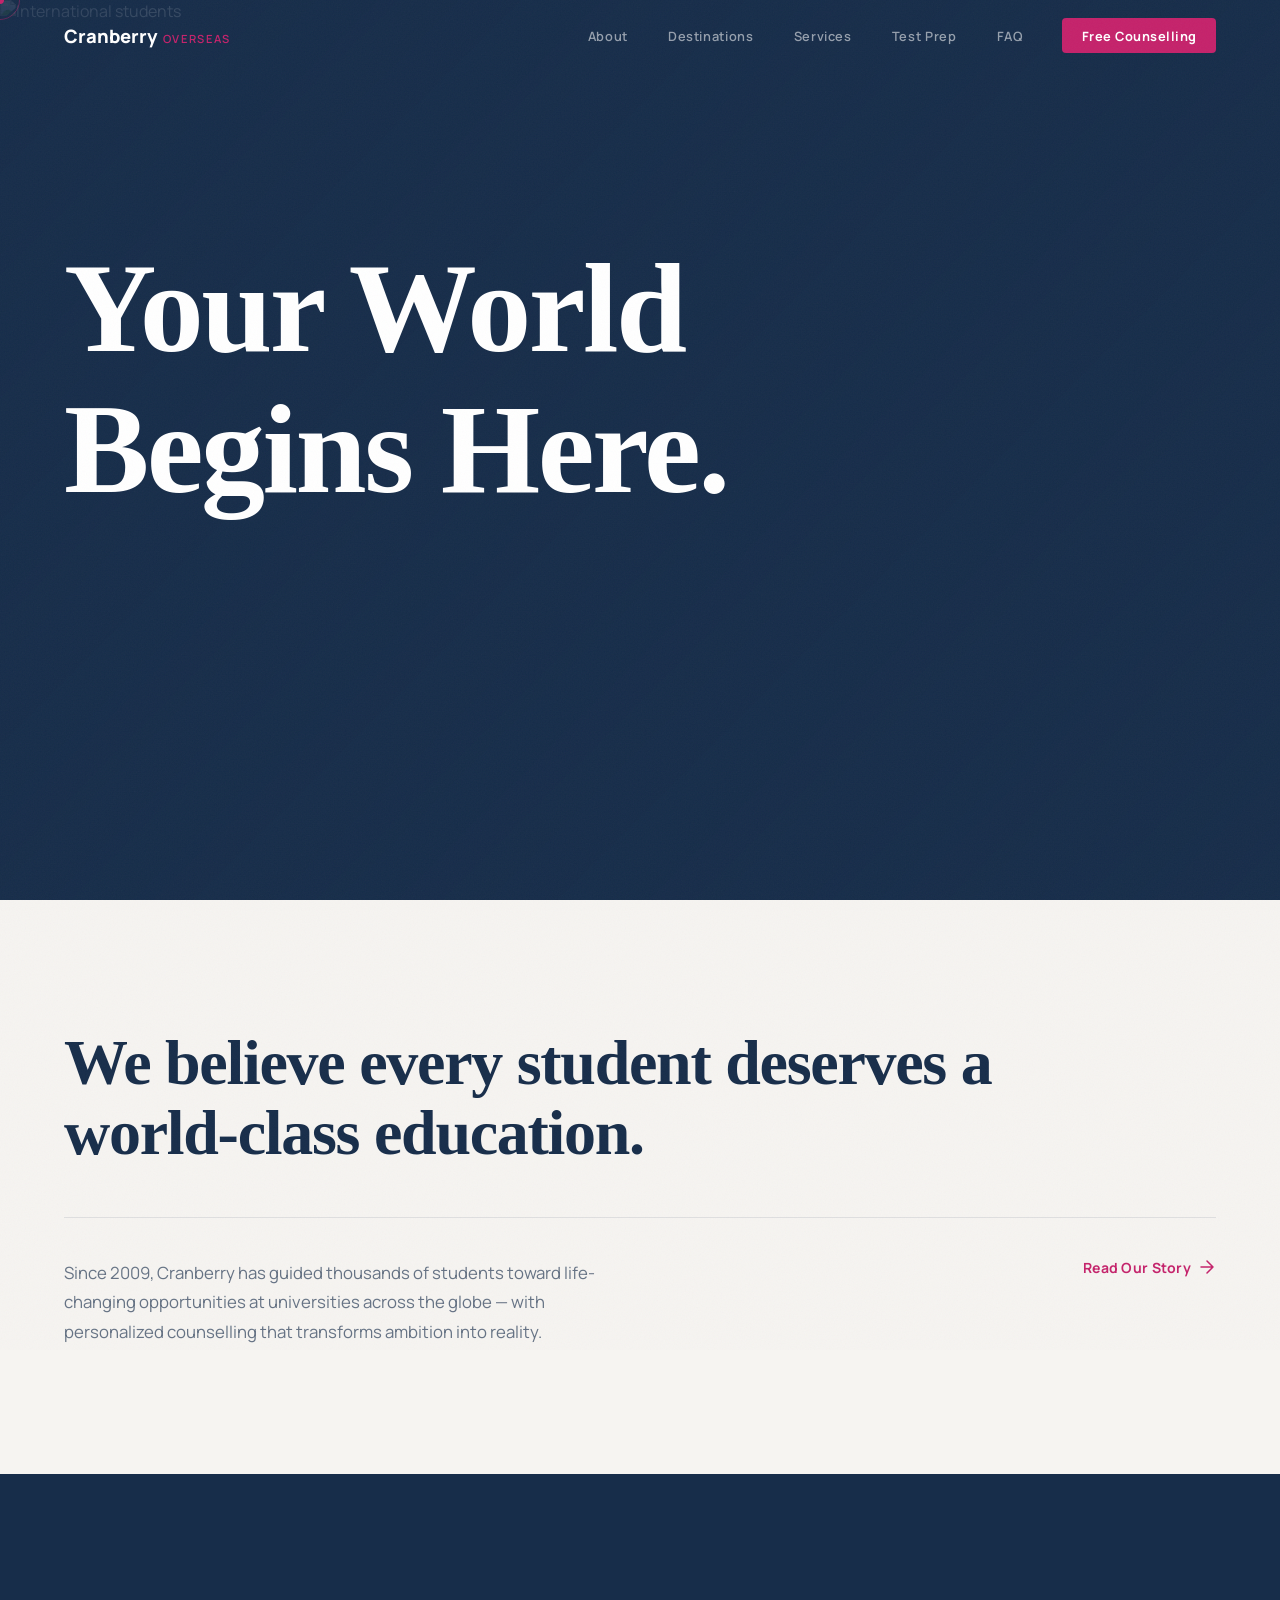
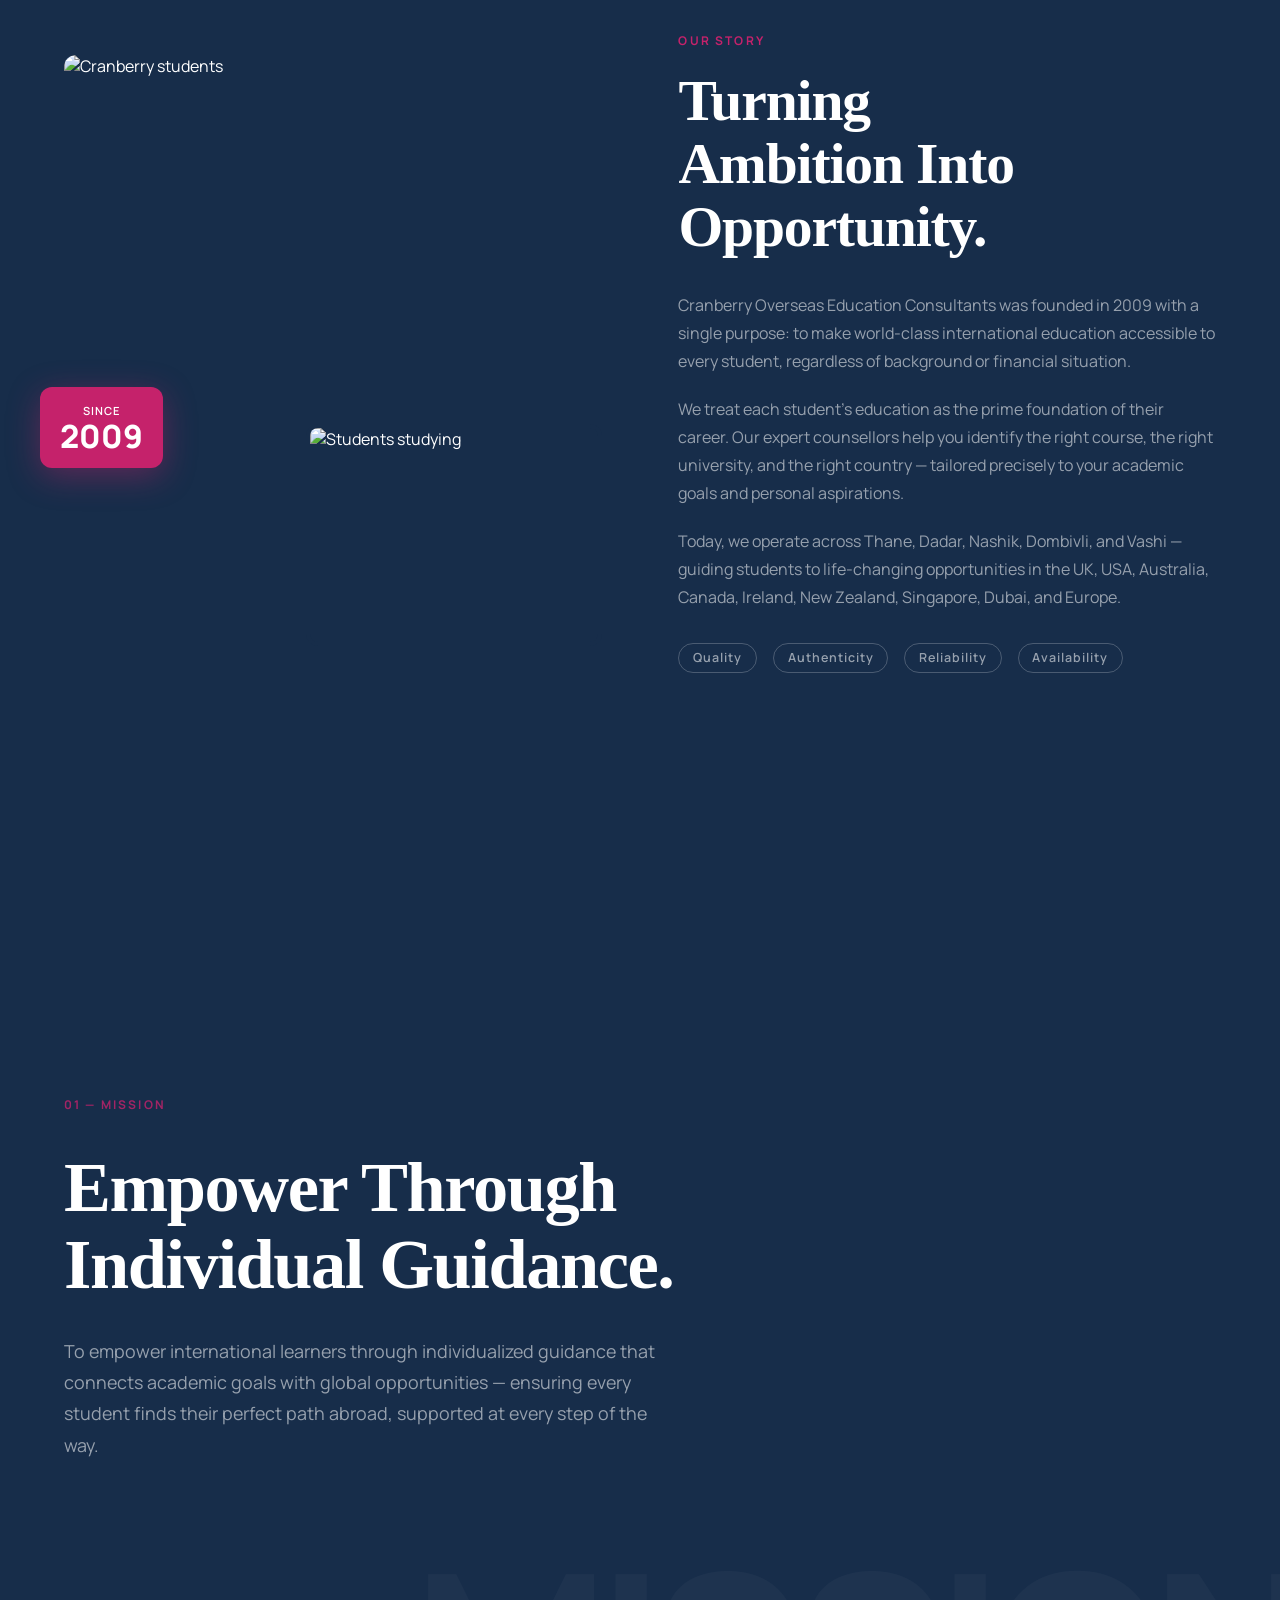
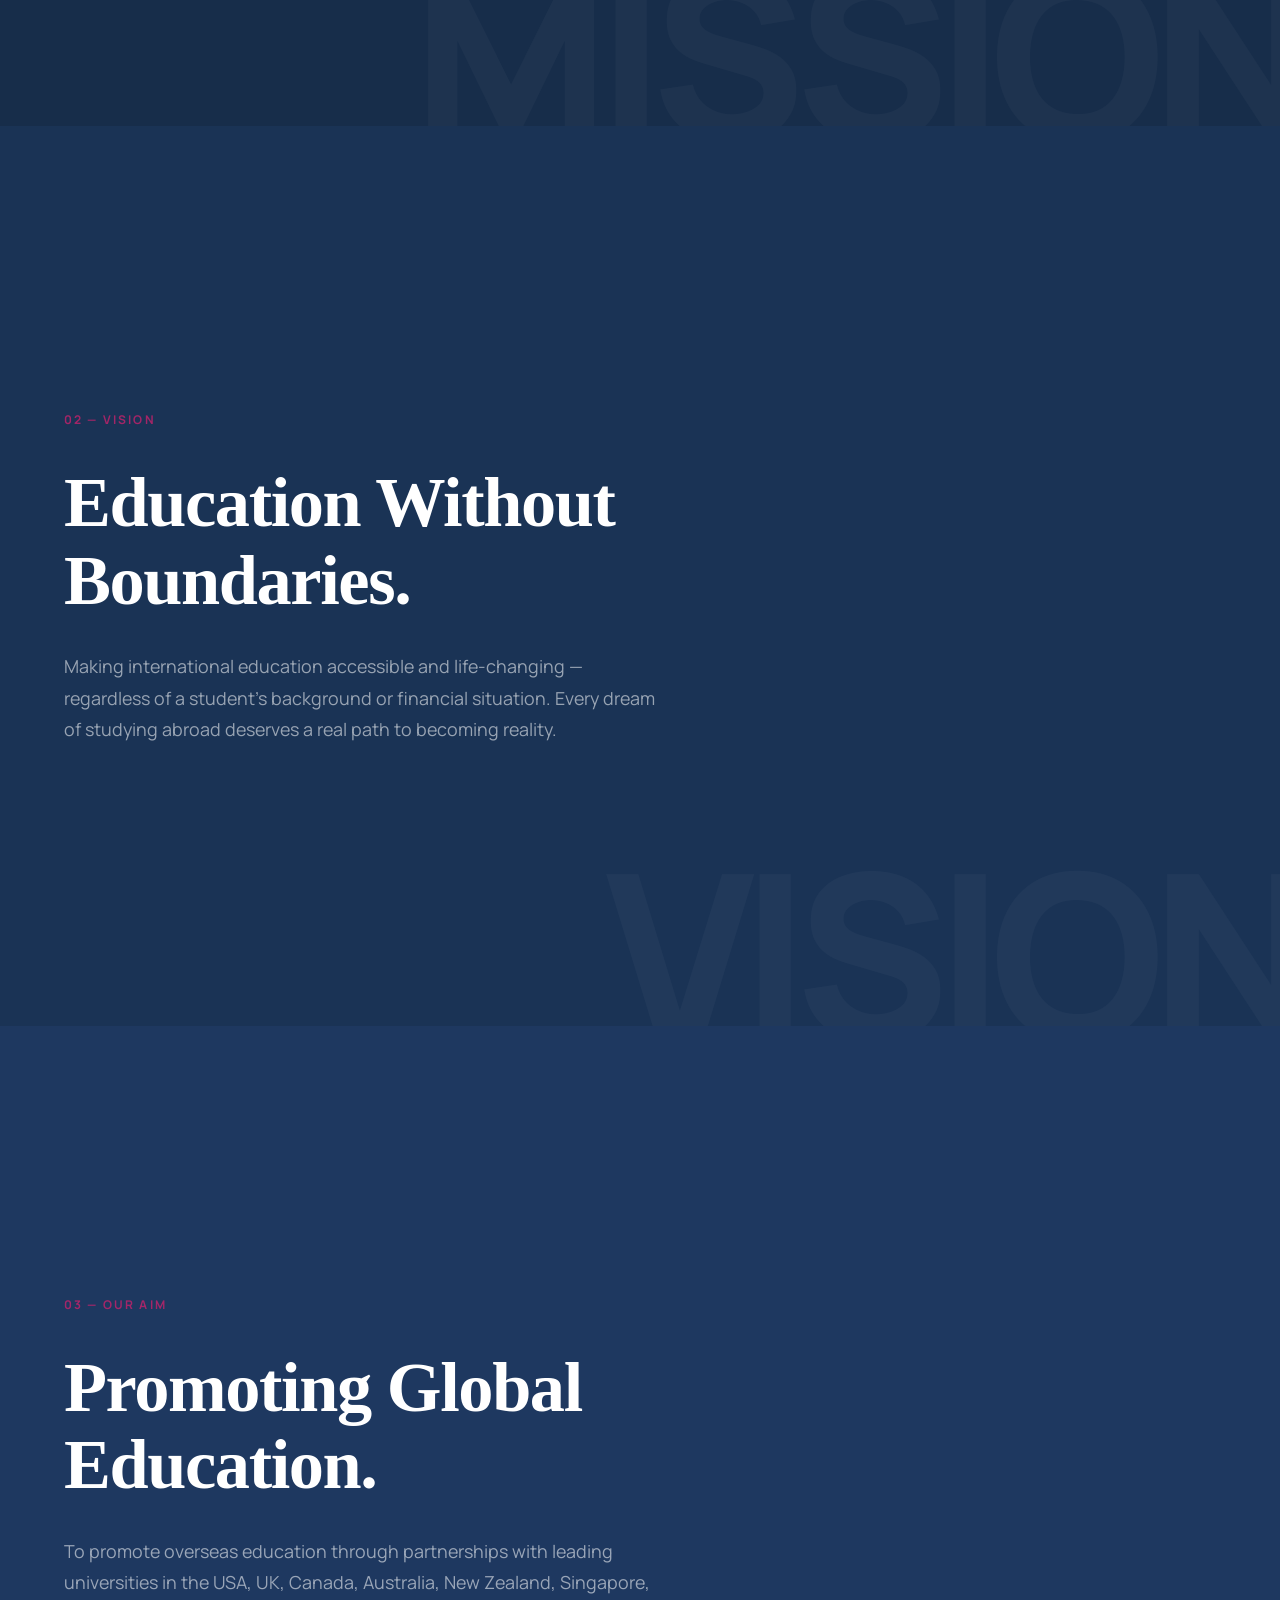
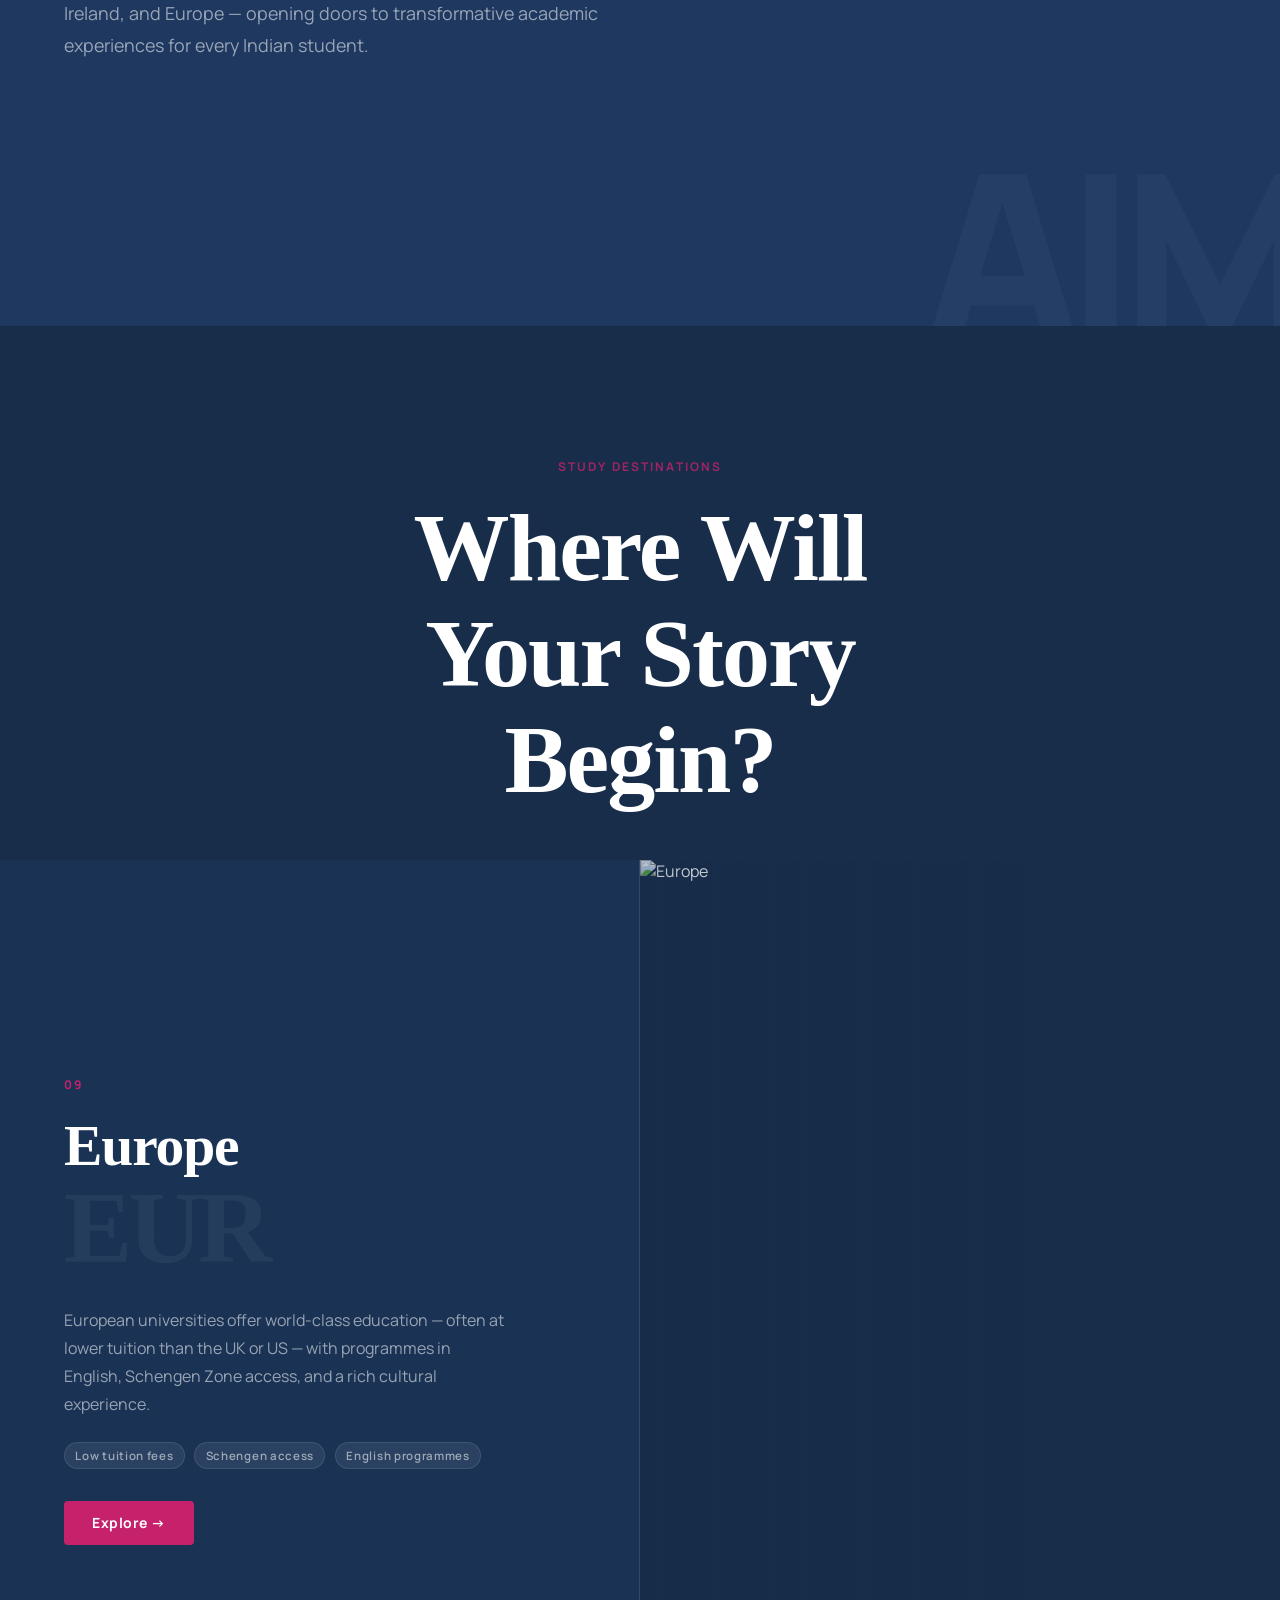
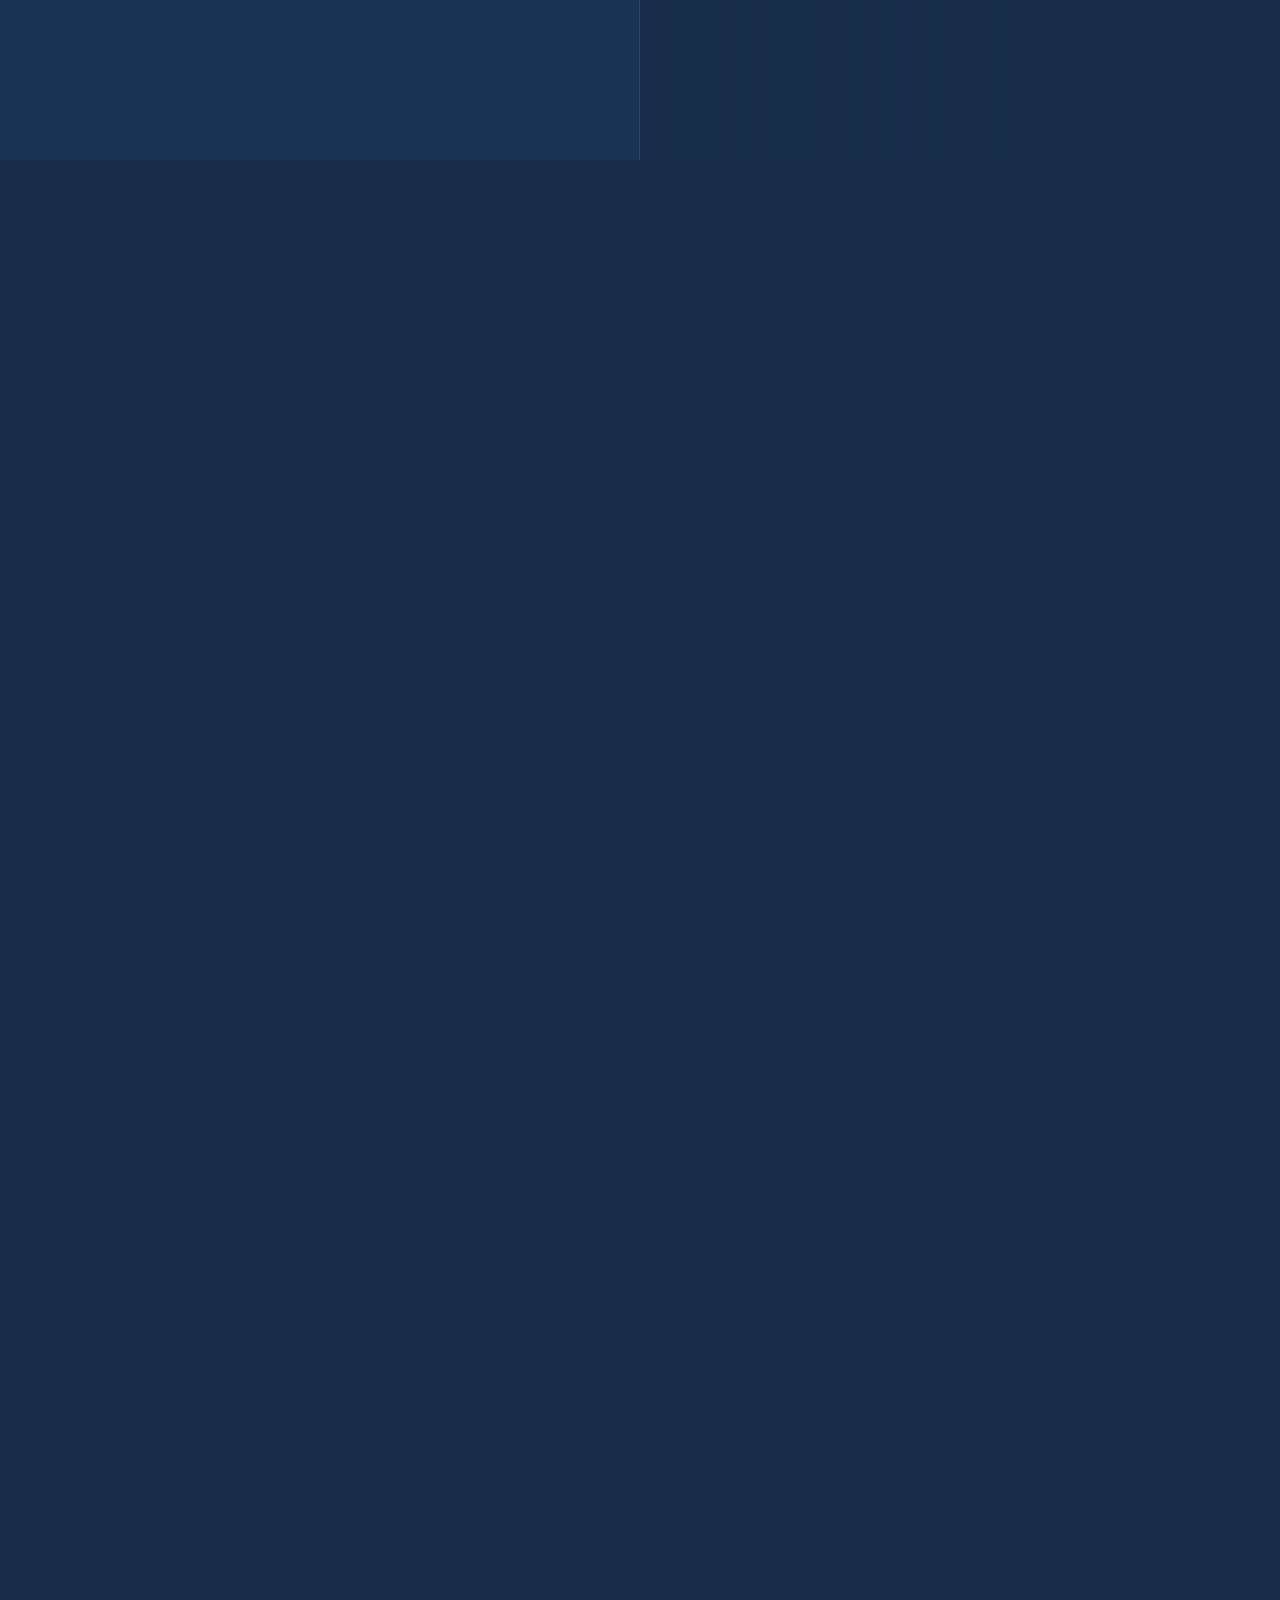
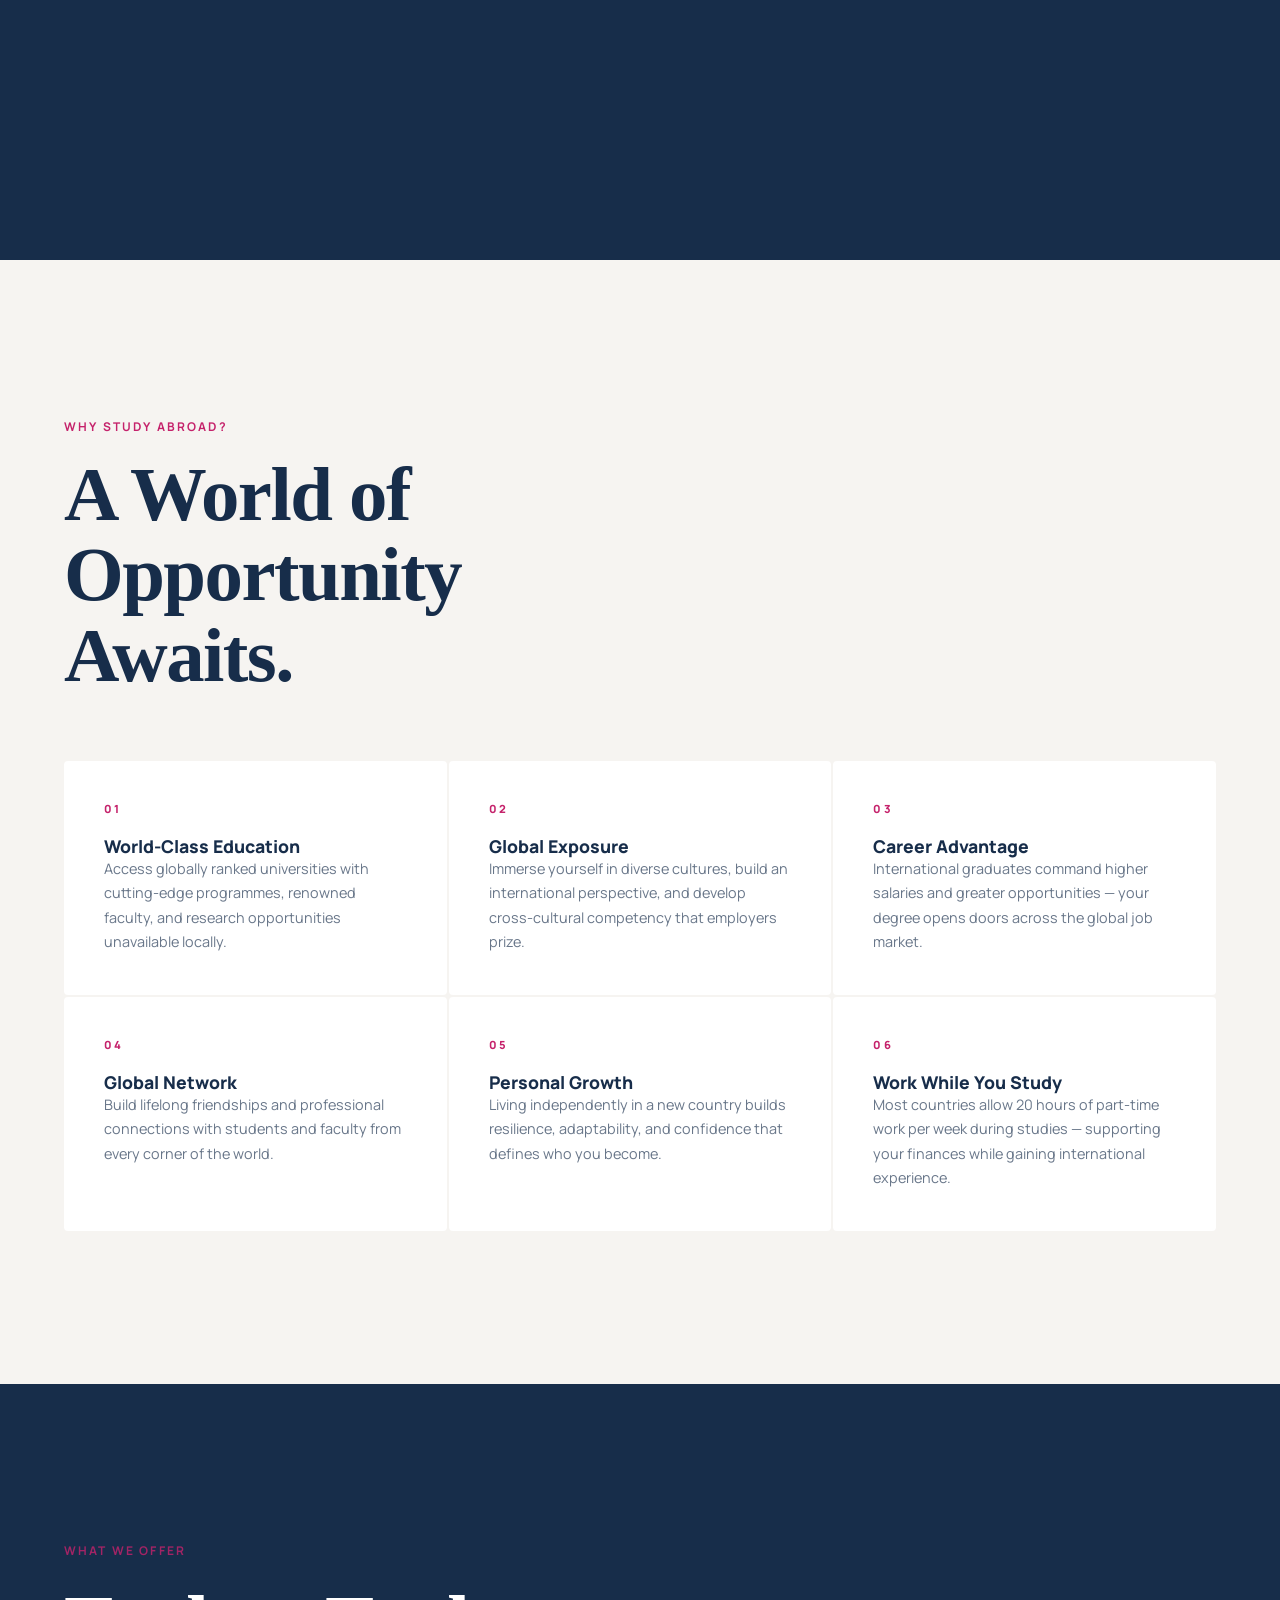
==== index.html @ f76483e5 "initial cranberry overseas" ====
<!DOCTYPE html>
<html lang="en">
<head>
  <meta charset="UTF-8">
  <meta name="viewport" content="width=device-width, initial-scale=1.0">
  <title>Cranberry Overseas — Your World Begins Here</title>
  <meta name="description" content="Expert guidance for international education since 2009. UK, USA, Australia, Canada, Ireland and more. 99.4% visa success rate.">
  <link rel="preconnect" href="https://fonts.googleapis.com">
  <link rel="preconnect" href="https://fonts.gstatic.com" crossorigin>
  <link href="https://fonts.googleapis.com/css2?family=Cormorant+Garant:wght@400;600;700&family=Manrope:wght@300;400;500;600;700;800;900&display=swap" rel="stylesheet">
  <link rel="stylesheet" href="styles.css">
</head>
<body class="is-loading">

  <!-- GRAIN OVERLAY -->
  <div class="grain" aria-hidden="true"></div>

  <!-- CURSOR -->
  <div class="cursor" id="cursor" aria-hidden="true">
    <div class="cursor__dot"></div>
    <div class="cursor__ring"></div>
  </div>

  <!-- LOADER -->
  <div class="loader" id="loader" aria-hidden="true">
    <div class="loader__content">
      <div class="loader__logo">
        <span>CRANBERRY</span>
        <em>OVERSEAS</em>
      </div>
      <div class="loader__track">
        <div class="loader__fill" id="loaderFill"></div>
      </div>
    </div>
  </div>

  <!-- NAV -->
  <nav class="nav" id="nav">
    <a href="#" class="nav__logo">
      <span class="nav__logo-name">Cranberry</span>
      <span class="nav__logo-tag">Overseas</span>
    </a>
    <div class="nav__links">
      <a href="#about"        class="nav__link">About</a>
      <a href="#destinations" class="nav__link">Destinations</a>
      <a href="#services"     class="nav__link">Services</a>
      <a href="#test-prep"    class="nav__link">Test Prep</a>
      <a href="#faq"          class="nav__link">FAQ</a>
    </div>
    <a href="#contact" class="nav__cta">Free Counselling</a>
    <button class="nav__burger" id="navBurger" aria-label="Toggle menu" aria-expanded="false">
      <span></span><span></span>
    </button>
  </nav>

  <!-- MOBILE MENU -->
  <div class="m-menu" id="mMenu" aria-hidden="true">
    <a href="#about"        class="m-menu__link">About</a>
    <a href="#destinations" class="m-menu__link">Destinations</a>
    <a href="#services"     class="m-menu__link">Services</a>
    <a href="#test-prep"    class="m-menu__link">Test Prep</a>
    <a href="#why-cranberry"class="m-menu__link">Why Cranberry</a>
    <a href="#faq"          class="m-menu__link">FAQ</a>
    <a href="#contact"      class="m-menu__link">Contact</a>
    <a href="#contact"      class="m-menu__cta">Get Free Counselling →</a>
  </div>

  <!-- ╔═══════════════════════════════════════╗
       ║  01  HERO                             ║
       ╚═══════════════════════════════════════╝ -->
  <section class="hero" id="hero">
    <div class="hero__bg" id="heroBg">
      <img src="https://images.unsplash.com/photo-1541339907198-e08756dedf3f?auto=format&fit=crop&w=1920&q=80"
           alt="International students" class="hero__bg-img" id="heroBgImg" fetchpriority="high">
      <div class="hero__bg-veil"></div>
    </div>

    <div class="hero__body">
      <p class="hero__eyebrow" id="heroEyebrow">Cranberry Overseas · Est. 2009</p>
      <h1 class="hero__h">
        <span class="ln" id="heroL1"><span>Your World</span></span>
        <span class="ln" id="heroL2"><span>Begins Here.</span></span>
      </h1>
      <p class="hero__sub" id="heroSub">
        Expert guidance for international education<br>across 15+ countries — since 2009.
      </p>
      <div class="hero__btns" id="heroBtns">
        <a href="#contact" class="btn btn--brand">Get Free Counselling</a>
        <a href="#about"   class="btn btn--outline">Our Story →</a>
      </div>
    </div>

    <div class="hero__foot" id="heroFoot">
      <div class="hero__kpis">
        <div class="hero__kpi">
          <strong>99.4%</strong>
          <span>Visa Success</span>
        </div>
        <div class="hero__kpi-sep"></div>
        <div class="hero__kpi">
          <strong>15+</strong>
          <span>Countries</span>
        </div>
        <div class="hero__kpi-sep"></div>
        <div class="hero__kpi">
          <strong>2009</strong>
          <span>Established</span>
        </div>
      </div>
      <div class="hero__scroll-hint" aria-hidden="true">
        <span>Scroll</span>
        <div class="hero__scroll-line"><div class="hero__scroll-dot"></div></div>
      </div>
    </div>
  </section>

  <!-- ╔═══════════════════════════════════════╗
       ║  02  STATEMENT                        ║
       ╚═══════════════════════════════════════╝ -->
  <section class="statement" id="statement">
    <div class="container">
      <p class="statement__big" id="statBig">
        We believe every student deserves a world-class education.
      </p>
      <div class="statement__rule"></div>
      <div class="statement__row">
        <p class="statement__para">
          Since 2009, Cranberry has guided thousands of students toward life-changing
          opportunities at universities across the globe — with personalized counselling
          that transforms ambition into reality.
        </p>
        <a href="#about" class="arr-link">
          <span>Read Our Story</span>
          <svg width="18" height="18" viewBox="0 0 18 18" fill="none">
            <path d="M3 9h12M9 3l6 6-6 6" stroke="currentColor" stroke-width="1.5" stroke-linecap="round" stroke-linejoin="round"/>
          </svg>
        </a>
      </div>
    </div>
  </section>

  <!-- ╔═══════════════════════════════════════╗
       ║  03  ABOUT / STORY                    ║
       ╚═══════════════════════════════════════╝ -->
  <section class="about" id="about">
    <div class="about__grid container">

      <div class="about__visuals">
        <div class="about__img-main clip-reveal">
          <img src="https://images.unsplash.com/photo-1529156069898-49953e39b3ac?auto=format&fit=crop&w=900&q=80"
               alt="Cranberry students" loading="lazy">
        </div>
        <div class="about__img-sm clip-reveal">
          <img src="https://images.unsplash.com/photo-1522202176988-66273c2fd55f?auto=format&fit=crop&w=500&q=80"
               alt="Students studying" loading="lazy">
        </div>
        <div class="about__year-badge">
          <span>Since</span>
          <strong>2009</strong>
        </div>
      </div>

      <div class="about__copy">
        <span class="eyebrow">Our Story</span>
        <h2 class="about__h">
          <span class="ln"><span>Turning</span></span>
          <span class="ln"><span>Ambition Into</span></span>
          <span class="ln"><span>Opportunity.</span></span>
        </h2>
        <p class="about__p">
          Cranberry Overseas Education Consultants was founded in 2009 with a single purpose:
          to make world-class international education accessible to every student, regardless
          of background or financial situation.
        </p>
        <p class="about__p">
          We treat each student's education as the prime foundation of their career.
          Our expert counsellors help you identify the right course, the right university,
          and the right country — tailored precisely to your academic goals and personal aspirations.
        </p>
        <p class="about__p">
          Today, we operate across Thane, Dadar, Nashik, Dombivli, and Vashi — guiding students
          to life-changing opportunities in the UK, USA, Australia, Canada, Ireland,
          New Zealand, Singapore, Dubai, and Europe.
        </p>
        <div class="about__values">
          <span>Quality</span>
          <span>Authenticity</span>
          <span>Reliability</span>
          <span>Availability</span>
        </div>
      </div>

    </div>
  </section>

  <!-- ╔═══════════════════════════════════════╗
       ║  04  MISSION / VISION / AIM           ║
       ╚═══════════════════════════════════════╝ -->
  <section class="mvv" id="mission">
    <div class="mvv__panel" data-mvv="mission">
      <div class="container">
        <span class="eyebrow light">01 — Mission</span>
        <h2 class="mvv__h">
          <span class="ln"><span>Empower Through</span></span>
          <span class="ln"><span>Individual Guidance.</span></span>
        </h2>
        <p class="mvv__p">
          To empower international learners through individualized guidance that connects
          academic goals with global opportunities — ensuring every student finds
          their perfect path abroad, supported at every step of the way.
        </p>
      </div>
    </div>

    <div class="mvv__panel" data-mvv="vision">
      <div class="container">
        <span class="eyebrow light">02 — Vision</span>
        <h2 class="mvv__h">
          <span class="ln"><span>Education Without</span></span>
          <span class="ln"><span>Boundaries.</span></span>
        </h2>
        <p class="mvv__p">
          Making international education accessible and life-changing — regardless of a
          student's background or financial situation. Every dream of studying abroad
          deserves a real path to becoming reality.
        </p>
      </div>
    </div>

    <div class="mvv__panel" data-mvv="aim">
      <div class="container">
        <span class="eyebrow light">03 — Our Aim</span>
        <h2 class="mvv__h">
          <span class="ln"><span>Promoting Global</span></span>
          <span class="ln"><span>Education.</span></span>
        </h2>
        <p class="mvv__p">
          To promote overseas education through partnerships with leading universities in
          the USA, UK, Canada, Australia, New Zealand, Singapore, Ireland, and Europe —
          opening doors to transformative academic experiences for every Indian student.
        </p>
      </div>
    </div>
  </section>

  <!-- ╔═══════════════════════════════════════╗
       ║  05  DESTINATIONS                     ║
       ╚═══════════════════════════════════════╝ -->
  <section class="dest" id="destinations">
    <div class="dest__header container">
      <span class="eyebrow light">Study Destinations</span>
      <h2 class="dest__hed">
        <span class="ln"><span>Where Will</span></span>
        <span class="ln"><span>Your Story</span></span>
        <span class="ln"><span>Begin?</span></span>
      </h2>
    </div>

    <!-- Desktop: sticky split panel -->
    <div class="dest__showcase" id="destShowcase">
      <div class="dest__sticky" id="destSticky">

        <!-- LEFT: text panel -->
        <div class="dest__panel-left" id="destLeft">
          <div class="dest__count" id="destCount">01</div>
          <div class="dest__name"  id="destName">United Kingdom</div>
          <div class="dest__abbr"  id="destAbbr">UK</div>
          <p class="dest__desc"    id="destDesc">
            Home to some of the world's most prestigious universities, the UK offers
            world-class education and a post-study work visa — in as little as one year.
          </p>
          <div class="dest__tags"  id="destTags">
            <span>1-yr Masters</span>
            <span>Post-Study Work Visa</span>
            <span>Top 4 globally</span>
          </div>
          <a href="#contact" class="dest__cta btn btn--brand">Explore →</a>
        </div>

        <!-- RIGHT: image panel -->
        <div class="dest__panel-right" id="destImages">
          <!-- images injected by JS -->
        </div>

      </div>
      <div class="dest__triggers" id="destTriggers">
        <!-- trigger spacers injected by JS -->
      </div>
    </div>

    <!-- Mobile: card list -->
    <div class="dest__mobile" id="destMobile"></div>
  </section>

  <!-- ╔═══════════════════════════════════════╗
       ║  06  WHY STUDY ABROAD                 ║
       ╚═══════════════════════════════════════╝ -->
  <section class="abroad" id="why-abroad">
    <div class="abroad__header container">
      <span class="eyebrow">Why Study Abroad?</span>
      <h2 class="abroad__hed">
        <span class="ln"><span>A World of</span></span>
        <span class="ln"><span>Opportunity</span></span>
        <span class="ln"><span>Awaits.</span></span>
      </h2>
    </div>
    <div class="abroad__items container">
      <div class="abroad__item fade-up">
        <div class="abroad__item-num">01</div>
        <div class="abroad__item-body">
          <h3>World-Class Education</h3>
          <p>Access globally ranked universities with cutting-edge programmes, renowned faculty, and research opportunities unavailable locally.</p>
        </div>
      </div>
      <div class="abroad__item fade-up">
        <div class="abroad__item-num">02</div>
        <div class="abroad__item-body">
          <h3>Global Exposure</h3>
          <p>Immerse yourself in diverse cultures, build an international perspective, and develop cross-cultural competency that employers prize.</p>
        </div>
      </div>
      <div class="abroad__item fade-up">
        <div class="abroad__item-num">03</div>
        <div class="abroad__item-body">
          <h3>Career Advantage</h3>
          <p>International graduates command higher salaries and greater opportunities — your degree opens doors across the global job market.</p>
        </div>
      </div>
      <div class="abroad__item fade-up">
        <div class="abroad__item-num">04</div>
        <div class="abroad__item-body">
          <h3>Global Network</h3>
          <p>Build lifelong friendships and professional connections with students and faculty from every corner of the world.</p>
        </div>
      </div>
      <div class="abroad__item fade-up">
        <div class="abroad__item-num">05</div>
        <div class="abroad__item-body">
          <h3>Personal Growth</h3>
          <p>Living independently in a new country builds resilience, adaptability, and confidence that defines who you become.</p>
        </div>
      </div>
      <div class="abroad__item fade-up">
        <div class="abroad__item-num">06</div>
        <div class="abroad__item-body">
          <h3>Work While You Study</h3>
          <p>Most countries allow 20 hours of part-time work per week during studies — supporting your finances while gaining international experience.</p>
        </div>
      </div>
    </div>
  </section>

  <!-- ╔═══════════════════════════════════════╗
       ║  07  SERVICES                         ║
       ╚═══════════════════════════════════════╝ -->
  <section class="services" id="services">
    <div class="services__header container">
      <span class="eyebrow light">What We Offer</span>
      <h2 class="services__hed">
        <span class="ln"><span>End-to-End</span></span>
        <span class="ln"><span>Support.</span></span>
      </h2>
    </div>
    <div class="services__list container" id="servicesList">

      <div class="svc fade-svc">
        <div class="svc__num">01</div>
        <div class="svc__body">
          <h3 class="svc__title">Expert Career Counselling</h3>
          <p class="svc__desc">Our experienced counsellors make your journey rewarding — covering undergraduate, postgraduate, and specialized programmes aligned with your career vision.</p>
        </div>
        <div class="svc__visual">
          <img src="https://images.unsplash.com/photo-1434030216411-0b793f4b4173?auto=format&fit=crop&w=600&q=80" alt="Career counselling" loading="lazy">
        </div>
      </div>

      <div class="svc fade-svc">
        <div class="svc__num">02</div>
        <div class="svc__body">
          <h3 class="svc__title">University & Course Selection</h3>
          <p class="svc__desc">Tailored university recommendations based on your field of interest, preferred country, academic profile, and budget — the perfect match, every time.</p>
        </div>
        <div class="svc__visual">
          <img src="https://images.unsplash.com/photo-1580582932707-520afc026f94?auto=format&fit=crop&w=600&q=80" alt="University selection" loading="lazy">
        </div>
      </div>

      <div class="svc fade-svc">
        <div class="svc__num">03</div>
        <div class="svc__body">
          <h3 class="svc__title">Entrance Exam Preparation</h3>
          <p class="svc__desc">Certified coaching for IELTS, TOEFL, PTE, GRE, GMAT, and SAT — rigorous preparation that delivers the scores needed to secure your target admission.</p>
        </div>
        <div class="svc__visual">
          <img src="https://images.unsplash.com/photo-1488190211105-8b0e65b80b4e?auto=format&fit=crop&w=600&q=80" alt="Exam preparation" loading="lazy">
        </div>
      </div>

      <div class="svc fade-svc">
        <div class="svc__num">04</div>
        <div class="svc__body">
          <h3 class="svc__title">Scholarship Guidance</h3>
          <p class="svc__desc">Profile-building and early application strategies that improve scholarship chances by up to 70% — maximizing financial support for your international education.</p>
        </div>
        <div class="svc__visual">
          <img src="https://images.unsplash.com/photo-1523240795612-9a054b0db644?auto=format&fit=crop&w=600&q=80" alt="Scholarship" loading="lazy">
        </div>
      </div>

      <div class="svc fade-svc">
        <div class="svc__num">05</div>
        <div class="svc__body">
          <h3 class="svc__title">Education Loan Assistance</h3>
          <p class="svc__desc">Partnerships with global banks offering education loans at competitive interest rates and flexibility — so finances never stand between you and your dream.</p>
        </div>
        <div class="svc__visual">
          <img src="https://images.unsplash.com/photo-1554224155-8d04cb21cd6c?auto=format&fit=crop&w=600&q=80" alt="Education loan" loading="lazy">
        </div>
      </div>

      <div class="svc fade-svc">
        <div class="svc__num">06</div>
        <div class="svc__body">
          <h3 class="svc__title">Visa Assistance</h3>
          <p class="svc__desc">Our expert visa team guides you through every step with a 99.4% success rate — making the visa process simple, clear, and stress-free from start to approval.</p>
        </div>
        <div class="svc__visual">
          <img src="https://images.unsplash.com/photo-1436491865332-7a61a109cc05?auto=format&fit=crop&w=600&q=80" alt="Visa" loading="lazy">
        </div>
      </div>

      <div class="svc fade-svc">
        <div class="svc__num">07</div>
        <div class="svc__body">
          <h3 class="svc__title">Accommodation Abroad</h3>
          <p class="svc__desc">Securing the right housing — university or private — factoring cost, proximity to campus, safety, and amenities, so you arrive with everything arranged.</p>
        </div>
        <div class="svc__visual">
          <img src="https://images.unsplash.com/photo-1555854877-bab0e564b8d5?auto=format&fit=crop&w=600&q=80" alt="Accommodation" loading="lazy">
        </div>
      </div>

      <div class="svc fade-svc">
        <div class="svc__num">08</div>
        <div class="svc__body">
          <h3 class="svc__title">Pre-Departure Briefing</h3>
          <p class="svc__desc">Comprehensive checklists and destination-specific guidance ensuring you depart confident, informed, and fully prepared for your new chapter.</p>
        </div>
        <div class="svc__visual">
          <img src="https://images.unsplash.com/photo-1501555088652-021faa106b9b?auto=format&fit=crop&w=600&q=80" alt="Pre-departure" loading="lazy">
        </div>
      </div>

      <div class="svc fade-svc">
        <div class="svc__num">09</div>
        <div class="svc__body">
          <h3 class="svc__title">Post-Landing Services</h3>
          <p class="svc__desc">Ongoing support beyond arrival — guiding you through academic life, part-time work, and career planning throughout your entire international journey.</p>
        </div>
        <div class="svc__visual">
          <img src="https://images.unsplash.com/photo-1507003211169-0a1dd7228f2d?auto=format&fit=crop&w=600&q=80" alt="Post-landing" loading="lazy">
        </div>
      </div>

    </div>
  </section>

  <!-- ╔═══════════════════════════════════════╗
       ║  08  TEST PREPARATION                 ║
       ╚═══════════════════════════════════════╝ -->
  <section class="testprep" id="test-prep">
    <div class="container">
      <div class="testprep__header">
        <span class="eyebrow">Exam Coaching</span>
        <h2 class="testprep__hed">
          <span class="ln"><span>Test</span></span>
          <span class="ln"><span>Preparation.</span></span>
        </h2>
        <p class="testprep__sub">Certified coaching for every major examination — the scores that open the doors you want.</p>
      </div>
      <div class="testprep__grid">
        <div class="testcard fade-up" data-exam="IELTS">
          <div class="testcard__abbr">IELTS</div>
          <div class="testcard__full">International English Language Testing System</div>
          <p class="testcard__desc">Required by most UK, Australia, Canada, and New Zealand universities. Structured coaching for consistent band improvement.</p>
          <div class="testcard__score"><span>Min. Score</span><strong>6.0 – 6.5 / 9</strong></div>
        </div>
        <div class="testcard fade-up" data-exam="TOEFL">
          <div class="testcard__abbr">TOEFL</div>
          <div class="testcard__full">Test of English as a Foreign Language</div>
          <p class="testcard__desc">Widely accepted across USA and European universities. Targeted preparation across all four skill areas.</p>
          <div class="testcard__score"><span>Min. Score</span><strong>80 / 120</strong></div>
        </div>
        <div class="testcard fade-up" data-exam="GRE">
          <div class="testcard__abbr">GRE</div>
          <div class="testcard__full">Graduate Record Examinations</div>
          <p class="testcard__desc">Essential for postgraduate admissions in the USA and globally. Verbal, Quantitative, and Analytical Writing sections covered.</p>
          <div class="testcard__score"><span>Required for</span><strong>Masters / PhD</strong></div>
        </div>
        <div class="testcard fade-up" data-exam="GMAT">
          <div class="testcard__abbr">GMAT</div>
          <div class="testcard__full">Graduate Management Admission Test</div>
          <p class="testcard__desc">The gateway to top business schools and MBA programmes worldwide. Strategic preparation for maximum score impact.</p>
          <div class="testcard__score"><span>Required for</span><strong>MBA Programs</strong></div>
        </div>
        <div class="testcard fade-up" data-exam="SAT">
          <div class="testcard__abbr">SAT</div>
          <div class="testcard__full">Scholastic Assessment Test</div>
          <p class="testcard__desc">Required for undergraduate admissions at US universities and other global institutions. Complete coaching across all sections.</p>
          <div class="testcard__score"><span>Required for</span><strong>Undergraduate</strong></div>
        </div>
      </div>
    </div>
  </section>

  <!-- ╔═══════════════════════════════════════╗
       ║  09  THE CRANBERRY JOURNEY            ║
       ╚═══════════════════════════════════════╝ -->
  <section class="journey" id="journey">
    <div class="journey__header container">
      <span class="eyebrow light">Our Process</span>
      <h2 class="journey__hed">
        <span class="ln"><span>The Cranberry</span></span>
        <span class="ln"><span>Journey.</span></span>
      </h2>
      <p class="journey__sub">From your first conversation to graduation day — we are with you at every step.</p>
    </div>
    <div class="journey__steps container">
      <div class="jstep fade-up"><span class="jstep__n">01</span><div><h4>Discover</h4><p>Understand goals, aspirations, and preferences</p></div></div>
      <div class="jstep fade-up"><span class="jstep__n">02</span><div><h4>Counselling</h4><p>Personalized one-on-one guidance sessions</p></div></div>
      <div class="jstep fade-up"><span class="jstep__n">03</span><div><h4>Course Selection</h4><p>Find the perfect programme for your goals</p></div></div>
      <div class="jstep fade-up"><span class="jstep__n">04</span><div><h4>University Selection</h4><p>Match with the right institution globally</p></div></div>
      <div class="jstep fade-up"><span class="jstep__n">05</span><div><h4>Test Preparation</h4><p>Achieve the scores you need</p></div></div>
      <div class="jstep fade-up"><span class="jstep__n">06</span><div><h4>Application</h4><p>Submit strong, complete applications</p></div></div>
      <div class="jstep fade-up"><span class="jstep__n">07</span><div><h4>Scholarship &amp; Loan</h4><p>Secure financial support for your future</p></div></div>
      <div class="jstep fade-up"><span class="jstep__n">08</span><div><h4>Visa</h4><p>Navigate visa with 99.4% success rate</p></div></div>
      <div class="jstep fade-up"><span class="jstep__n">09</span><div><h4>Pre-Departure</h4><p>Prepare fully for your new life abroad</p></div></div>
      <div class="jstep fade-up"><span class="jstep__n">10</span><div><h4>Arrival</h4><p>Settle into your new environment</p></div></div>
      <div class="jstep fade-up"><span class="jstep__n">11</span><div><h4>Post-Landing Support</h4><p>Ongoing guidance throughout your journey</p></div></div>
    </div>
  </section>

  <!-- ╔═══════════════════════════════════════╗
       ║  10  IMPACT NUMBERS                   ║
       ╚═══════════════════════════════════════╝ -->
  <section class="impact" id="impact">
    <div class="impact__inner container">
      <div class="impact__left">
        <span class="eyebrow light">Our Impact</span>
        <p class="impact__intro">Numbers that reflect 15+ years of dedication to student success.</p>
      </div>
      <div class="impact__right">
        <div class="impact__stat">
          <div class="impact__val"><span class="counter" data-target="994" data-dec="1" data-sfx="%">0%</span></div>
          <div class="impact__lbl">Visa Success Rate</div>
        </div>
        <div class="impact__stat">
          <div class="impact__val"><span class="counter" data-target="15" data-sfx="+">0</span></div>
          <div class="impact__lbl">Countries</div>
        </div>
        <div class="impact__stat">
          <div class="impact__val"><span class="counter" data-target="5" data-sfx="">0</span></div>
          <div class="impact__lbl">Branch Offices</div>
        </div>
        <div class="impact__stat">
          <div class="impact__val"><span class="counter" data-target="15" data-sfx="+">0</span></div>
          <div class="impact__lbl">Years Experience</div>
        </div>
      </div>
    </div>
  </section>

  <!-- ╔═══════════════════════════════════════╗
       ║  11  UNIVERSITY ADMITS                ║
       ╚═══════════════════════════════════════╝ -->
  <section class="univs" id="universities">
    <div class="univs__header container">
      <span class="eyebrow">Where Our Students Go</span>
      <h2 class="univs__hed">
        <span class="ln"><span>Admitted to</span></span>
        <span class="ln"><span>the World's Best.</span></span>
      </h2>
    </div>
    <div class="univs__track-wrap" aria-label="University admits scroll">
      <div class="univs__track" id="univ1"></div>
    </div>
    <div class="univs__track-wrap univs__track-wrap--rev" aria-label="University admits scroll">
      <div class="univs__track univs__track--rev" id="univ2"></div>
    </div>
    <p class="univs__note container">And 50+ more universities across 9 countries.</p>
  </section>

  <!-- ╔═══════════════════════════════════════╗
       ║  12  WHY CRANBERRY                    ║
       ╚═══════════════════════════════════════╝ -->
  <section class="why" id="why-cranberry">
    <div class="why__inner container">

      <div class="why__left">
        <span class="eyebrow light">Why Choose Us</span>
        <h2 class="why__hed">
          <span class="ln"><span>More Than</span></span>
          <span class="ln"><span>a Consultancy.</span></span>
        </h2>
        <p class="why__desc">
          We are your partners in one of the most important decisions of your life —
          chosen by thousands of students for our honesty, expertise, and unwavering
          commitment to your success.
        </p>
        <div class="why__photo clip-reveal">
          <img src="https://images.unsplash.com/photo-1517486808906-6ca8b3f04846?auto=format&fit=crop&w=700&q=80"
               alt="Cranberry team" loading="lazy">
        </div>
      </div>

      <div class="why__reasons">
        <div class="reason fade-right">
          <span class="reason__n">01</span>
          <div><h4>Honest, Transparent Service</h4><p>No hidden costs. Genuine educational counselling with complete transparency at every step.</p></div>
        </div>
        <div class="reason fade-right">
          <span class="reason__n">02</span>
          <div><h4>Staff Who've Lived It</h4><p>Our team members have personally studied and lived abroad — giving them authentic empathy and real-world insight.</p></div>
        </div>
        <div class="reason fade-right">
          <span class="reason__n">03</span>
          <div><h4>Truly Personalized Attention</h4><p>Your goals, your timeline, your budget — our counselling is tailored to you individually, never a template.</p></div>
        </div>
        <div class="reason fade-right">
          <span class="reason__n">04</span>
          <div><h4>Top Global University Network</h4><p>Partnerships with globally ranked institutions across 9 countries, ensuring access to the best academic environments.</p></div>
        </div>
        <div class="reason fade-right">
          <span class="reason__n">05</span>
          <div><h4>70% Improved Scholarship Chances</h4><p>Profile-building and early application strategies that dramatically increase your chances of funding.</p></div>
        </div>
        <div class="reason fade-right">
          <span class="reason__n">06</span>
          <div><h4>Part-Time Work Guidance</h4><p>Practical support securing employment abroad — financial independence while gaining international experience.</p></div>
        </div>
      </div>

    </div>
  </section>

  <!-- ╔═══════════════════════════════════════╗
       ║  13  TESTIMONIALS                     ║
       ╚═══════════════════════════════════════╝ -->
  <section class="testi" id="testimonials">
    <div class="testi__header container">
      <span class="eyebrow">Student Stories</span>
      <h2 class="testi__hed">
        <span class="ln"><span>Lives Changed,</span></span>
        <span class="ln"><span>Worlds Opened.</span></span>
      </h2>
    </div>
    <div class="testi__stage" id="testiStage">
      <div class="testi__track" id="testiTrack"></div>
    </div>
    <div class="testi__nav container">
      <button class="testi__arr" id="testiPrev" aria-label="Previous">
        <svg viewBox="0 0 24 24" fill="none" stroke="currentColor" stroke-width="2" stroke-linecap="round"><polyline points="15 18 9 12 15 6"/></svg>
      </button>
      <div class="testi__dots" id="testiDots"></div>
      <button class="testi__arr" id="testiNext" aria-label="Next">
        <svg viewBox="0 0 24 24" fill="none" stroke="currentColor" stroke-width="2" stroke-linecap="round"><polyline points="9 18 15 12 9 6"/></svg>
      </button>
    </div>
  </section>

  <!-- ╔═══════════════════════════════════════╗
       ║  14  CORE TEAM                        ║
       ╚═══════════════════════════════════════╝ -->
  <!-- NOTE: Replace team member data below with actual details from
       https://www.cranberryoverseas.com (About → Core Team section). -->
  <section class="team" id="team">
    <div class="team__header container">
      <span class="eyebrow light">The People Behind Cranberry</span>
      <h2 class="team__hed">
        <span class="ln"><span>Our Core</span></span>
        <span class="ln"><span>Team.</span></span>
      </h2>
    </div>
    <div class="team__grid container" id="teamGrid">
      <!-- Team member cards — replace with real data from Cranberry Core Team page -->
      <div class="tmember fade-up">
        <div class="tmember__photo">
          <img src="https://images.unsplash.com/photo-1472099645785-5658abf4ff4e?auto=format&fit=crop&w=400&q=80" alt="Team member" loading="lazy">
        </div>
        <div class="tmember__info">
          <h4 class="tmember__name"><!-- Team Member Name --></h4>
          <p class="tmember__role">Director &amp; Founder</p>
          <p class="tmember__bio"><!-- Short bio from Cranberry website --></p>
        </div>
      </div>
      <div class="tmember fade-up">
        <div class="tmember__photo">
          <img src="https://images.unsplash.com/photo-1580489944761-15a19d654956?auto=format&fit=crop&w=400&q=80" alt="Team member" loading="lazy">
        </div>
        <div class="tmember__info">
          <h4 class="tmember__name"><!-- Team Member Name --></h4>
          <p class="tmember__role">Senior Counsellor</p>
          <p class="tmember__bio"><!-- Short bio from Cranberry website --></p>
        </div>
      </div>
      <div class="tmember fade-up">
        <div class="tmember__photo">
          <img src="https://images.unsplash.com/photo-1507003211169-0a1dd7228f2d?auto=format&fit=crop&w=400&q=80" alt="Team member" loading="lazy">
        </div>
        <div class="tmember__info">
          <h4 class="tmember__name"><!-- Team Member Name --></h4>
          <p class="tmember__role">Visa Specialist</p>
          <p class="tmember__bio"><!-- Short bio from Cranberry website --></p>
        </div>
      </div>
      <div class="tmember fade-up">
        <div class="tmember__photo">
          <img src="https://images.unsplash.com/photo-1524504388940-b1c1722653e1?auto=format&fit=crop&w=400&q=80" alt="Team member" loading="lazy">
        </div>
        <div class="tmember__info">
          <h4 class="tmember__name"><!-- Team Member Name --></h4>
          <p class="tmember__role">Test Prep Lead</p>
          <p class="tmember__bio"><!-- Short bio from Cranberry website --></p>
        </div>
      </div>
    </div>
  </section>

  <!-- ╔═══════════════════════════════════════╗
       ║  15  FAQ                              ║
       ╚═══════════════════════════════════════╝ -->
  <section class="faq" id="faq">
    <div class="faq__inner container">
      <div class="faq__left">
        <span class="eyebrow">Questions &amp; Answers</span>
        <h2 class="faq__hed">
          <span class="ln"><span>Frequently</span></span>
          <span class="ln"><span>Asked.</span></span>
        </h2>
      </div>
      <div class="faq__list" id="faqList"></div>
    </div>
  </section>

  <!-- ╔═══════════════════════════════════════╗
       ║  16  FINAL CTA                        ║
       ╚═══════════════════════════════════════╝ -->
  <section class="cta-full" id="cta">
    <div class="cta-full__bg">
      <img src="https://images.unsplash.com/photo-1523050854058-8df90110c9f1?auto=format&fit=crop&w=1920&q=80"
           alt="Graduation" class="cta-full__img" loading="lazy">
      <div class="cta-full__veil"></div>
    </div>
    <div class="cta-full__body container">
      <span class="eyebrow">Begin Your Journey</span>
      <h2 class="cta-full__h">
        <span class="ln"><span>Your Global</span></span>
        <span class="ln"><span>Journey Starts</span></span>
        <span class="ln"><span>Here.</span></span>
      </h2>
      <p class="cta-full__p">
        Talk to a Cranberry expert today — completely free. We'll help you discover
        the right university, country, and path for your future.
      </p>
      <a href="#contact" class="btn btn--white btn--lg">Get Free Counselling →</a>
    </div>
  </section>

  <!-- ╔═══════════════════════════════════════╗
       ║  17  CONTACT                          ║
       ╚═══════════════════════════════════════╝ -->
  <section class="contact" id="contact">
    <div class="contact__inner container">

      <div class="contact__locs">
        <div class="contact__locs-hdr">
          <span class="eyebrow">Find Us</span>
          <h2 class="contact__locs-h">
            <span class="ln"><span>Visit a Branch</span></span>
            <span class="ln"><span>Near You.</span></span>
          </h2>
        </div>
        <div class="branch-tabs" role="tablist">
          <button class="branch-tab active" data-b="thane"    role="tab" aria-selected="true">Thane</button>
          <button class="branch-tab"         data-b="dadar"    role="tab">Dadar</button>
          <button class="branch-tab"         data-b="nashik"   role="tab">Nashik</button>
          <button class="branch-tab"         data-b="dombivli" role="tab">Dombivli</button>
          <button class="branch-tab"         data-b="vashi"    role="tab">Vashi</button>
        </div>
        <div class="branch-info" id="branchInfo"></div>
      </div>

      <!-- Callback card -->
      <div class="callback">
        <div class="callback__media">
          <img src="https://images.unsplash.com/photo-1529156069898-49953e39b3ac?auto=format&fit=crop&w=900&q=80"
               alt="Cranberry students" loading="lazy">
        </div>
        <div class="callback__card">
          <span class="eyebrow">Get In Touch</span>
          <h3 class="callback__h">Request a<br>Call Back</h3>
          <form class="callback__form" id="cForm" novalidate>
            <div class="cform-row">
              <div class="cform-f">
                <select name="country" required>
                  <option value="" disabled selected>Select Country</option>
                  <option>United Kingdom</option>
                  <option>Australia</option>
                  <option>USA</option>
                  <option>Canada</option>
                  <option>Ireland</option>
                  <option>New Zealand</option>
                  <option>Singapore</option>
                  <option>Dubai &amp; UAE</option>
                  <option>Europe</option>
                </select>
              </div>
              <div class="cform-f">
                <select name="service" required>
                  <option value="" disabled selected>Select Service</option>
                  <option>Career Counselling</option>
                  <option>University Selection</option>
                  <option>Exam Preparation</option>
                  <option>Scholarship Guidance</option>
                  <option>Education Loan</option>
                  <option>Visa Assistance</option>
                  <option>Accommodation</option>
                  <option>Pre-Departure</option>
                </select>
              </div>
            </div>
            <div class="cform-row">
              <div class="cform-f">
                <input type="text" name="name" placeholder="Full Name" required>
              </div>
              <div class="cform-f">
                <input type="tel" name="phone" placeholder="Phone Number" required>
              </div>
            </div>
            <div class="cform-f">
              <input type="email" name="email" placeholder="Email Address" required>
            </div>
            <button type="submit" class="btn btn--white btn--lg form-btn">
              <span>Request Call Back</span>
              <svg width="18" height="18" viewBox="0 0 18 18" fill="none">
                <path d="M3 9h12M9 3l6 6-6 6" stroke="currentColor" stroke-width="1.5" stroke-linecap="round" stroke-linejoin="round"/>
              </svg>
            </button>
            <p class="cform-note">Free consultation · No commitment · Reply within 24 hours</p>
          </form>
          <div class="form-success" id="formOk" hidden>
            <div class="form-success__icon">✓</div>
            <h4>Message Sent!</h4>
            <p>Our counsellor will reach out within 24 hours.</p>
          </div>
        </div>
      </div>

    </div>

    <div class="contact__glbl container">
      <a href="tel:02241234444" class="cg-item">
        <span class="cg-lbl">Main Office</span>
        <span class="cg-val">022 4123 4444</span>
      </a>
      <a href="https://wa.me/919867236666" target="_blank" rel="noopener" class="cg-item">
        <span class="cg-lbl">WhatsApp</span>
        <span class="cg-val">+91 98672 36666</span>
      </a>
      <a href="mailto:enquiry@cranberryoverseas.com" class="cg-item">
        <span class="cg-lbl">Email</span>
        <span class="cg-val">enquiry@cranberryoverseas.com</span>
      </a>
    </div>
  </section>

  <!-- ╔═══════════════════════════════════════╗
       ║  18  FOOTER                           ║
       ╚═══════════════════════════════════════╝ -->
  <footer class="footer">
    <div class="footer__top container">
      <div class="footer__brand">
        <div class="footer__logo">
          <span>Cranberry</span>
          <em>Overseas</em>
        </div>
        <p>Your trusted partner in international education since 2009.</p>
        <div class="footer__social">
          <a href="https://www.facebook.com/Cranberryoverseaseducation"                   target="_blank" rel="noopener" aria-label="Facebook">
            <svg viewBox="0 0 24 24" fill="currentColor"><path d="M18 2h-3a5 5 0 00-5 5v3H7v4h3v8h4v-8h3l1-4h-4V7a1 1 0 011-1h3z"/></svg>
          </a>
          <a href="https://www.instagram.com/cranberryoverseas_official"                  target="_blank" rel="noopener" aria-label="Instagram">
            <svg viewBox="0 0 24 24" fill="none" stroke="currentColor" stroke-width="2"><rect x="2" y="2" width="20" height="20" rx="5" ry="5"/><path d="M16 11.37A4 4 0 1112.63 8 4 4 0 0116 11.37z"/><line x1="17.5" y1="6.5" x2="17.51" y2="6.5"/></svg>
          </a>
          <a href="https://www.linkedin.com/company/cranberry-overseas-education-consultant" target="_blank" rel="noopener" aria-label="LinkedIn">
            <svg viewBox="0 0 24 24" fill="currentColor"><path d="M16 8a6 6 0 016 6v7h-4v-7a2 2 0 00-2-2 2 2 0 00-2 2v7h-4v-7a6 6 0 016-6zM2 9h4v12H2z"/><circle cx="4" cy="4" r="2"/></svg>
          </a>
          <a href="https://www.youtube.com/@vishaloswal1"                                  target="_blank" rel="noopener" aria-label="YouTube">
            <svg viewBox="0 0 24 24" fill="currentColor"><path d="M22.54 6.42a2.78 2.78 0 00-1.95-1.96C18.88 4 12 4 12 4s-6.88 0-8.59.46a2.78 2.78 0 00-1.95 1.96A29 29 0 001 12a29 29 0 00.46 5.58A2.78 2.78 0 003.41 19.6C5.12 20 12 20 12 20s6.88 0 8.59-.4a2.78 2.78 0 001.95-1.96A29 29 0 0023 12a29 29 0 00-.46-5.58z"/><polygon points="9.75 15.02 15.5 12 9.75 8.98 9.75 15.02" fill="white"/></svg>
          </a>
        </div>
      </div>
      <div class="footer__cols">
        <div class="footer__col">
          <h5>Company</h5>
          <a href="#about">About Us</a>
          <a href="#why-cranberry">Why Cranberry</a>
          <a href="#journey">Our Process</a>
          <a href="#team">Our Team</a>
        </div>
        <div class="footer__col">
          <h5>Services</h5>
          <a href="#services">Career Counselling</a>
          <a href="#services">University Selection</a>
          <a href="#services">Visa Assistance</a>
          <a href="#services">Scholarships</a>
          <a href="#test-prep">Test Preparation</a>
        </div>
        <div class="footer__col">
          <h5>Destinations</h5>
          <a href="#destinations">United Kingdom</a>
          <a href="#destinations">Australia</a>
          <a href="#destinations">USA</a>
          <a href="#destinations">Canada</a>
          <a href="#destinations">Ireland</a>
          <a href="#destinations">More →</a>
        </div>
        <div class="footer__col">
          <h5>Contact</h5>
          <a href="mailto:enquiry@cranberryoverseas.com">enquiry@cranberryoverseas.com</a>
          <a href="tel:02241234444">022 4123 4444</a>
          <a href="https://wa.me/919867236666" target="_blank" rel="noopener">WhatsApp</a>
          <a href="#faq">FAQ</a>
        </div>
      </div>
    </div>
    <div class="footer__btm container">
      <p>&copy; 2024 Cranberry Overseas Education Consultants. All rights reserved.</p>
      <p class="footer__branches">Thane &nbsp;·&nbsp; Dadar &nbsp;·&nbsp; Nashik &nbsp;·&nbsp; Dombivli &nbsp;·&nbsp; Vashi</p>
    </div>
  </footer>

  <script src="https://cdnjs.cloudflare.com/ajax/libs/gsap/3.12.2/gsap.min.js" defer></script>
  <script src="https://cdnjs.cloudflare.com/ajax/libs/gsap/3.12.2/ScrollTrigger.min.js" defer></script>
  <script src="https://cdn.jsdelivr.net/npm/lenis@1.1.14/dist/lenis.min.js" defer></script>
  <script src="script.js" defer></script>
</body>
</html>
---- styles.css ----
/* =============================================
   CRANBERRY OVERSEAS — styles.css
   Navy · Pink · White brand system
   ============================================= */

/* ── TOKENS ──────────────────────────────── */
:root {
  /* Core palette */
  --navy:      #172D4A;
  --navy-2:    #1a3355;
  --navy-3:    #1e3860;
  --navy-4:    #243f6b;
  --navy-deep: #0e1e30;

  --pink:      #C5226B;
  --pink-h:    #a91d5c;

  --white:     #ffffff;
  --off-white: #f6f4f1;
  --pale:      #eef2f7;

  /* Backward-compat aliases (sections use these names) */
  --dark:   #172D4A;
  --dark-2: #1a3355;
  --dark-3: #1e3860;
  --dark-4: #243f6b;
  --light:  #f6f4f1;
  --cream:  #eef2f7;
  --brand:  #C5226B;
  --brand-h:#a91d5c;
  --gold:   #C5226B;
  --gold-l: rgba(197,34,107,0.75);

  /* Text — dark/navy/pink backgrounds */
  --t-light: #ffffff;
  --t-muted: rgba(255,255,255,0.55);
  --t-dim:   rgba(255,255,255,0.30);

  /* Text — light/white backgrounds */
  --t-dark: #172D4A;
  --t-mid:  rgba(23,45,74,0.65);

  /* Borders */
  --border:       rgba(255,255,255,0.10);
  --border-lt:    rgba(255,255,255,0.22);
  --border-dk:    rgba(23,45,74,0.10);
  --border-dk-lt: rgba(23,45,74,0.20);

  /* Typography */
  --sans:  'Manrope', sans-serif;
  --serif: 'Cormorant Garant', serif;

  /* Layout */
  --r:  4px;
  --rl: 12px;
  --ease: cubic-bezier(0.16, 1, 0.3, 1);
  --w: 1320px;
  --gutter: clamp(1.5rem, 5vw, 4rem);
  --nav-h: 72px;
}

/* ── RESET ───────────────────────────────── */
*, *::before, *::after { box-sizing: border-box; margin: 0; padding: 0; }
html { scroll-behavior: smooth; font-size: 16px; }
body {
  font-family: var(--sans);
  background: var(--navy);
  color: var(--t-light);
  overflow-x: hidden;
  -webkit-font-smoothing: antialiased;
}
body.is-loading { overflow: hidden; }
img, video { display: block; max-width: 100%; }
a { color: inherit; text-decoration: none; }
button { background: none; border: none; cursor: pointer; font: inherit; }
input, textarea, select { font: inherit; }

/* ── GRAIN ───────────────────────────────── */
.grain {
  position: fixed;
  inset: -50%;
  width: 200%;
  height: 200%;
  pointer-events: none;
  z-index: 9999;
  opacity: 0.04;
  background-image: url("data:image/svg+xml,%3Csvg xmlns='http://www.w3.org/2000/svg' width='300' height='300'%3E%3Cfilter id='n'%3E%3CfeTurbulence type='fractalNoise' baseFrequency='0.75' numOctaves='4' stitchTiles='stitch'/%3E%3C/filter%3E%3Crect width='300' height='300' filter='url(%23n)' opacity='1'/%3E%3C/svg%3E");
  animation: grain-drift 8s steps(10) infinite;
}
@keyframes grain-drift {
  0%, 100% { transform: translate(0, 0); }
  10%  { transform: translate(-2%, -3%); }
  20%  { transform: translate(1%, 2%); }
  30%  { transform: translate(-1%, 1%); }
  40%  { transform: translate(2%, -1%); }
  50%  { transform: translate(-2%, 2%); }
  60%  { transform: translate(1%, -2%); }
  70%  { transform: translate(-1%, 3%); }
  80%  { transform: translate(2%, 1%); }
  90%  { transform: translate(-2%, -1%); }
}

/* ── CURSOR ──────────────────────────────── */
.cursor {
  position: fixed;
  top: 0; left: 0;
  pointer-events: none;
  z-index: 9998;
}
.cursor__dot {
  position: absolute;
  width: 8px; height: 8px;
  background: var(--pink);
  border-radius: 50%;
  transform: translate(-50%, -50%);
  transition: width 0.2s var(--ease), height 0.2s var(--ease), background 0.2s;
}
.cursor__ring {
  position: absolute;
  width: 40px; height: 40px;
  border: 1.5px solid rgba(197,34,107,0.4);
  border-radius: 50%;
  transform: translate(-50%, -50%);
  transition: width 0.4s var(--ease), height 0.4s var(--ease),
              border-color 0.3s, opacity 0.3s;
}
body.cursor-hover .cursor__dot  { width: 16px; height: 16px; }
body.cursor-hover .cursor__ring { width: 60px; height: 60px; border-color: rgba(197,34,107,0.6); }
@media (pointer: coarse) { .cursor { display: none; } }

/* ── LOADER ──────────────────────────────── */
.loader {
  position: fixed;
  inset: 0;
  background: var(--navy);
  z-index: 10000;
  display: flex;
  align-items: center;
  justify-content: center;
}
.loader__content { text-align: center; }
.loader__logo {
  display: flex;
  flex-direction: column;
  align-items: center;
  gap: 4px;
  margin-bottom: 2.5rem;
}
.loader__logo span {
  font-size: clamp(2rem, 5vw, 4rem);
  font-weight: 800;
  letter-spacing: 0.3em;
  color: var(--t-light);
}
.loader__logo em {
  font-style: normal;
  font-size: clamp(0.8rem, 1.5vw, 1rem);
  font-weight: 500;
  letter-spacing: 0.6em;
  color: var(--pink);
}
.loader__track {
  width: 200px;
  height: 2px;
  background: var(--border);
  border-radius: 2px;
  overflow: hidden;
  margin: 0 auto;
}
.loader__fill {
  height: 100%;
  width: 0%;
  background: var(--pink);
  transition: width 0.1s linear;
}

/* ── CONTAINER ───────────────────────────── */
.container {
  width: 100%;
  max-width: var(--w);
  margin: 0 auto;
  padding: 0 var(--gutter);
}

/* ── TYPOGRAPHY ──────────────────────────── */
.eyebrow {
  display: inline-block;
  font-size: 0.75rem;
  font-weight: 700;
  letter-spacing: 0.18em;
  text-transform: uppercase;
  color: var(--pink);
  margin-bottom: 1.25rem;
}
.eyebrow.light { color: rgba(197,34,107,0.8); }

/* Sections with white/light backgrounds get navy eyebrow */
.statement .eyebrow,
.abroad .eyebrow,
.testi .eyebrow,
.faq .eyebrow { color: var(--pink); }

/* LINE REVEAL system */
.ln { display: block; overflow: hidden; line-height: 1.1; }
.ln span { display: block; }

/* ── BUTTONS ─────────────────────────────── */
.btn {
  display: inline-flex;
  align-items: center;
  gap: 0.6em;
  padding: 0.9em 2em;
  font-size: 0.875rem;
  font-weight: 700;
  font-family: var(--sans);
  letter-spacing: 0.04em;
  border-radius: var(--r);
  transition: background 0.25s, color 0.25s, transform 0.2s var(--ease), box-shadow 0.25s;
}
.btn--brand {
  background: var(--pink);
  color: var(--white);
}
.btn--brand:hover {
  background: var(--pink-h);
  transform: translateY(-2px);
  box-shadow: 0 8px 32px rgba(197,34,107,0.35);
}
.btn--outline {
  border: 1.5px solid var(--border-lt);
  color: var(--t-light);
}
.btn--outline:hover {
  background: rgba(255,255,255,0.08);
  transform: translateY(-2px);
}
.btn--white {
  background: var(--white);
  color: var(--navy);
}
.btn--white:hover {
  background: var(--off-white);
  transform: translateY(-2px);
}
.btn--navy {
  background: var(--navy);
  color: var(--white);
}
.btn--navy:hover {
  background: var(--navy-2);
  transform: translateY(-2px);
}
.btn--lg { padding: 1.1em 2.6em; font-size: 1rem; }

.arr-link {
  display: inline-flex;
  align-items: center;
  gap: 0.5em;
  font-size: 0.875rem;
  font-weight: 700;
  color: var(--pink);
  letter-spacing: 0.02em;
  transition: gap 0.2s;
}
.arr-link:hover { gap: 0.8em; }

/* ── NAV ─────────────────────────────────── */
.nav {
  position: fixed;
  top: 0; left: 0; right: 0;
  z-index: 1000;
  height: var(--nav-h);
  display: flex;
  align-items: center;
  padding: 0 var(--gutter);
  transition: background 0.4s, backdrop-filter 0.4s, border-color 0.4s;
  border-bottom: 1px solid transparent;
}
.nav.scrolled {
  background: rgba(23,45,74,0.9);
  backdrop-filter: blur(16px);
  border-color: var(--border);
}
.nav__logo {
  display: flex;
  align-items: baseline;
  gap: 0.35em;
  margin-right: auto;
}
.nav__logo-name {
  font-size: 1.15rem;
  font-weight: 800;
  color: var(--t-light);
}
.nav__logo-tag {
  font-size: 0.7rem;
  font-weight: 600;
  letter-spacing: 0.15em;
  text-transform: uppercase;
  color: var(--pink);
}
.nav__links { display: flex; gap: 2.5rem; margin-right: 2.5rem; }
.nav__link {
  font-size: 0.8rem;
  font-weight: 600;
  letter-spacing: 0.05em;
  color: var(--t-muted);
  transition: color 0.2s;
}
.nav__link:hover { color: var(--t-light); }
.nav__cta {
  font-size: 0.8rem;
  font-weight: 700;
  letter-spacing: 0.04em;
  padding: 0.65em 1.5em;
  background: var(--pink);
  color: var(--white);
  border-radius: var(--r);
  transition: background 0.2s, transform 0.2s;
}
.nav__cta:hover { background: var(--pink-h); transform: translateY(-1px); }
.nav__burger {
  display: none;
  flex-direction: column;
  gap: 5px;
  padding: 4px;
}
.nav__burger span {
  display: block;
  width: 24px; height: 2px;
  background: var(--t-light);
  border-radius: 2px;
  transition: transform 0.3s, opacity 0.3s;
}
.nav__burger.open span:first-child { transform: translateY(7px) rotate(45deg); }
.nav__burger.open span:last-child  { transform: translateY(-7px) rotate(-45deg); }

/* ── MOBILE MENU ─────────────────────────── */
.m-menu {
  position: fixed;
  inset: 0;
  background: var(--navy-2);
  z-index: 999;
  display: flex;
  flex-direction: column;
  justify-content: center;
  align-items: center;
  gap: 1.5rem;
  opacity: 0;
  pointer-events: none;
  transform: translateY(-20px);
  transition: opacity 0.3s var(--ease), transform 0.3s var(--ease);
}
.m-menu.open { opacity: 1; pointer-events: auto; transform: none; }
.m-menu__link {
  font-size: 1.5rem;
  font-weight: 700;
  color: var(--t-muted);
  transition: color 0.2s;
}
.m-menu__link:hover { color: var(--t-light); }
.m-menu__cta {
  margin-top: 1rem;
  padding: 0.9em 2.5em;
  background: var(--pink);
  color: var(--white);
  font-size: 1rem;
  font-weight: 700;
  border-radius: var(--r);
}

/* ══════════════════════════════════════════
   01  HERO — navy, cinematic
   ══════════════════════════════════════════ */
.hero {
  position: relative;
  height: 100vh;
  min-height: 700px;
  display: flex;
  flex-direction: column;
  justify-content: center;
  overflow: hidden;
  background: var(--navy);
}
.hero__bg {
  position: absolute;
  inset: 0;
  will-change: transform;
}
.hero__bg-img {
  width: 100%;
  height: 120%;
  object-fit: cover;
  object-position: center;
}
.hero__bg-veil {
  position: absolute;
  inset: 0;
  background: linear-gradient(
    135deg,
    rgba(23,45,74,0.90) 0%,
    rgba(23,45,74,0.65) 60%,
    rgba(23,45,74,0.50) 100%
  );
}
.hero__body {
  position: relative;
  z-index: 2;
  padding: 0 var(--gutter);
  max-width: var(--w);
  margin: 0 auto;
  width: 100%;
}
.hero__eyebrow {
  display: block;
  font-size: 0.72rem;
  font-weight: 700;
  letter-spacing: 0.22em;
  text-transform: uppercase;
  color: var(--pink);
  margin-bottom: 1.5rem;
  opacity: 0;
  transform: translateY(12px);
}
.hero__h {
  font-family: var(--serif);
  font-size: clamp(4rem, 10vw, 11rem);
  font-weight: 700;
  line-height: 0.92;
  letter-spacing: -0.02em;
  color: var(--t-light);
  margin-bottom: 2rem;
}
.hero__h .ln span { display: block; }
.hero__sub {
  font-size: clamp(1rem, 1.5vw, 1.2rem);
  font-weight: 400;
  color: var(--t-muted);
  line-height: 1.65;
  margin-bottom: 2.5rem;
  max-width: 480px;
  opacity: 0;
  transform: translateY(12px);
}
.hero__btns {
  display: flex;
  gap: 1rem;
  flex-wrap: wrap;
  opacity: 0;
  transform: translateY(12px);
}
.hero__foot {
  position: absolute;
  bottom: 2.5rem;
  left: 0; right: 0;
  padding: 0 var(--gutter);
  max-width: var(--w);
  margin: 0 auto;
  z-index: 2;
  display: flex;
  align-items: flex-end;
  justify-content: space-between;
  opacity: 0;
  transform: translateY(12px);
}
.hero__kpis {
  display: flex;
  align-items: center;
  gap: 2rem;
  background: rgba(23,45,74,0.5);
  backdrop-filter: blur(16px);
  border: 1px solid var(--border);
  padding: 1.25rem 2rem;
  border-radius: var(--rl);
}
.hero__kpi strong {
  display: block;
  font-size: 1.6rem;
  font-weight: 800;
  color: var(--t-light);
}
.hero__kpi span {
  font-size: 0.72rem;
  font-weight: 600;
  letter-spacing: 0.08em;
  color: var(--t-muted);
}
.hero__kpi-sep {
  width: 1px;
  height: 2.5rem;
  background: var(--border);
}
.hero__scroll-hint {
  display: flex;
  align-items: center;
  gap: 0.75rem;
}
.hero__scroll-hint span {
  font-size: 0.7rem;
  font-weight: 600;
  letter-spacing: 0.15em;
  text-transform: uppercase;
  color: var(--t-dim);
}
.hero__scroll-line {
  width: 40px; height: 1px;
  background: var(--border-lt);
  position: relative;
  overflow: hidden;
}
.hero__scroll-dot {
  position: absolute;
  left: -8px; top: -3px;
  width: 8px; height: 8px;
  background: var(--pink);
  border-radius: 50%;
  animation: scroll-dot 2s ease-in-out infinite;
}
@keyframes scroll-dot {
  0%   { left: -8px; opacity: 1; }
  80%  { left: 100%; opacity: 1; }
  100% { left: 100%; opacity: 0; }
}

/* ══════════════════════════════════════════
   02  STATEMENT — white, editorial
   ══════════════════════════════════════════ */
.statement {
  background: var(--off-white);
  padding: clamp(5rem, 10vw, 9rem) 0;
}
.statement__big {
  font-family: var(--serif);
  font-size: clamp(2.25rem, 5vw, 5.5rem);
  font-weight: 600;
  line-height: 1.1;
  letter-spacing: -0.02em;
  color: var(--navy);
  max-width: 960px;
  margin-bottom: 3rem;
}
.statement__rule {
  width: 100%;
  height: 1px;
  background: var(--border-dk);
  margin-bottom: 2.5rem;
}
.statement__row {
  display: flex;
  align-items: flex-start;
  justify-content: space-between;
  gap: 3rem;
  flex-wrap: wrap;
}
.statement__para {
  font-size: 1.05rem;
  font-weight: 400;
  color: var(--t-mid);
  line-height: 1.75;
  max-width: 560px;
}
.statement .arr-link { color: var(--pink); }

/* ══════════════════════════════════════════
   03  ABOUT — navy, editorial
   ══════════════════════════════════════════ */
.about { padding: clamp(6rem, 12vw, 11rem) 0; background: var(--navy); }
.about__grid {
  display: grid;
  grid-template-columns: 1fr 1fr;
  gap: clamp(3rem, 6vw, 7rem);
  align-items: center;
}
.about__visuals {
  position: relative;
  aspect-ratio: 1 / 1.1;
}
.about__img-main {
  position: absolute;
  top: 0; left: 0;
  width: 80%;
  aspect-ratio: 3/4;
  border-radius: var(--rl);
  overflow: hidden;
}
.about__img-main img { width: 100%; height: 100%; object-fit: cover; }
.about__img-sm {
  position: absolute;
  bottom: 0; right: 0;
  width: 55%;
  aspect-ratio: 4/3;
  border-radius: var(--rl);
  overflow: hidden;
  border: 4px solid var(--navy);
}
.about__img-sm img { width: 100%; height: 100%; object-fit: cover; }
.about__year-badge {
  position: absolute;
  bottom: 30%;
  left: -1.5rem;
  background: var(--pink);
  color: var(--white);
  padding: 1rem 1.25rem;
  border-radius: var(--rl);
  display: flex;
  flex-direction: column;
  align-items: center;
  gap: 2px;
  box-shadow: 0 8px 32px rgba(197,34,107,0.4);
}
.about__year-badge span { font-size: 0.7rem; font-weight: 600; letter-spacing: 0.1em; text-transform: uppercase; }
.about__year-badge strong { font-size: 2rem; font-weight: 900; line-height: 1; }
.about__h {
  font-family: var(--serif);
  font-size: clamp(2.5rem, 4.5vw, 5rem);
  font-weight: 700;
  line-height: 1;
  letter-spacing: -0.02em;
  margin-bottom: 2rem;
  color: var(--t-light);
}
.about__p {
  font-size: 1rem;
  color: var(--t-muted);
  line-height: 1.75;
  margin-bottom: 1.25rem;
}
.about__values {
  display: flex;
  gap: 1rem;
  flex-wrap: wrap;
  margin-top: 2rem;
}
.about__values span {
  padding: 0.45em 1.1em;
  border: 1px solid var(--border-lt);
  border-radius: 100px;
  font-size: 0.78rem;
  font-weight: 600;
  letter-spacing: 0.08em;
  color: var(--t-muted);
}

/* CLIP REVEAL utility */
.clip-reveal { overflow: hidden; }
.clip-reveal img { will-change: clip-path; }

/* ══════════════════════════════════════════
   04  MVV — navy stacking sticky panels
   ══════════════════════════════════════════ */
.mvv { background: var(--navy-2); }
.mvv__panel {
  position: sticky;
  top: 0;
  height: 100vh;
  display: flex;
  align-items: center;
  overflow: hidden;
}
.mvv__panel[data-mvv="mission"] { z-index: 1; background: #172D4A; }
.mvv__panel[data-mvv="vision"]  { z-index: 2; background: #1a3355; }
.mvv__panel[data-mvv="aim"]     { z-index: 3; background: #1e3860; }
.mvv__panel > .container { position: relative; z-index: 1; }
.mvv__panel::before {
  content: attr(data-mvv);
  position: absolute;
  right: -2vw;
  bottom: -0.1em;
  font-size: clamp(8rem, 18vw, 22rem);
  font-weight: 900;
  letter-spacing: -0.06em;
  text-transform: uppercase;
  color: rgba(255,255,255,0.03);
  pointer-events: none;
  user-select: none;
  line-height: 0.85;
  font-family: var(--sans);
}
.mvv__h {
  font-family: var(--serif);
  font-size: clamp(2.75rem, 5.5vw, 6rem);
  font-weight: 700;
  line-height: 0.95;
  letter-spacing: -0.02em;
  margin: 1rem 0 2rem;
  max-width: 720px;
  color: var(--t-light);
}
.mvv__p {
  font-size: clamp(1rem, 1.4vw, 1.2rem);
  color: var(--t-muted);
  line-height: 1.75;
  max-width: 600px;
}

/* ══════════════════════════════════════════
   05  DESTINATIONS — navy, sticky split
   ══════════════════════════════════════════ */
.dest { background: var(--navy); }
.dest__header {
  padding: clamp(5rem, 10vw, 9rem) 0 3rem;
  text-align: center;
}
.dest__hed {
  font-family: var(--serif);
  font-size: clamp(3rem, 7.5vw, 8rem);
  font-weight: 700;
  line-height: 0.92;
  letter-spacing: -0.02em;
  color: var(--t-light);
}

/* Desktop sticky split panel */
.dest__showcase { position: relative; }
.dest__sticky {
  position: sticky;
  top: 0;
  height: 100vh;
  display: grid;
  grid-template-columns: 1fr 1fr;
  overflow: hidden;
  z-index: 2;
}

/* Left panel */
.dest__panel-left {
  background: var(--navy-2);
  display: flex;
  flex-direction: column;
  justify-content: center;
  padding: 4rem var(--gutter);
  position: relative;
  overflow: hidden;
}
.dest__panel-left::after {
  content: '';
  position: absolute;
  right: 0; top: 0; bottom: 0;
  width: 1px;
  background: var(--border);
}
.dest__count {
  font-size: 0.75rem;
  font-weight: 700;
  letter-spacing: 0.2em;
  color: var(--pink);
  margin-bottom: 1.5rem;
  transition: opacity 0.4s;
}
.dest__name {
  font-family: var(--serif);
  font-size: clamp(2.5rem, 4.5vw, 5.5rem);
  font-weight: 700;
  line-height: 1;
  letter-spacing: -0.02em;
  color: var(--t-light);
  margin-bottom: 0.5rem;
  transition: opacity 0.4s, transform 0.5s var(--ease);
}
.dest__abbr {
  font-family: var(--serif);
  font-size: clamp(4rem, 8vw, 10rem);
  font-weight: 600;
  letter-spacing: -0.04em;
  color: rgba(255,255,255,0.05);
  line-height: 0.9;
  margin-bottom: 2rem;
  transition: opacity 0.4s;
}
.dest__desc {
  font-size: 1rem;
  color: var(--t-muted);
  line-height: 1.75;
  max-width: 440px;
  margin-bottom: 1.5rem;
  transition: opacity 0.4s;
}
.dest__tags {
  display: flex;
  gap: 0.6rem;
  flex-wrap: wrap;
  margin-bottom: 2rem;
}
.dest__tags span {
  padding: 0.4em 0.9em;
  background: rgba(255,255,255,0.07);
  border: 1px solid var(--border);
  border-radius: 100px;
  font-size: 0.72rem;
  font-weight: 600;
  letter-spacing: 0.06em;
  color: var(--t-muted);
}
.dest__cta { align-self: flex-start; }

/* Right panel: image */
.dest__panel-right { position: relative; overflow: hidden; }
.dest-img {
  position: absolute;
  inset: 0;
  opacity: 0;
  transition: opacity 0.7s var(--ease);
}
.dest-img.active { opacity: 1; }
.dest-img img { width: 100%; height: 100%; object-fit: cover; }
.dest-img::after {
  content: '';
  position: absolute;
  inset: 0;
  background: linear-gradient(to right, rgba(23,45,74,0.3) 0%, transparent 60%);
}

/* Triggers: invisible scroll spacers */
.dest__triggers { position: relative; z-index: 1; }
.dest-trigger { height: 100vh; }

/* Mobile list */
.dest__mobile { display: none; padding: 0 var(--gutter) 4rem; }
.dest-card-m {
  border: 1px solid var(--border);
  border-radius: var(--rl);
  overflow: hidden;
  margin-bottom: 1.5rem;
  background: var(--navy-2);
}
.dest-card-m__img { height: 220px; overflow: hidden; }
.dest-card-m__img img { width: 100%; height: 100%; object-fit: cover; }
.dest-card-m__body { padding: 1.5rem; }
.dest-card-m__body h3 {
  font-family: var(--serif);
  font-size: 1.6rem;
  font-weight: 600;
  margin-bottom: 0.75rem;
  color: var(--t-light);
}
.dest-card-m__body p  { font-size: 0.9rem; color: var(--t-muted); line-height: 1.65; margin-bottom: 1rem; }
.dest-card-m__tags { display: flex; gap: 0.5rem; flex-wrap: wrap; }
.dest-card-m__tags span {
  padding: 0.3em 0.8em;
  background: rgba(255,255,255,0.07);
  border: 1px solid var(--border);
  border-radius: 100px;
  font-size: 0.7rem;
  font-weight: 600;
  color: var(--t-muted);
}

/* ══════════════════════════════════════════
   06  WHY ABROAD — white/light, editorial
   ══════════════════════════════════════════ */
.abroad {
  background: var(--off-white);
  padding: clamp(6rem, 12vw, 11rem) 0;
}
.abroad__header { margin-bottom: 4rem; }
.abroad__hed {
  font-family: var(--serif);
  font-size: clamp(2.75rem, 6vw, 6rem);
  font-weight: 700;
  line-height: 0.95;
  letter-spacing: -0.02em;
  color: var(--navy);
}
.abroad__hed .ln { line-height: 1.05; }
.abroad .eyebrow { color: var(--pink); }
.abroad__items {
  display: grid;
  grid-template-columns: repeat(3, 1fr);
  gap: 2px;
}
.abroad__item {
  background: var(--white);
  padding: 2.5rem;
  display: flex;
  flex-direction: column;
  gap: 1.25rem;
  border-radius: var(--r);
  transition: background 0.25s;
}
.abroad__item:hover { background: var(--pale); }
.abroad__item-num {
  font-size: 0.7rem;
  font-weight: 800;
  letter-spacing: 0.2em;
  color: var(--pink);
}
.abroad__item h3 {
  font-size: 1.1rem;
  font-weight: 800;
  color: var(--navy);
  line-height: 1.2;
}
.abroad__item p {
  font-size: 0.9rem;
  color: var(--t-mid);
  line-height: 1.7;
}

/* ══════════════════════════════════════════
   07  SERVICES — navy, clip-path wipe
   ══════════════════════════════════════════ */
.services {
  background: var(--navy);
  padding: clamp(6rem, 12vw, 11rem) 0;
}
.services__header { margin-bottom: 4rem; }
.services__hed {
  font-family: var(--serif);
  font-size: clamp(3rem, 6.5vw, 7.5rem);
  font-weight: 700;
  line-height: 0.92;
  letter-spacing: -0.02em;
  color: var(--t-light);
}
.services__list { display: flex; flex-direction: column; gap: 1px; }
.svc {
  display: grid;
  grid-template-columns: 60px 1fr 200px;
  gap: 2.5rem;
  align-items: center;
  padding: 2.5rem 0;
  border-bottom: 1px solid var(--border);
  transition: padding 0.3s var(--ease);
}
.svc:first-child { border-top: 1px solid var(--border); }
.svc:hover { padding-left: 1rem; }
.svc__num {
  font-size: 0.7rem;
  font-weight: 800;
  letter-spacing: 0.2em;
  color: var(--pink);
}
.svc__title {
  font-size: clamp(1.15rem, 2vw, 1.6rem);
  font-weight: 800;
  letter-spacing: -0.02em;
  margin-bottom: 0.5rem;
  color: var(--t-light);
}
.svc__desc {
  font-size: 0.9rem;
  color: var(--t-muted);
  line-height: 1.7;
  max-width: 560px;
}
.svc__visual {
  width: 160px;
  height: 100px;
  border-radius: var(--rl);
  overflow: hidden;
  opacity: 0;
  transform: scale(0.9);
  transition: opacity 0.4s, transform 0.4s var(--ease);
}
.svc:hover .svc__visual { opacity: 1; transform: scale(1); }
.svc__visual img { width: 100%; height: 100%; object-fit: cover; }

/* ══════════════════════════════════════════
   08  TEST PREP — navy-2
   ══════════════════════════════════════════ */
.testprep {
  background: var(--navy-2);
  padding: clamp(6rem, 12vw, 11rem) 0;
}
.testprep__header {
  margin-bottom: 4rem;
  display: grid;
  grid-template-columns: 1fr 1fr;
  gap: 2rem;
  align-items: end;
}
.testprep__hed {
  font-family: var(--serif);
  font-size: clamp(3rem, 6vw, 7rem);
  font-weight: 700;
  line-height: 0.92;
  letter-spacing: -0.02em;
  color: var(--t-light);
}
.testprep__sub {
  font-size: 1.05rem;
  color: var(--t-muted);
  line-height: 1.7;
  max-width: 380px;
  align-self: end;
}
.testprep__grid {
  display: grid;
  grid-template-columns: repeat(5, 1fr);
  gap: 1.5rem;
}
.testcard {
  background: var(--navy-3);
  border: 1px solid var(--border);
  border-radius: var(--rl);
  padding: 2rem 1.5rem;
  transition: background 0.25s, border-color 0.25s, transform 0.3s var(--ease);
}
.testcard:hover {
  background: var(--navy-4);
  border-color: var(--border-lt);
  transform: translateY(-6px);
}
.testcard__abbr {
  font-size: 1.8rem;
  font-weight: 900;
  letter-spacing: -0.03em;
  color: var(--pink);
  margin-bottom: 0.5rem;
}
.testcard__full {
  font-size: 0.72rem;
  font-weight: 600;
  color: var(--t-muted);
  line-height: 1.4;
  margin-bottom: 1rem;
}
.testcard__desc {
  font-size: 0.85rem;
  color: var(--t-muted);
  line-height: 1.65;
  margin-bottom: 1.5rem;
}
.testcard__score {
  display: flex;
  flex-direction: column;
  gap: 2px;
  padding-top: 1rem;
  border-top: 1px solid var(--border);
}
.testcard__score span { font-size: 0.68rem; font-weight: 600; letter-spacing: 0.1em; text-transform: uppercase; color: var(--t-dim); }
.testcard__score strong { font-size: 0.9rem; font-weight: 800; color: var(--pink); }

/* ══════════════════════════════════════════
   09  JOURNEY — navy-3
   ══════════════════════════════════════════ */
.journey {
  background: var(--navy-3);
  padding: clamp(6rem, 12vw, 11rem) 0;
}
.journey__header { margin-bottom: 4rem; text-align: center; }
.journey__hed {
  font-family: var(--serif);
  font-size: clamp(2.75rem, 5.5vw, 6rem);
  font-weight: 700;
  line-height: 0.95;
  letter-spacing: -0.02em;
  margin-bottom: 1.5rem;
  color: var(--t-light);
}
.journey__sub {
  font-size: 1.05rem;
  color: var(--t-muted);
  max-width: 480px;
  margin: 0 auto;
  line-height: 1.7;
}
.journey__steps {
  display: grid;
  grid-template-columns: repeat(4, 1fr);
  gap: 2px;
}
.jstep {
  background: var(--navy-2);
  border-radius: var(--r);
  padding: 2rem 1.5rem;
  display: flex;
  align-items: flex-start;
  gap: 1rem;
  transition: background 0.25s;
}
.jstep:hover { background: var(--navy-4); }
.jstep__n {
  font-size: 0.7rem;
  font-weight: 800;
  letter-spacing: 0.15em;
  color: var(--pink);
  min-width: 24px;
  padding-top: 2px;
}
.jstep h4 {
  font-size: 0.9rem;
  font-weight: 800;
  margin-bottom: 0.4rem;
  line-height: 1.2;
  color: var(--t-light);
}
.jstep p {
  font-size: 0.8rem;
  color: var(--t-muted);
  line-height: 1.55;
}

/* ══════════════════════════════════════════
   10  IMPACT — PINK, signature moment
   ══════════════════════════════════════════ */
.impact {
  background: var(--pink);
  padding: clamp(6rem, 10vw, 9rem) 0;
}
.impact__inner {
  display: grid;
  grid-template-columns: 1fr 2fr;
  gap: 4rem;
  align-items: center;
}
.impact__intro {
  font-size: clamp(1.2rem, 2vw, 1.5rem);
  font-weight: 600;
  color: rgba(255,255,255,0.85);
  line-height: 1.6;
}
.impact .eyebrow { color: rgba(255,255,255,0.65); }
.impact__right {
  display: grid;
  grid-template-columns: repeat(4, 1fr);
  gap: 2rem;
}
.impact__val {
  font-size: clamp(3rem, 5vw, 5.5rem);
  font-weight: 900;
  line-height: 1;
  letter-spacing: -0.04em;
  color: var(--white);
  margin-bottom: 0.5rem;
}
.impact__lbl {
  font-size: 0.75rem;
  font-weight: 700;
  letter-spacing: 0.12em;
  text-transform: uppercase;
  color: rgba(255,255,255,0.6);
}

/* ══════════════════════════════════════════
   11  UNIVERSITIES — navy
   ══════════════════════════════════════════ */
.univs {
  background: var(--navy);
  padding: clamp(6rem, 12vw, 11rem) 0;
}
.univs__header { text-align: center; margin-bottom: 4rem; }
.univs__hed {
  font-family: var(--serif);
  font-size: clamp(2.75rem, 5.5vw, 6rem);
  font-weight: 700;
  line-height: 0.95;
  letter-spacing: -0.02em;
  color: var(--t-light);
}
.univs__track-wrap {
  overflow: hidden;
  width: 100%;
  padding: 0.75rem 0;
  margin-bottom: 1rem;
}
.univs__track {
  display: flex;
  gap: 1.5rem;
  white-space: nowrap;
  width: max-content;
  animation: marquee-l 35s linear infinite;
}
.univs__track--rev { animation: marquee-r 35s linear infinite; }
.univs__track-wrap:hover .univs__track,
.univs__track-wrap:hover .univs__track--rev { animation-play-state: paused; }
@keyframes marquee-l { from { transform: translateX(0); } to { transform: translateX(-50%); } }
@keyframes marquee-r { from { transform: translateX(-50%); } to { transform: translateX(0); } }
.uni-chip {
  display: inline-flex;
  align-items: center;
  gap: 0.6rem;
  padding: 0.7rem 1.4rem;
  background: var(--navy-2);
  border: 1px solid var(--border);
  border-radius: 100px;
  font-size: 0.8rem;
  font-weight: 600;
  color: var(--t-muted);
  white-space: nowrap;
  transition: border-color 0.2s, color 0.2s;
}
.uni-chip:hover { border-color: var(--border-lt); color: var(--t-light); }
.uni-chip-flag { font-size: 1rem; line-height: 1; }
.univs__note {
  text-align: center;
  margin-top: 3rem;
  font-size: 0.85rem;
  color: var(--t-dim);
}

/* ══════════════════════════════════════════
   12  WHY CRANBERRY — navy-2
   ══════════════════════════════════════════ */
.why {
  background: var(--navy-2);
  padding: clamp(6rem, 12vw, 11rem) 0;
}
.why__inner {
  display: grid;
  grid-template-columns: 1fr 1.2fr;
  gap: clamp(3rem, 6vw, 7rem);
  align-items: start;
}
.why__hed {
  font-family: var(--serif);
  font-size: clamp(2.75rem, 5.5vw, 5.5rem);
  font-weight: 700;
  line-height: 0.95;
  letter-spacing: -0.02em;
  margin-bottom: 1.5rem;
  color: var(--t-light);
}
.why__desc {
  font-size: 1.05rem;
  color: var(--t-muted);
  line-height: 1.75;
  margin-bottom: 2.5rem;
}
.why__photo {
  border-radius: var(--rl);
  overflow: hidden;
  aspect-ratio: 4/3;
}
.why__photo img { width: 100%; height: 100%; object-fit: cover; }
.why__reasons { display: flex; flex-direction: column; }
.reason {
  display: grid;
  grid-template-columns: 28px 1fr;
  gap: 1.25rem;
  padding: 2rem 0;
  border-bottom: 1px solid var(--border);
  align-items: start;
}
.reason:first-child { border-top: 1px solid var(--border); padding-top: 2rem; }
.reason__n {
  font-size: 0.68rem;
  font-weight: 800;
  letter-spacing: 0.15em;
  color: var(--pink);
  padding-top: 4px;
}
.reason h4 {
  font-size: 1rem;
  font-weight: 800;
  margin-bottom: 0.4rem;
  color: var(--t-light);
}
.reason p {
  font-size: 0.875rem;
  color: var(--t-muted);
  line-height: 1.65;
}

/* ══════════════════════════════════════════
   13  TESTIMONIALS — white, editorial
   ══════════════════════════════════════════ */
.testi {
  background: var(--white);
  padding: clamp(6rem, 12vw, 11rem) 0 4rem;
}
.testi__header { margin-bottom: 4rem; }
.testi__hed {
  font-family: var(--serif);
  font-size: clamp(2.75rem, 5.5vw, 6rem);
  font-weight: 700;
  line-height: 0.95;
  letter-spacing: -0.02em;
  color: var(--navy);
}
.testi__stage { overflow: hidden; margin-bottom: 2rem; }
.testi__track {
  display: flex;
  transition: transform 0.6s var(--ease);
}
.testi-card {
  min-width: 100%;
  padding: 0 var(--gutter);
  box-sizing: border-box;
}
.testi-card__inner {
  background: var(--off-white);
  border: 1px solid var(--border-dk);
  border-radius: var(--rl);
  padding: 3rem;
  max-width: 860px;
  margin: 0 auto;
}
.testi-card__quote {
  font-size: clamp(1.15rem, 2vw, 1.4rem);
  font-weight: 400;
  line-height: 1.7;
  color: var(--navy);
  font-style: italic;
  margin-bottom: 2rem;
  position: relative;
}
.testi-card__quote::before {
  content: '\201C';
  font-size: 5rem;
  font-style: normal;
  font-weight: 900;
  font-family: var(--serif);
  color: var(--pink);
  line-height: 0.5;
  display: block;
  margin-bottom: 1rem;
}
.testi-card__meta {
  display: flex;
  align-items: center;
  gap: 1rem;
}
.testi-card__avatar {
  width: 52px; height: 52px;
  border-radius: 50%;
  background: var(--pale);
  overflow: hidden;
  flex-shrink: 0;
  display: flex;
  align-items: center;
  justify-content: center;
  font-size: 1.2rem;
  font-weight: 800;
  color: var(--pink);
  border: 2px solid var(--border-dk);
}
.testi-card__name {
  font-size: 1rem;
  font-weight: 800;
  line-height: 1;
  margin-bottom: 4px;
  color: var(--navy);
}
.testi-card__detail {
  font-size: 0.78rem;
  color: var(--t-mid);
}
.testi__nav {
  display: flex;
  align-items: center;
  justify-content: center;
  gap: 1.5rem;
  margin-top: 2.5rem;
}
.testi__arr {
  width: 44px; height: 44px;
  border: 1.5px solid var(--border-dk-lt);
  border-radius: 50%;
  display: flex;
  align-items: center;
  justify-content: center;
  color: var(--t-mid);
  transition: border-color 0.2s, color 0.2s, background 0.2s;
}
.testi__arr svg { width: 18px; height: 18px; }
.testi__arr:hover { border-color: var(--pink); color: var(--pink); }
.testi__dots { display: flex; gap: 0.5rem; }
.testi__dot {
  width: 8px; height: 8px;
  border-radius: 50%;
  background: var(--border-dk-lt);
  border: none;
  cursor: pointer;
  transition: background 0.2s, transform 0.2s;
}
.testi__dot.active { background: var(--pink); transform: scale(1.2); }

/* ══════════════════════════════════════════
   14  CORE TEAM — navy
   ══════════════════════════════════════════ */
.team {
  background: var(--navy);
  padding: clamp(6rem, 12vw, 11rem) 0;
}
.team__header { margin-bottom: 4rem; text-align: center; }
.team__hed {
  font-family: var(--serif);
  font-size: clamp(2.75rem, 5.5vw, 6rem);
  font-weight: 700;
  line-height: 0.95;
  letter-spacing: -0.02em;
  color: var(--t-light);
}
.team__grid {
  display: grid;
  grid-template-columns: repeat(4, 1fr);
  gap: 2rem;
}
.tmember {
  background: var(--navy-2);
  border: 1px solid var(--border);
  border-radius: var(--rl);
  overflow: hidden;
  transition: border-color 0.25s, transform 0.3s var(--ease);
}
.tmember:hover { border-color: var(--border-lt); transform: translateY(-6px); }
.tmember__photo {
  aspect-ratio: 1 / 1.15;
  overflow: hidden;
}
.tmember__photo img { width: 100%; height: 100%; object-fit: cover; transition: transform 0.5s var(--ease); }
.tmember:hover .tmember__photo img { transform: scale(1.04); }
.tmember__info { padding: 1.5rem; }
.tmember__name {
  font-size: 1.05rem;
  font-weight: 800;
  line-height: 1.2;
  margin-bottom: 4px;
  color: var(--t-light);
}
.tmember__role {
  font-size: 0.72rem;
  font-weight: 700;
  letter-spacing: 0.1em;
  text-transform: uppercase;
  color: var(--pink);
  margin-bottom: 0.75rem;
}
.tmember__bio {
  font-size: 0.85rem;
  color: var(--t-muted);
  line-height: 1.6;
}

/* ══════════════════════════════════════════
   15  FAQ — white, editorial
   ══════════════════════════════════════════ */
.faq {
  background: var(--white);
  padding: clamp(6rem, 12vw, 11rem) 0;
}
.faq__inner {
  display: grid;
  grid-template-columns: 1fr 1.6fr;
  gap: clamp(3rem, 6vw, 7rem);
  align-items: start;
}
.faq__hed {
  font-family: var(--serif);
  font-size: clamp(2.75rem, 5.5vw, 6rem);
  font-weight: 700;
  line-height: 0.95;
  letter-spacing: -0.02em;
  position: sticky;
  top: calc(var(--nav-h) + 2rem);
  color: var(--navy);
}
.faq-item { border-bottom: 1px solid var(--border-dk); }
.faq-item__q {
  width: 100%;
  text-align: left;
  display: flex;
  align-items: center;
  justify-content: space-between;
  gap: 1.5rem;
  padding: 1.75rem 0;
  font-size: 1rem;
  font-weight: 700;
  color: var(--navy);
  transition: color 0.2s;
}
.faq-item__q:hover { color: var(--pink); }
.faq-item__q svg {
  flex-shrink: 0;
  width: 20px; height: 20px;
  border: 1.5px solid var(--border-dk-lt);
  border-radius: 50%;
  padding: 3px;
  color: var(--navy);
  transition: transform 0.3s var(--ease), background 0.2s, border-color 0.2s;
}
.faq-item.open .faq-item__q svg { transform: rotate(45deg); background: var(--pink); border-color: var(--pink); color: var(--white); }
.faq-item__a {
  max-height: 0;
  overflow: hidden;
  transition: max-height 0.45s var(--ease), padding 0.3s;
}
.faq-item__a-inner {
  padding-bottom: 1.5rem;
  font-size: 0.9rem;
  color: var(--t-mid);
  line-height: 1.75;
}

/* ══════════════════════════════════════════
   16  CTA FULL — navy, cinematic
   ══════════════════════════════════════════ */
.cta-full {
  position: relative;
  height: 80vh;
  min-height: 500px;
  display: flex;
  align-items: center;
  overflow: hidden;
  background: var(--navy);
}
.cta-full__bg {
  position: absolute;
  inset: 0;
  will-change: transform;
}
.cta-full__img {
  width: 100%;
  height: 120%;
  object-fit: cover;
}
.cta-full__veil {
  position: absolute;
  inset: 0;
  background: linear-gradient(135deg, rgba(23,45,74,0.92) 0%, rgba(23,45,74,0.65) 100%);
}
.cta-full__body { position: relative; z-index: 2; }
.cta-full__h {
  font-family: var(--serif);
  font-size: clamp(3.5rem, 8vw, 9rem);
  font-weight: 700;
  line-height: 0.92;
  letter-spacing: -0.02em;
  margin-bottom: 2rem;
  color: var(--t-light);
}
.cta-full__p {
  font-size: 1.1rem;
  color: var(--t-muted);
  max-width: 480px;
  line-height: 1.7;
  margin-bottom: 2.5rem;
}

/* ══════════════════════════════════════════
   17  CONTACT — navy + pink callback card
   ══════════════════════════════════════════ */
.contact {
  background: var(--navy);
  padding: clamp(6rem, 12vw, 11rem) 0 0;
}
.contact__inner {
  display: grid;
  grid-template-columns: 1fr 1fr;
  gap: clamp(3rem, 6vw, 5rem);
  margin-bottom: clamp(4rem, 8vw, 7rem);
  align-items: start;
}
.contact__locs-hdr { margin-bottom: 2rem; }
.contact__locs-h {
  font-family: var(--serif);
  font-size: clamp(2rem, 3.5vw, 3.5rem);
  font-weight: 700;
  line-height: 0.95;
  letter-spacing: -0.02em;
  color: var(--t-light);
  margin-bottom: 2.5rem;
}
.branch-tabs {
  display: flex;
  gap: 0.5rem;
  flex-wrap: wrap;
  margin-bottom: 2rem;
}
.branch-tab {
  padding: 0.55em 1.25em;
  font-size: 0.78rem;
  font-weight: 700;
  letter-spacing: 0.05em;
  border: 1.5px solid var(--border);
  border-radius: 100px;
  color: var(--t-muted);
  transition: all 0.2s;
}
.branch-tab.active,
.branch-tab:hover { background: var(--pink); border-color: var(--pink); color: var(--white); }
.branch-info { min-height: 180px; }
.branch-info h4 { font-size: 1.1rem; font-weight: 800; margin-bottom: 0.5rem; color: var(--t-light); }
.branch-info p,
.branch-info a {
  font-size: 0.875rem;
  color: var(--t-muted);
  line-height: 1.65;
  display: block;
  margin-bottom: 0.25rem;
  transition: color 0.2s;
}
.branch-info a:hover { color: var(--t-light); }
.branch-name { color: var(--pink) !important; font-size: 1.3rem !important; font-weight: 900 !important; margin-bottom: 0.75rem !important; }

/* ── Callback card ─────────────────────── */
.callback {
  position: relative;
  padding-top: 120px;
}
.callback__media {
  position: absolute;
  top: 0;
  left: 1.5rem;
  right: 1.5rem;
  height: 220px;
  border-radius: 20px;
  overflow: hidden;
  z-index: 2;
  box-shadow: 0 20px 60px rgba(0,0,0,0.4);
}
.callback__media img {
  width: 100%;
  height: 100%;
  object-fit: cover;
  object-position: center 30%;
}
.callback__card {
  background: var(--pink);
  border-radius: 32px 32px 0 0;
  padding: 130px 2.5rem 3.5rem;
  position: relative;
  z-index: 1;
}
.callback__card .eyebrow {
  color: rgba(255,255,255,0.65);
  margin-bottom: 0.75rem;
}
.callback__h {
  font-family: var(--serif);
  font-size: clamp(2.25rem, 3.5vw, 3rem);
  font-weight: 700;
  color: var(--white);
  line-height: 1.05;
  margin-bottom: 2rem;
  letter-spacing: -0.01em;
}
.cform-row {
  display: grid;
  grid-template-columns: 1fr 1fr;
  gap: 0.75rem;
  margin-bottom: 0.75rem;
}
.cform-f { margin-bottom: 0.75rem; }
.cform-f input,
.cform-f select {
  width: 100%;
  background: rgba(255,255,255,0.14);
  border: 1.5px solid rgba(255,255,255,0.28);
  border-radius: var(--r);
  padding: 0.85em 1em;
  font-family: var(--sans);
  font-size: 0.9rem;
  color: var(--white);
  outline: none;
  transition: border-color 0.2s, background 0.2s;
  -webkit-appearance: none;
  appearance: none;
}
.cform-f input::placeholder { color: rgba(255,255,255,0.55); }
.cform-f select option { background: var(--pink-h); color: var(--white); }
.cform-f input:focus,
.cform-f select:focus {
  border-color: rgba(255,255,255,0.65);
  background: rgba(255,255,255,0.2);
}
.callback__card .form-btn {
  width: 100%;
  justify-content: center;
  margin-top: 0.5rem;
}
.callback__card .btn--white { color: var(--pink); }
.callback__card .btn--white:hover { background: var(--off-white); }
.cform-note {
  font-size: 0.72rem;
  color: rgba(255,255,255,0.5);
  text-align: center;
  margin-top: 0.75rem;
}
.callback__card .form-success { text-align: center; padding: 2rem 0; }
.callback__card .form-success__icon {
  width: 56px; height: 56px;
  background: rgba(255,255,255,0.2);
  border: 2px solid rgba(255,255,255,0.4);
  color: var(--white);
  border-radius: 50%;
  display: flex;
  align-items: center;
  justify-content: center;
  font-size: 1.5rem;
  font-weight: 800;
  margin: 0 auto 1.25rem;
}
.callback__card .form-success h4 { font-size: 1.2rem; font-weight: 800; margin-bottom: 0.5rem; color: var(--white); }
.callback__card .form-success p { font-size: 0.9rem; color: rgba(255,255,255,0.7); }

/* Contact global bar */
.contact__glbl {
  display: flex;
  gap: 2rem;
  flex-wrap: wrap;
  padding: 2.5rem 0;
  border-top: 1px solid var(--border);
}
.cg-item { display: flex; flex-direction: column; gap: 4px; transition: opacity 0.2s; }
.cg-item:hover { opacity: 0.7; }
.cg-lbl { font-size: 0.68rem; font-weight: 700; letter-spacing: 0.12em; text-transform: uppercase; color: var(--t-dim); }
.cg-val { font-size: 0.95rem; font-weight: 700; color: var(--t-light); }

/* ══════════════════════════════════════════
   18  FOOTER — deep navy
   ══════════════════════════════════════════ */
.footer {
  background: var(--navy-deep);
  border-top: 1px solid var(--border);
}
.footer__top {
  display: grid;
  grid-template-columns: 1fr 2fr;
  gap: 4rem;
  padding: 4rem 0;
  align-items: start;
}
.footer__logo {
  display: flex;
  align-items: baseline;
  gap: 0.3em;
  margin-bottom: 1rem;
}
.footer__logo span { font-size: 1.35rem; font-weight: 900; color: var(--t-light); }
.footer__logo em {
  font-style: normal;
  font-size: 0.75rem;
  font-weight: 600;
  letter-spacing: 0.2em;
  text-transform: uppercase;
  color: var(--pink);
}
.footer__brand p {
  font-size: 0.875rem;
  color: var(--t-muted);
  line-height: 1.6;
  max-width: 240px;
  margin-bottom: 1.5rem;
}
.footer__social { display: flex; gap: 0.75rem; }
.footer__social a {
  width: 36px; height: 36px;
  display: flex;
  align-items: center;
  justify-content: center;
  border: 1px solid var(--border);
  border-radius: 50%;
  color: var(--t-muted);
  transition: border-color 0.2s, color 0.2s, background 0.2s;
}
.footer__social a:hover { border-color: var(--pink); color: var(--pink); }
.footer__social svg { width: 16px; height: 16px; }
.footer__cols {
  display: grid;
  grid-template-columns: repeat(4, 1fr);
  gap: 2rem;
}
.footer__col h5 {
  font-size: 0.72rem;
  font-weight: 800;
  letter-spacing: 0.15em;
  text-transform: uppercase;
  color: var(--t-light);
  margin-bottom: 1.25rem;
}
.footer__col a {
  display: block;
  font-size: 0.85rem;
  color: var(--t-muted);
  margin-bottom: 0.6rem;
  transition: color 0.2s;
}
.footer__col a:hover { color: var(--t-light); }
.footer__btm {
  display: flex;
  align-items: center;
  justify-content: space-between;
  padding: 1.5rem 0;
  border-top: 1px solid var(--border);
  gap: 1rem;
  flex-wrap: wrap;
}
.footer__btm p { font-size: 0.75rem; color: var(--t-dim); }
.footer__branches { font-size: 0.72rem; letter-spacing: 0.06em; color: var(--t-dim); }

/* ── SMOOTH SCROLL ───────────────────────── */
html.lenis,
html.lenis body { height: auto; }
.lenis.lenis-smooth { scroll-behavior: auto !important; }
.lenis.lenis-smooth [data-lenis-prevent] { overscroll-behavior: contain; }

/* ── STATEMENT WORD SCRUB ────────────────── */
.statement__big .word {
  display: inline;
  color: rgba(23,45,74,0.15);
  transition: none;
}

/* ── DIGIT REEL COUNTER ──────────────────── */
.reel {
  display: inline-flex;
  align-items: flex-end;
  line-height: 1;
  overflow: visible;
}
.reel__col {
  height: 1em;
  overflow: hidden;
  display: inline-block;
  vertical-align: bottom;
}
.reel__strip {
  display: flex;
  flex-direction: column;
  will-change: transform;
}
.reel__digit {
  height: 1em;
  display: flex;
  align-items: center;
  justify-content: center;
  font-variant-numeric: tabular-nums;
  font-feature-settings: "tnum";
}
.reel__static {
  display: inline-block;
  vertical-align: bottom;
  line-height: 1;
}

/* ── SCROLL ANIMATION CLASSES ────────────── */
.fade-up {
  opacity: 0;
  transform: translateY(32px);
  transition: opacity 0.7s var(--ease), transform 0.7s var(--ease);
}
.fade-up.revealed { opacity: 1; transform: none; }
.fade-right {
  opacity: 0;
  transform: translateX(-24px);
  transition: opacity 0.6s var(--ease), transform 0.6s var(--ease);
}
.fade-right.revealed { opacity: 1; transform: none; }
.fade-svc {
  opacity: 0;
  clip-path: inset(0 100% 0 0);
  transition: opacity 0.5s var(--ease), clip-path 0.6s var(--ease);
}
.fade-svc.revealed { opacity: 1; clip-path: inset(0 0% 0 0); }

/* ══════════════════════════════════════════
   RESPONSIVE
   ══════════════════════════════════════════ */

@media (max-width: 1100px) {
  .testprep__grid { grid-template-columns: repeat(3, 1fr); }
  .journey__steps { grid-template-columns: repeat(3, 1fr); }
  .impact__right  { grid-template-columns: repeat(2, 1fr); }
  .team__grid     { grid-template-columns: repeat(3, 1fr); }
  .footer__cols   { grid-template-columns: repeat(2, 1fr); }
  .svc { grid-template-columns: 48px 1fr; }
  .svc__visual { display: none; }
}

@media (max-width: 900px) {
  .nav__links, .nav__cta { display: none; }
  .nav__burger { display: flex; }
  .about__grid    { grid-template-columns: 1fr; }
  .about__visuals { display: none; }
  .testprep__header { grid-template-columns: 1fr; }
  .faq__inner     { grid-template-columns: 1fr; }
  .faq__hed       { position: static; }
  .contact__inner { grid-template-columns: 1fr; }
  .footer__top    { grid-template-columns: 1fr; }
}

@media (max-width: 768px) {
  :root { --nav-h: 60px; }
  .hero__foot { flex-direction: column; align-items: flex-start; gap: 1.5rem; }
  .hero__kpis { padding: 1rem 1.5rem; gap: 1.25rem; }
  .abroad__items { grid-template-columns: 1fr; gap: 2px; }
  .testprep__grid { grid-template-columns: repeat(2, 1fr); }
  .journey__steps { grid-template-columns: repeat(2, 1fr); }
  .impact__inner  { grid-template-columns: 1fr; }
  .impact__right  { grid-template-columns: repeat(2, 1fr); }
  .why__inner     { grid-template-columns: 1fr; }
  .dest__showcase { display: none; }
  .dest__mobile   { display: block; }
  .team__grid     { grid-template-columns: repeat(2, 1fr); }
  .footer__cols   { grid-template-columns: 1fr 1fr; }

  .callback__media { left: 0; right: 0; border-radius: 0; height: 200px; }
  .callback__card  { border-radius: 0; padding-top: 220px; padding-left: 1.5rem; padding-right: 1.5rem; }
  .cform-row { grid-template-columns: 1fr; }

  /* MVV: un-pin on mobile so panels scroll normally */
  .mvv__panel {
    position: relative;
    height: auto;
    min-height: 100svh;
    padding: 5rem 0;
  }
}

@media (max-width: 560px) {
  .hero__h { font-size: clamp(3.25rem, 14vw, 5rem); }
  .hero__kpis { gap: 0.75rem; padding: 0.9rem 1.25rem; }
  .hero__kpi strong { font-size: 1.25rem; }
  .hero__kpi-sep { display: none; }
  .testprep__grid { grid-template-columns: 1fr; }
  .journey__steps { grid-template-columns: 1fr; }
  .impact__right  { grid-template-columns: repeat(2, 1fr); gap: 1rem; }
  .team__grid     { grid-template-columns: 1fr; }
  .footer__cols   { grid-template-columns: 1fr; }
  .footer__btm    { flex-direction: column; gap: 0.5rem; }
}
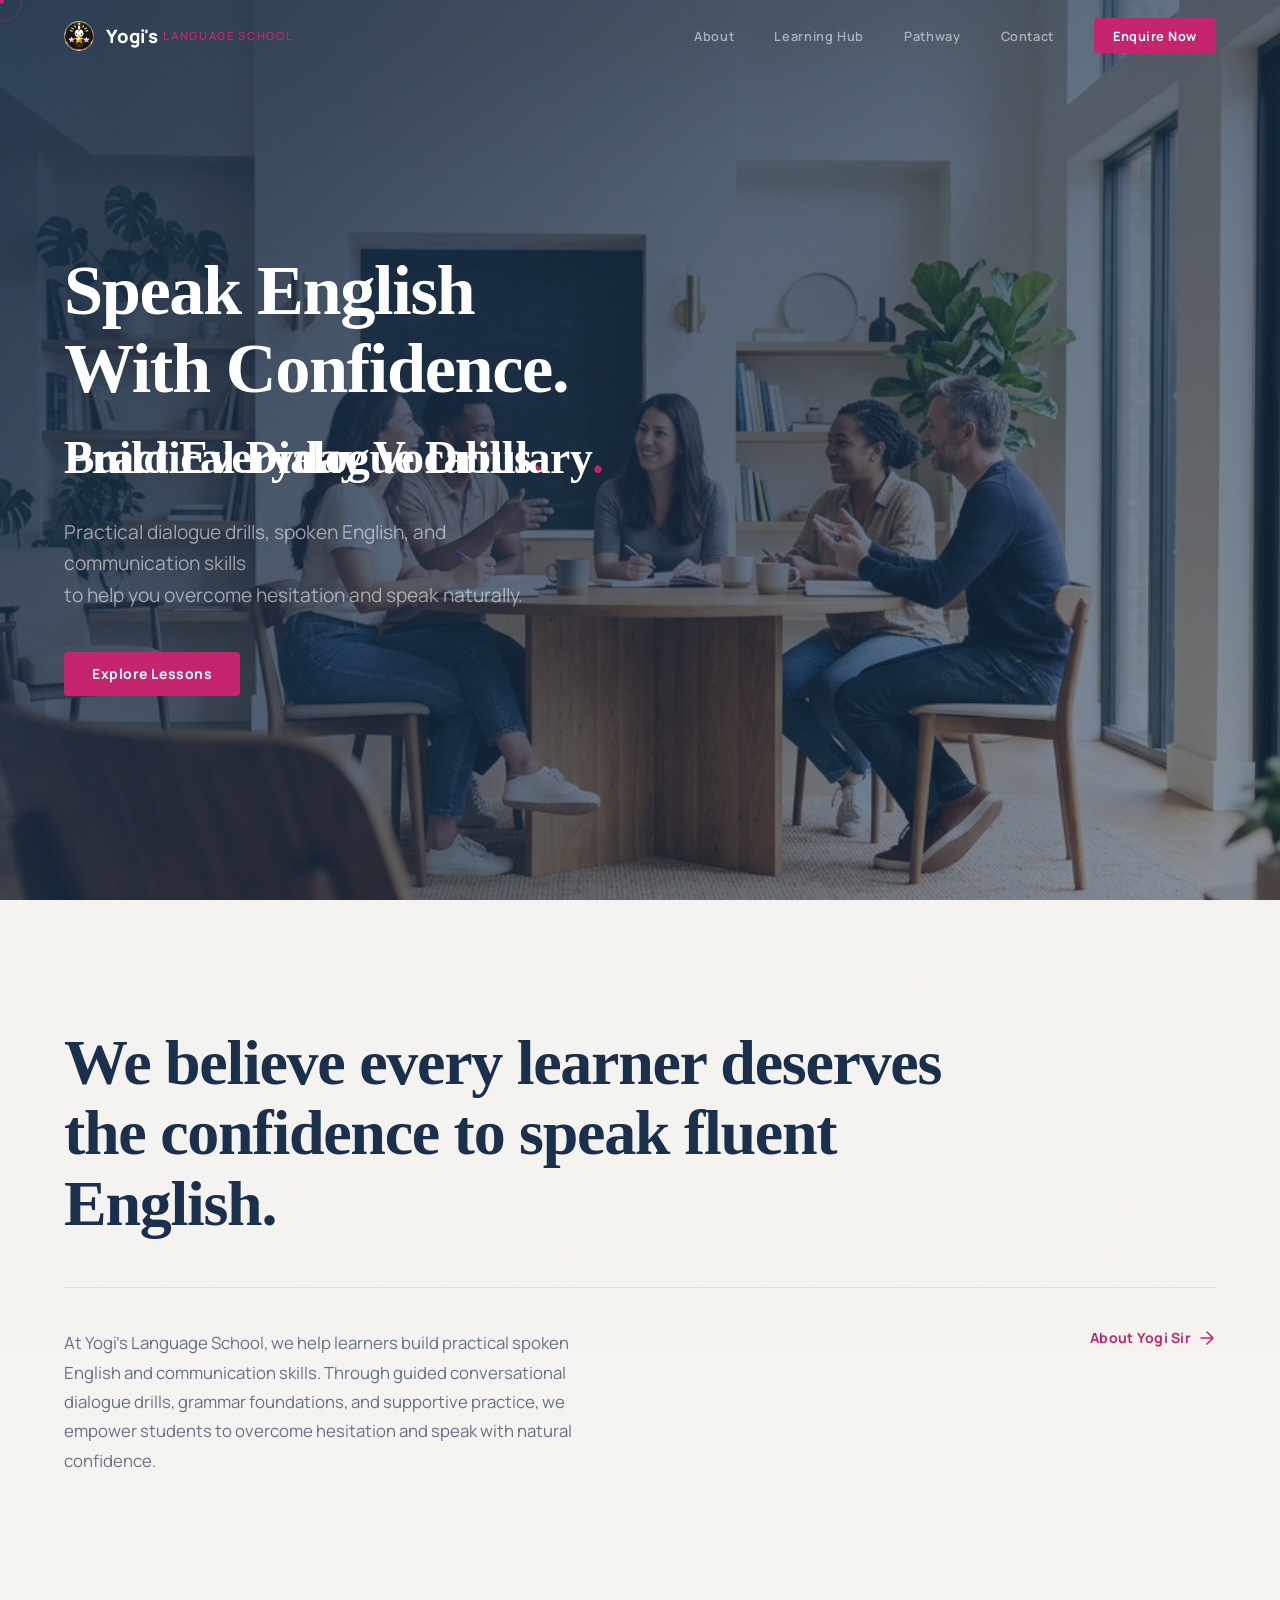
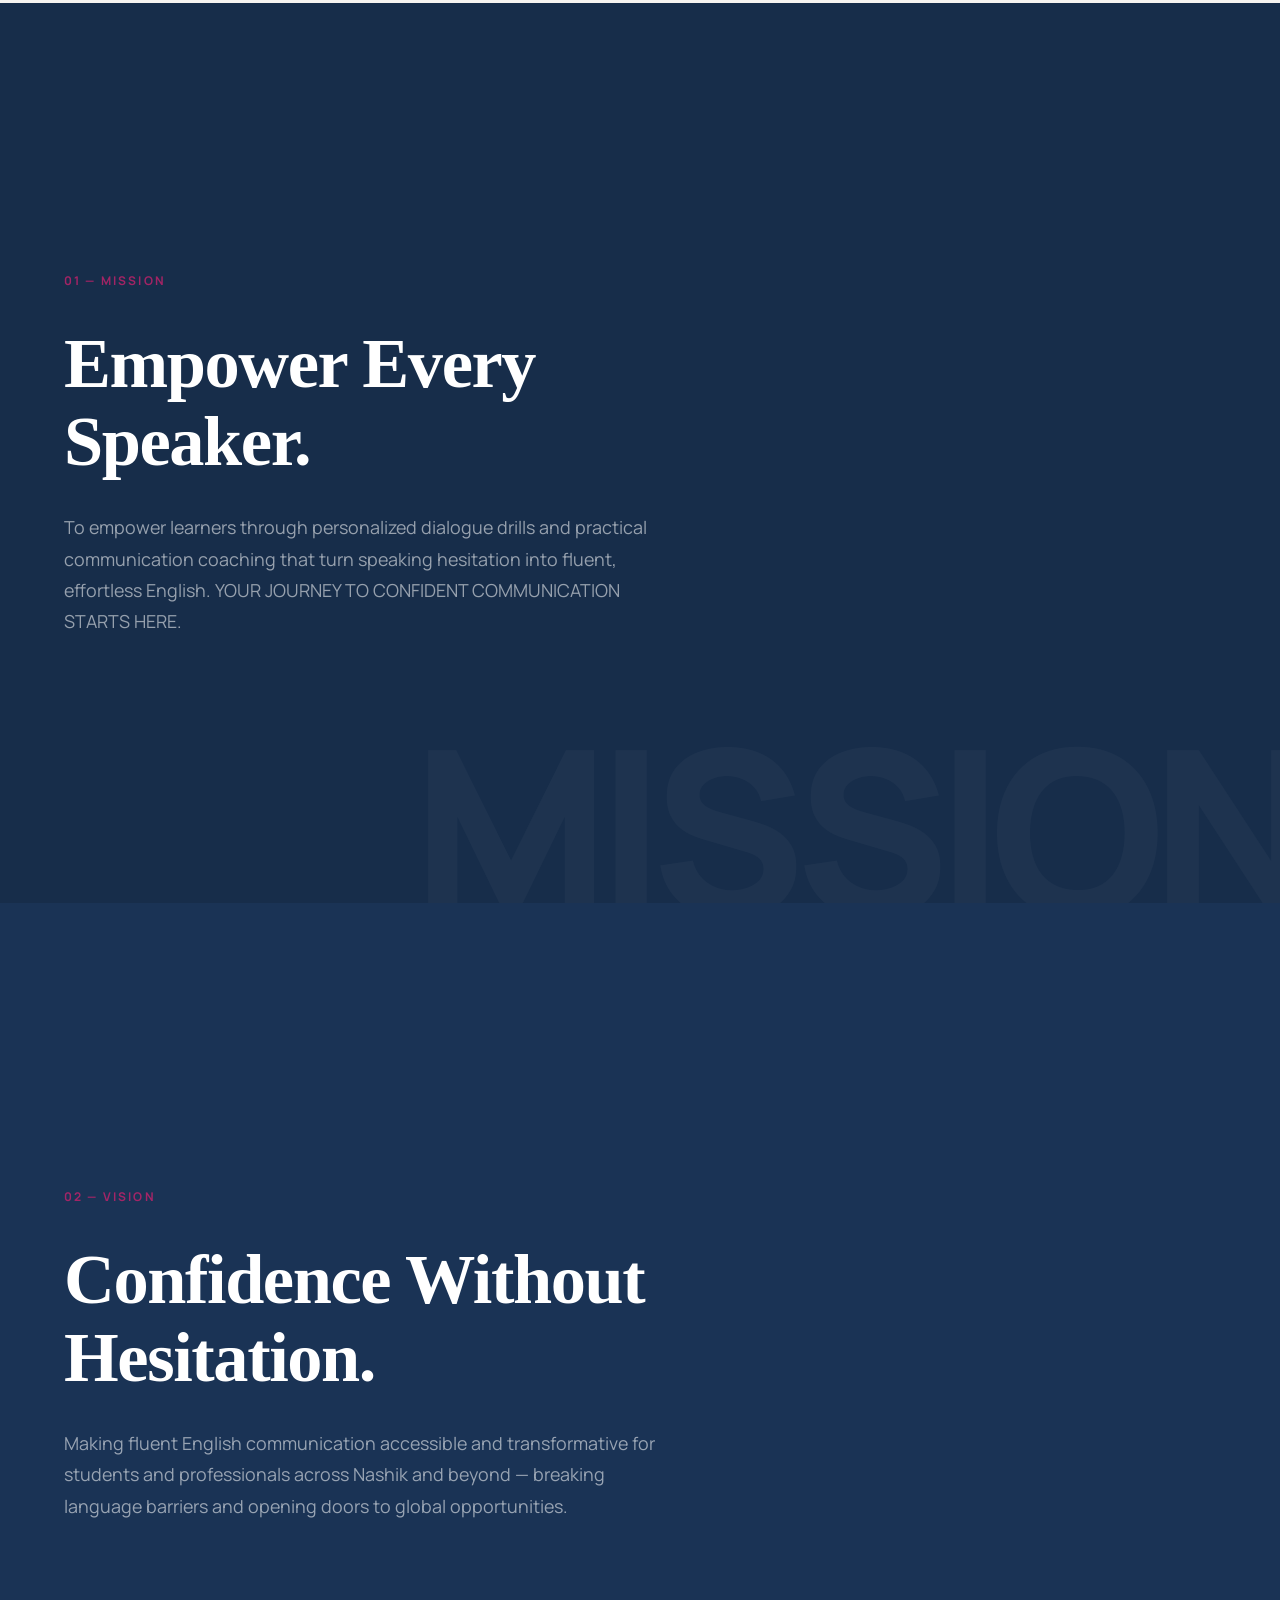
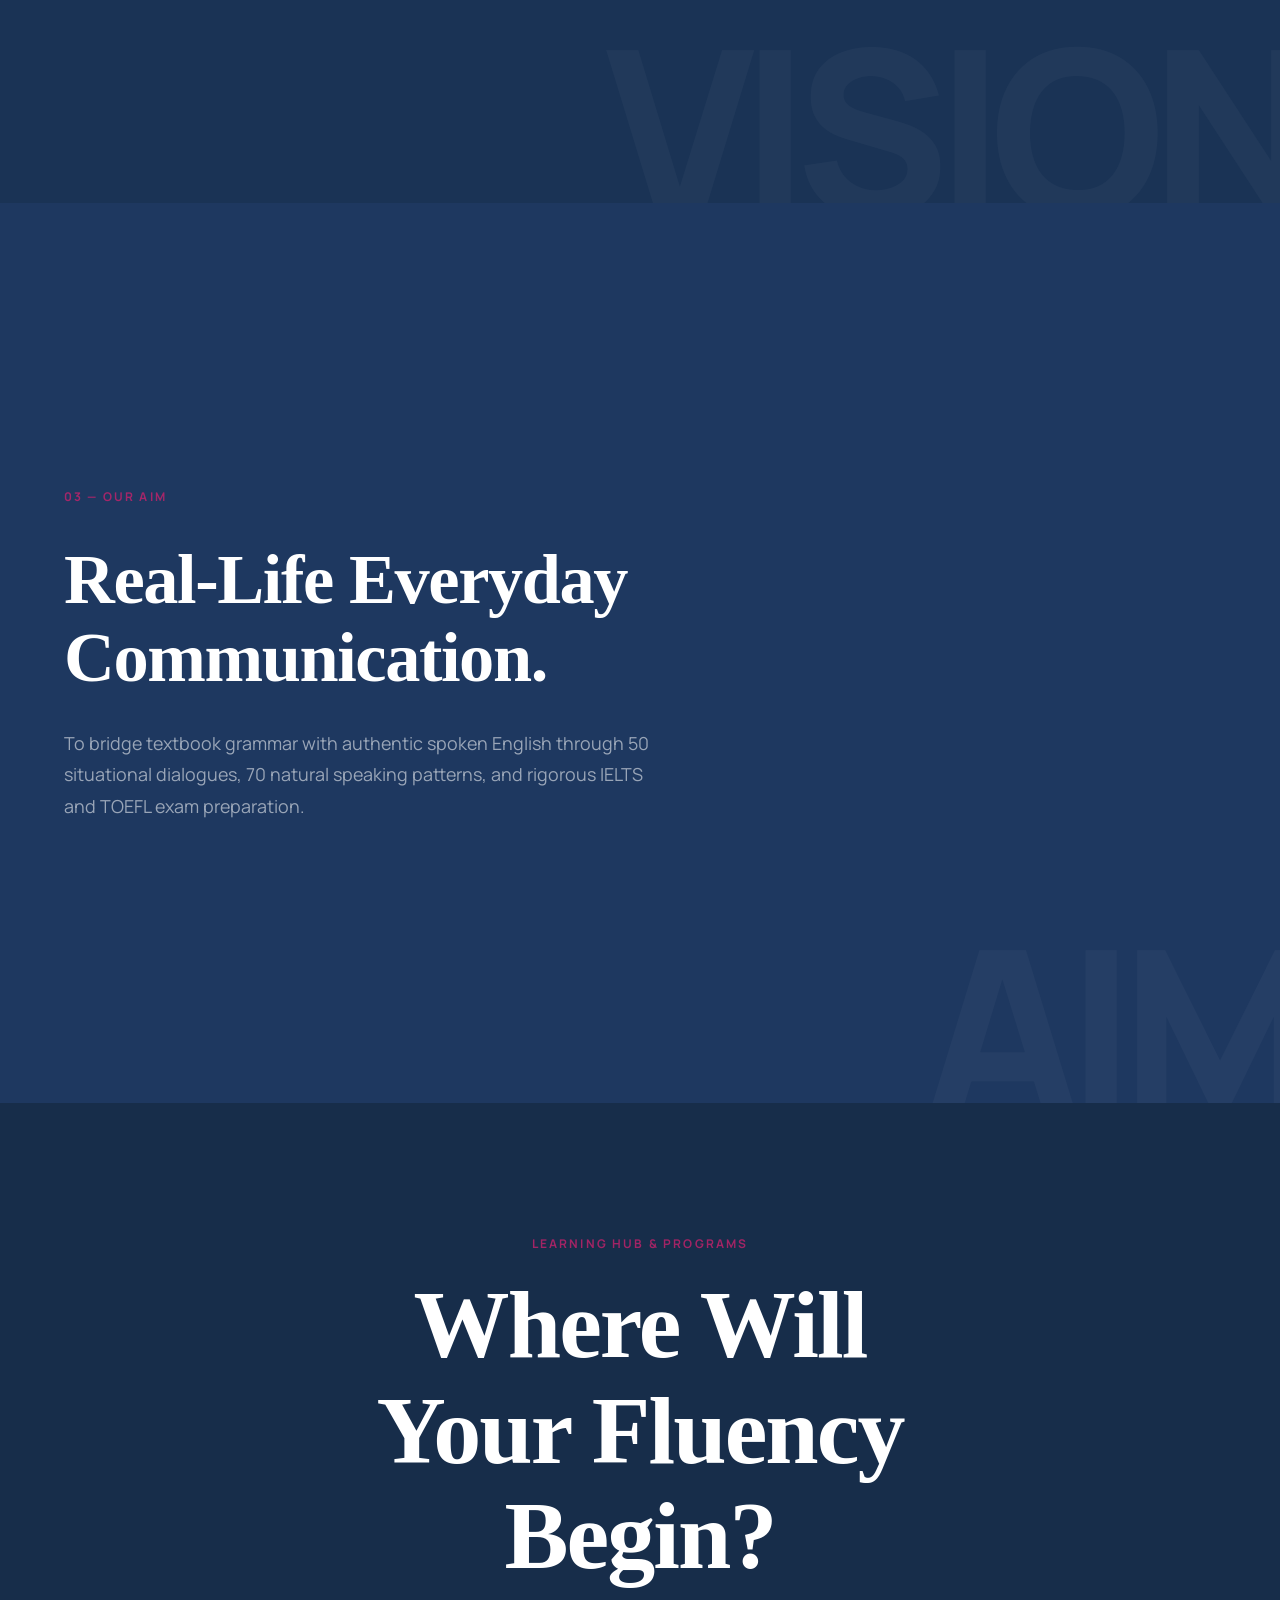
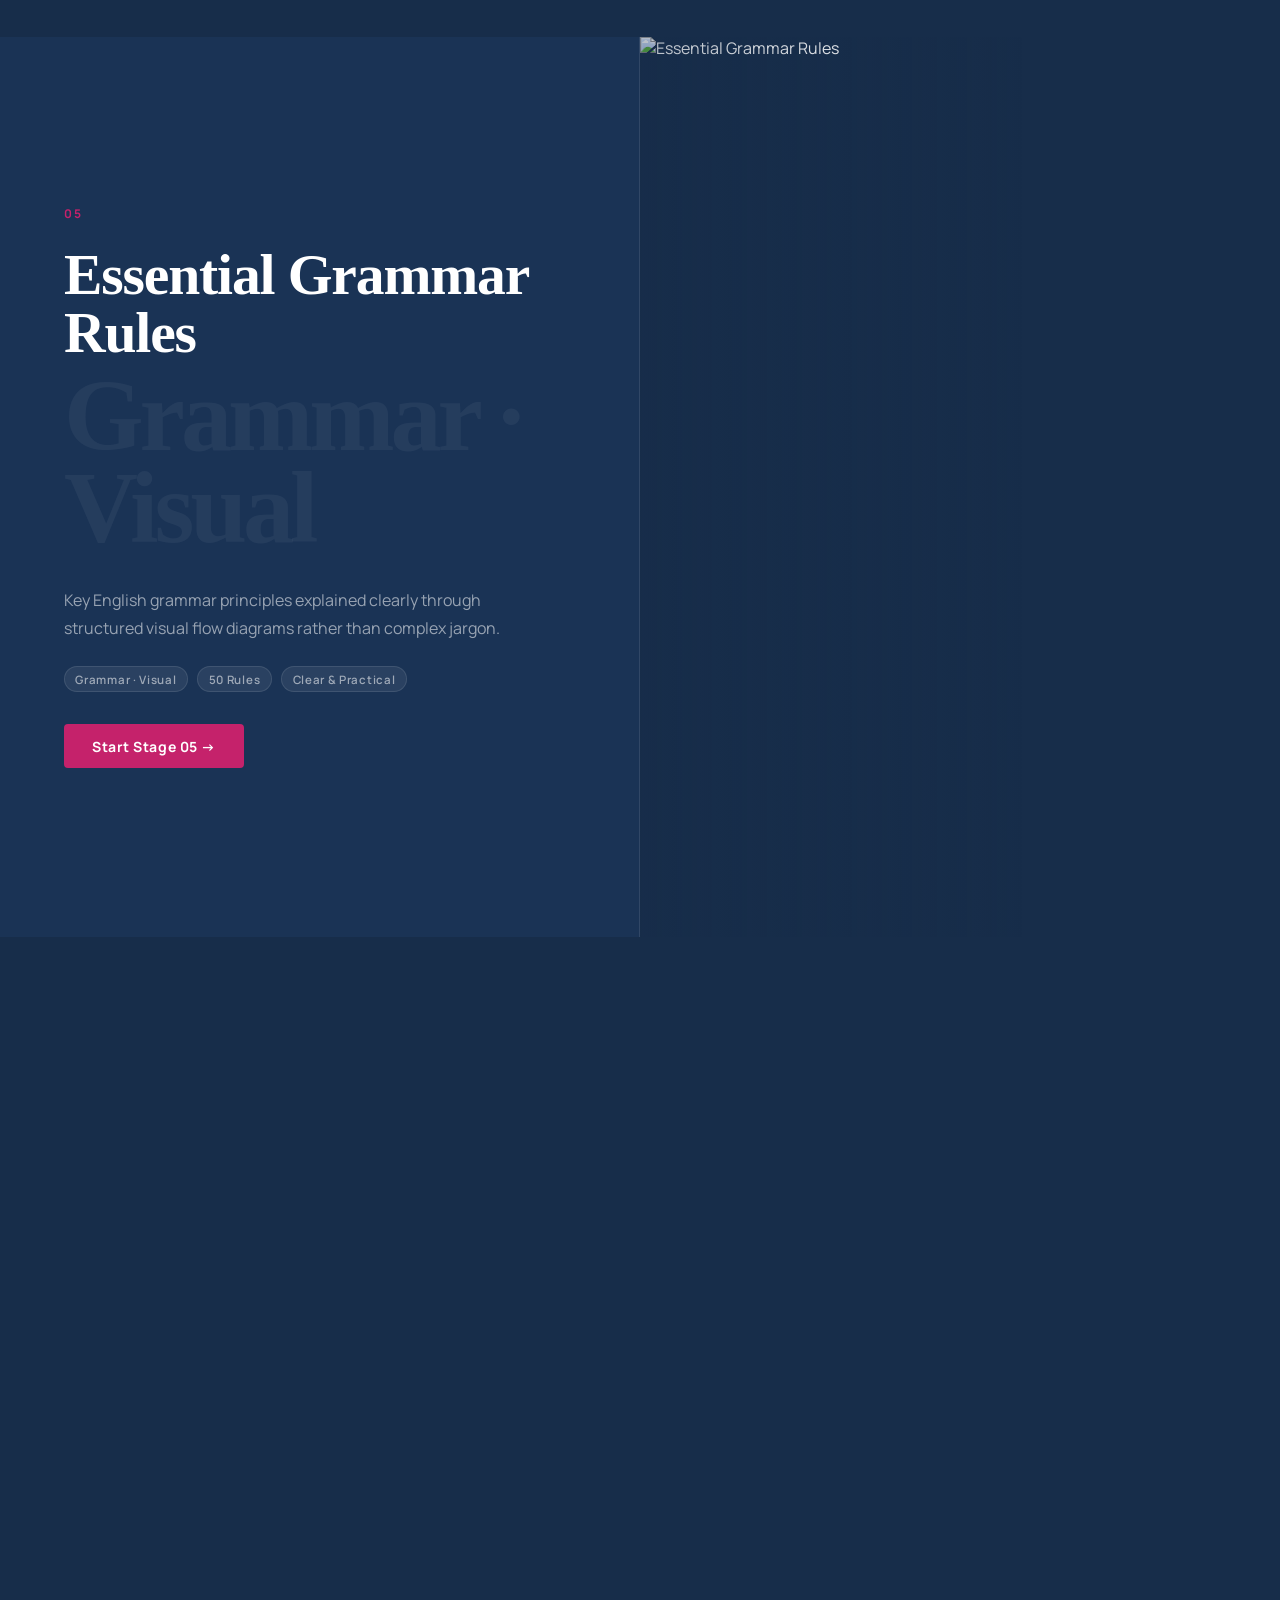
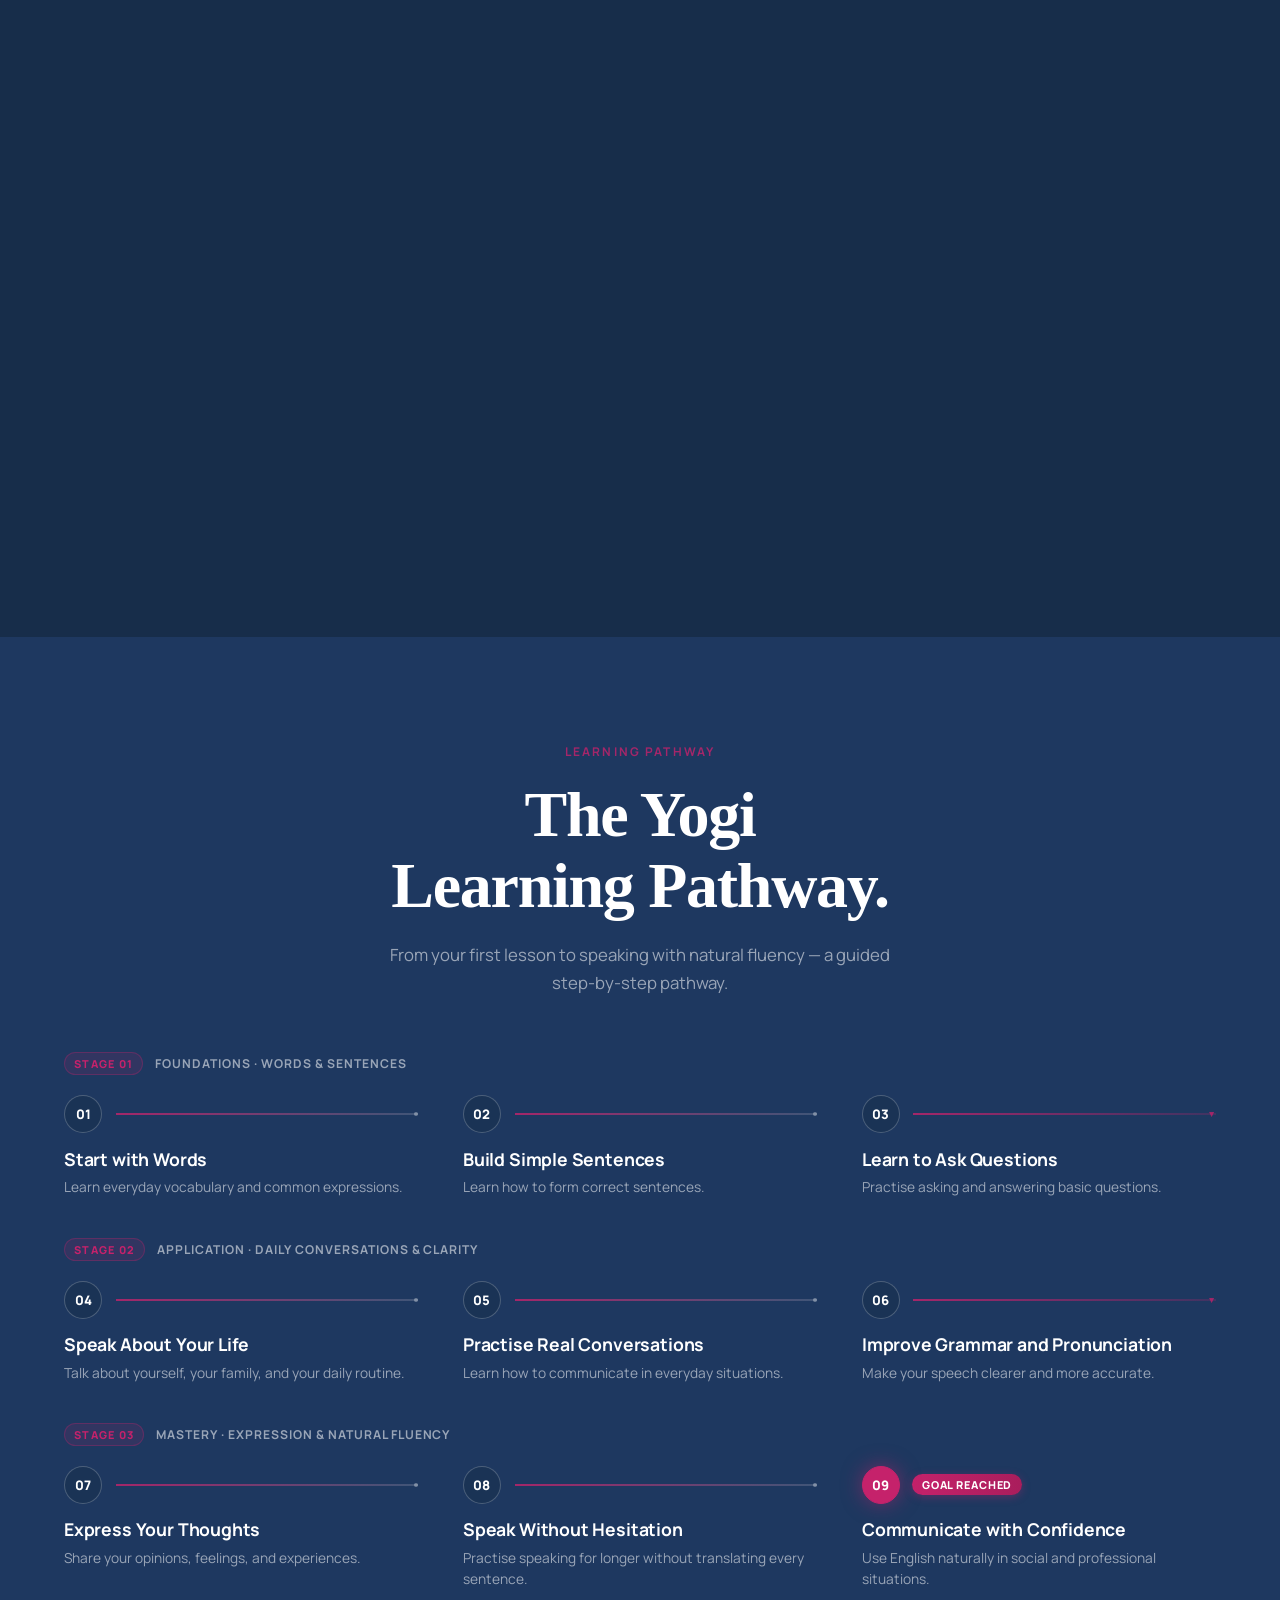
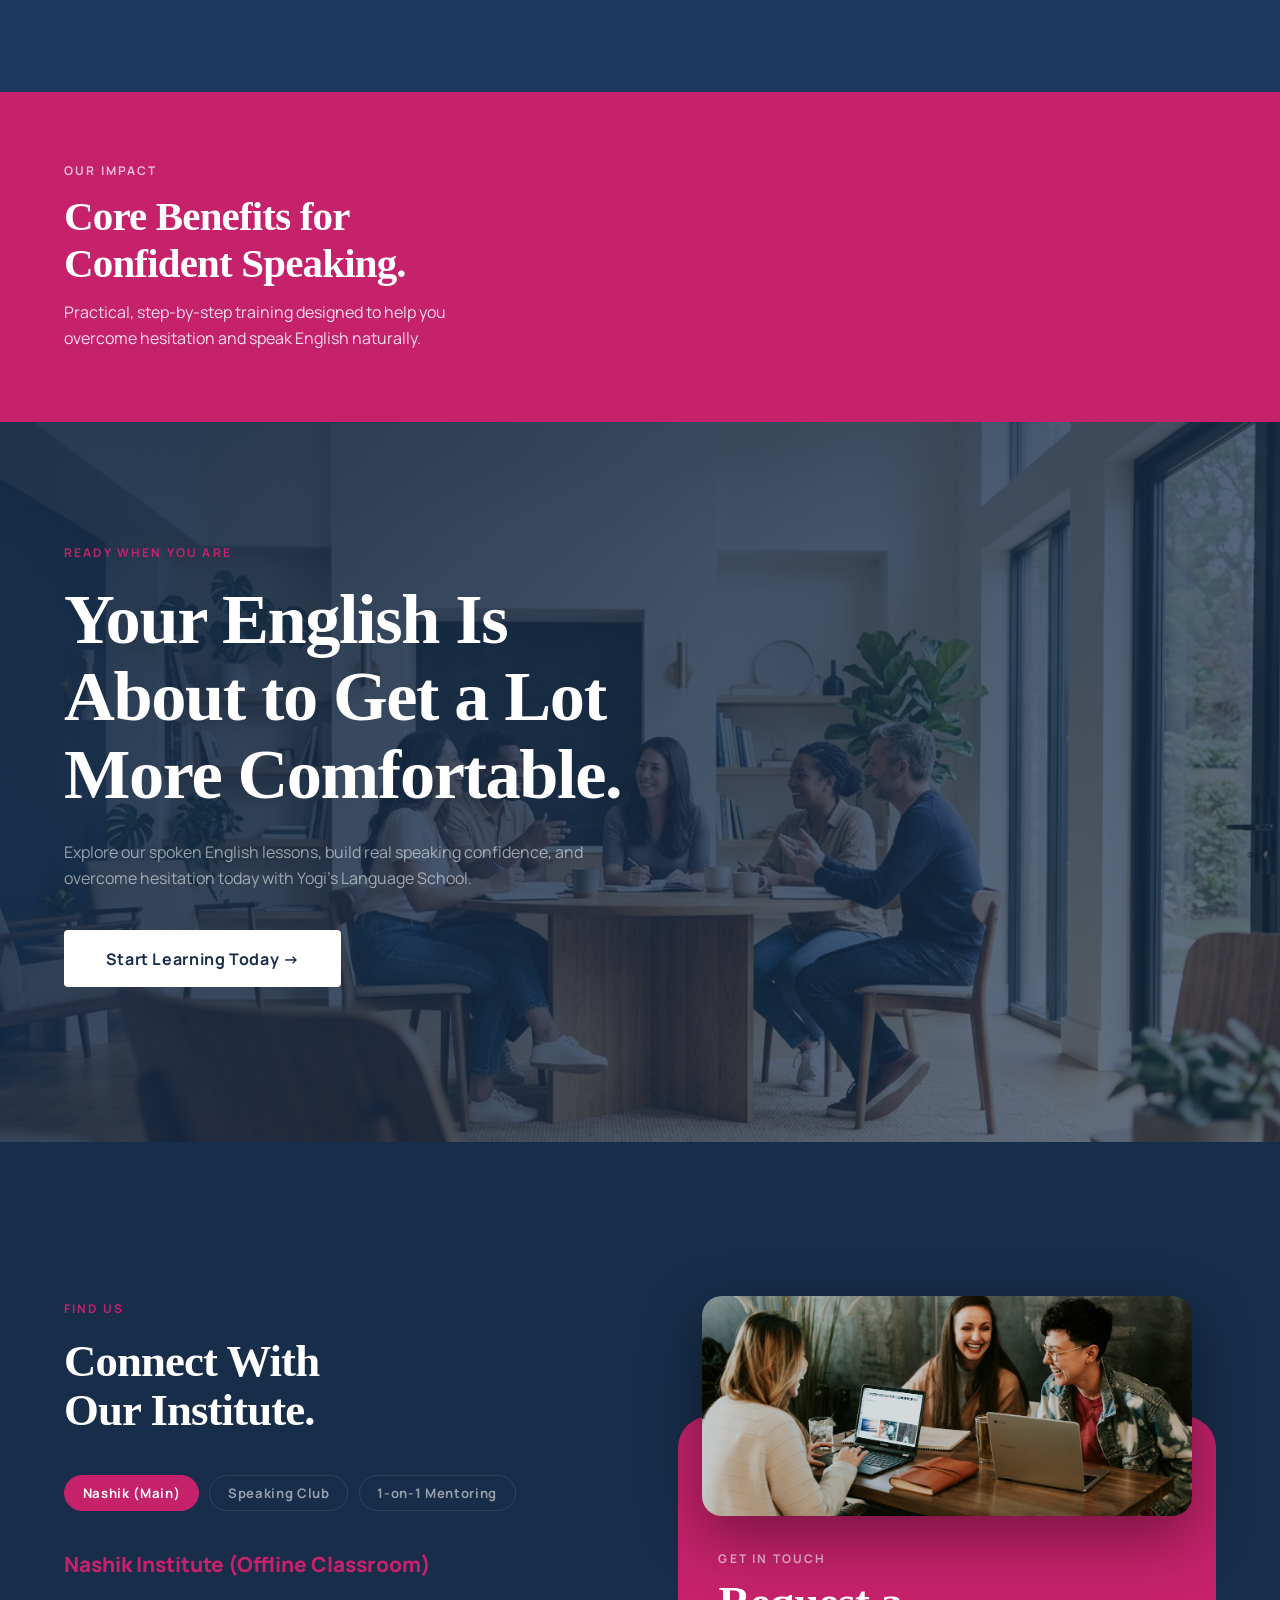
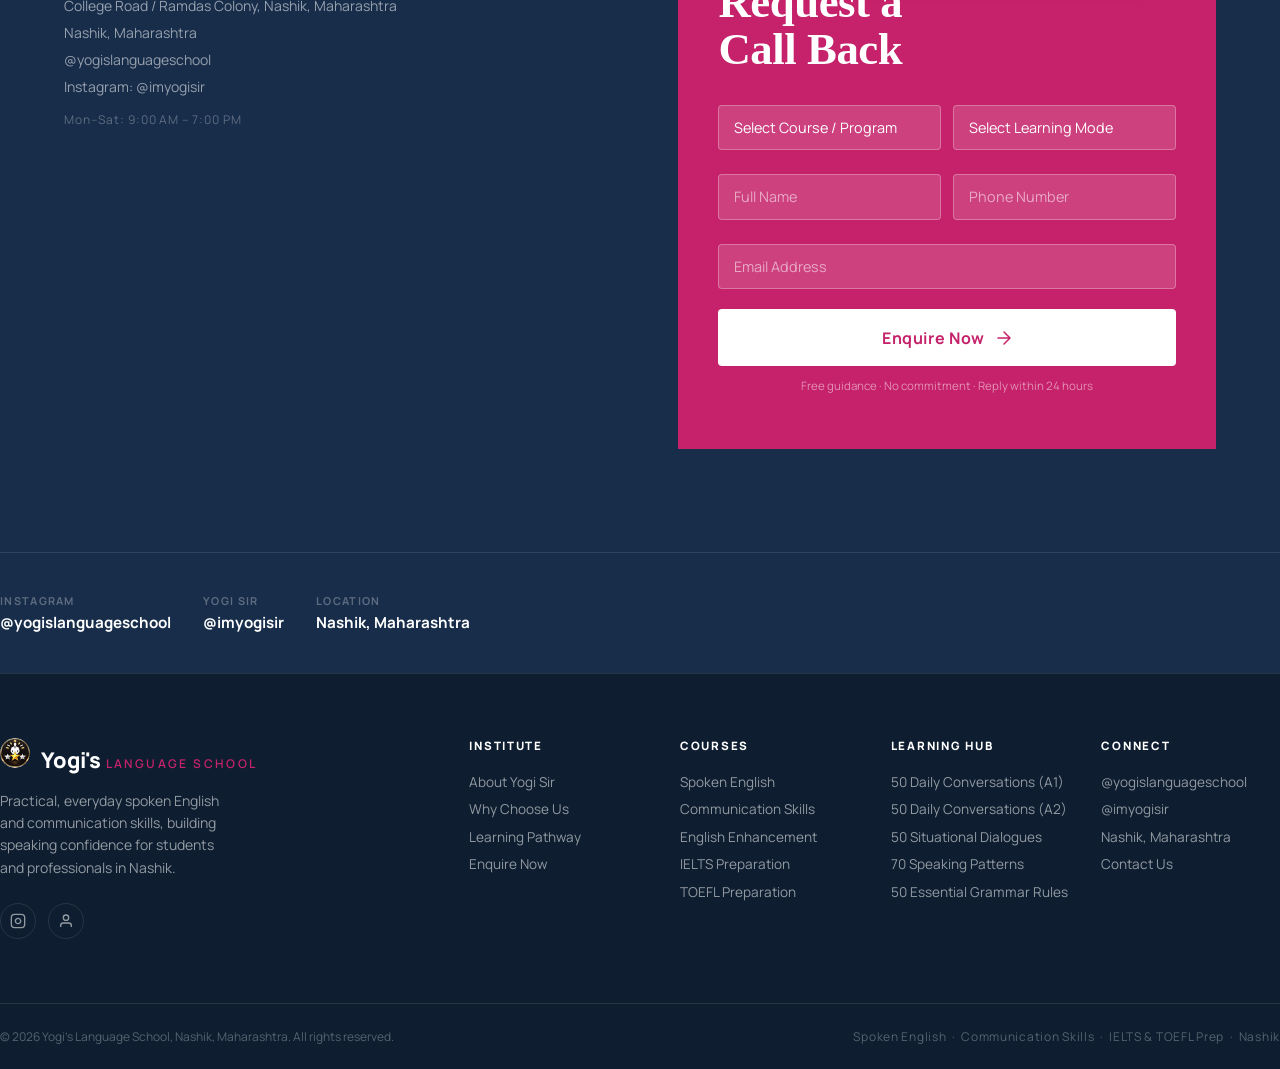
==== commit a171b96f: "yogi web updated" ====
--- a/index.html
+++ b/index.html
@@ -3,12 +3,22 @@
 <head>
   <meta charset="UTF-8">
   <meta name="viewport" content="width=device-width, initial-scale=1.0">
-  <title>Cranberry Overseas — Your World Begins Here</title>
-  <meta name="description" content="Expert guidance for international education since 2009. UK, USA, Australia, Canada, Ireland and more. 99.4% visa success rate.">
+  <title>Yogi Language School | Spoken English &amp; Communication Skills</title>
+  <meta name="description" content="Learn practical spoken English and build speaking confidence at Yogi's Language School in Nashik with guided dialogues, conversational drills, and clear grammar explanations.">
+  <link rel="icon" type="image/png" href="images/yogi-logo-48.png">
+  <meta property="og:title" content="Yogi Language School | Spoken English &amp; Communication Skills">
+  <meta property="og:description" content="Learn practical spoken English and build speaking confidence at Yogi Language School with guided dialogues, conversational practice, and clear grammar explanations.">
+  <meta property="og:image" content="images/yogi-logo.png">
   <link rel="preconnect" href="https://fonts.googleapis.com">
   <link rel="preconnect" href="https://fonts.gstatic.com" crossorigin>
   <link href="https://fonts.googleapis.com/css2?family=Cormorant+Garant:wght@400;600;700&family=Manrope:wght@300;400;500;600;700;800;900&display=swap" rel="stylesheet">
   <link rel="stylesheet" href="styles.css">
+  <noscript>
+    <style>
+      .loader { display: none !important; }
+      body.is-loading { overflow: auto !important; }
+    </style>
+  </noscript>
 </head>
 <body class="is-loading">
 
@@ -25,29 +35,45 @@
   <div class="loader" id="loader" aria-hidden="true">
     <div class="loader__content">
       <div class="loader__logo">
-        <span>CRANBERRY</span>
-        <em>OVERSEAS</em>
+        <img src="images/yogi-logo.png" alt="Yogi's Language School" style="max-height: 70px; width: auto; margin-bottom: 12px; filter: drop-shadow(0 4px 12px rgba(0,0,0,0.3));">
+        <span>YOGI'S</span>
+        <em>LANGUAGE SCHOOL</em>
       </div>
       <div class="loader__track">
         <div class="loader__fill" id="loaderFill"></div>
       </div>
     </div>
   </div>
+  <script>
+    (function(){
+      var l = document.getElementById('loader');
+      var dismiss = function() {
+        if (l && !l.classList.contains('done')) {
+          l.classList.add('done');
+          l.style.opacity = '0';
+          l.style.pointerEvents = 'none';
+          setTimeout(function(){ l.style.display = 'none'; }, 600);
+        }
+        document.body.classList.remove('is-loading');
+      };
+      setTimeout(dismiss, 2200);
+    })();
+  </script>
 
   <!-- NAV -->
   <nav class="nav" id="nav">
     <a href="#" class="nav__logo">
-      <span class="nav__logo-name">Cranberry</span>
-      <span class="nav__logo-tag">Overseas</span>
+      <img src="images/yogi-logo-48.png" alt="Yogi's Language School" width="30" height="30" style="border-radius: 50%; vertical-align: middle; margin-right: 6px;">
+      <span class="nav__logo-name">Yogi's</span>
+      <span class="nav__logo-tag">Language School</span>
     </a>
     <div class="nav__links">
-      <a href="#about"        class="nav__link">About</a>
-      <a href="#destinations" class="nav__link">Destinations</a>
-      <a href="#services"     class="nav__link">Services</a>
-      <a href="#test-prep"    class="nav__link">Test Prep</a>
-      <a href="#faq"          class="nav__link">FAQ</a>
-    </div>
-    <a href="#contact" class="nav__cta">Free Counselling</a>
+      <a href="about.html"    class="nav__link">About</a>
+      <a href="#destinations" class="nav__link">Learning Hub</a>
+      <a href="#journey"      class="nav__link">Pathway</a>
+      <a href="#contact"      class="nav__link">Contact</a>
+    </div>
+    <a href="#contact" class="nav__cta">Enquire Now</a>
     <button class="nav__burger" id="navBurger" aria-label="Toggle menu" aria-expanded="false">
       <span></span><span></span>
     </button>
@@ -55,14 +81,12 @@
 
   <!-- MOBILE MENU -->
   <div class="m-menu" id="mMenu" aria-hidden="true">
-    <a href="#about"        class="m-menu__link">About</a>
-    <a href="#destinations" class="m-menu__link">Destinations</a>
-    <a href="#services"     class="m-menu__link">Services</a>
-    <a href="#test-prep"    class="m-menu__link">Test Prep</a>
-    <a href="#why-cranberry"class="m-menu__link">Why Cranberry</a>
-    <a href="#faq"          class="m-menu__link">FAQ</a>
+    <a href="about.html"    class="m-menu__link">About</a>
+    <a href="#destinations" class="m-menu__link">Learning Hub</a>
+    <a href="#journey"      class="m-menu__link">Pathway</a>
+    <a href="about.html#why-choose-us" class="m-menu__link">Why Us</a>
     <a href="#contact"      class="m-menu__link">Contact</a>
-    <a href="#contact"      class="m-menu__cta">Get Free Counselling →</a>
+    <a href="#contact"      class="m-menu__cta">Start Learning Today →</a>
   </div>
 
   <!-- ╔═══════════════════════════════════════╗
@@ -70,49 +94,34 @@
        ╚═══════════════════════════════════════╝ -->
   <section class="hero" id="hero">
     <div class="hero__bg" id="heroBg">
-      <img src="https://images.unsplash.com/photo-1541339907198-e08756dedf3f?auto=format&fit=crop&w=1920&q=80"
-           alt="International students" class="hero__bg-img" id="heroBgImg" fetchpriority="high">
+      <img src="images/hero-bg.jpg"
+           alt="Yogi's Language School Spoken English Training" class="hero__bg-img" id="heroBgImg" fetchpriority="high">
       <div class="hero__bg-veil"></div>
     </div>
 
     <div class="hero__body">
-      <p class="hero__eyebrow" id="heroEyebrow">Cranberry Overseas · Est. 2009</p>
       <h1 class="hero__h">
-        <span class="ln" id="heroL1"><span>Your World</span></span>
-        <span class="ln" id="heroL2"><span>Begins Here.</span></span>
+        <span class="ln" id="heroL1"><span>Speak English</span></span>
+        <span class="ln" id="heroL2"><span>With Confidence.</span></span>
       </h1>
+      <div class="hero__rotator" id="heroRotator" aria-live="polite" aria-atomic="true">
+        <div class="hero__rotator-track" id="heroRotatorTrack">
+          <span class="hero__rotator-phrase is-active">Practical Dialogue Drills<span class="hero__rotator-dot">.</span></span>
+          <span class="hero__rotator-phrase" aria-hidden="true">Build Everyday Vocabulary<span class="hero__rotator-dot">.</span></span>
+          <span class="hero__rotator-phrase" aria-hidden="true">Improve Your Communication<span class="hero__rotator-dot">.</span></span>
+          <span class="hero__rotator-phrase" aria-hidden="true">Speak More Naturally<span class="hero__rotator-dot">.</span></span>
+          <span class="hero__rotator-phrase" aria-hidden="true">Learn Through Real Conversations<span class="hero__rotator-dot">.</span></span>
+        </div>
+      </div>
       <p class="hero__sub" id="heroSub">
-        Expert guidance for international education<br>across 15+ countries — since 2009.
+        Practical dialogue drills, spoken English, and communication skills<br>to help you overcome hesitation and speak naturally.
       </p>
       <div class="hero__btns" id="heroBtns">
-        <a href="#contact" class="btn btn--brand">Get Free Counselling</a>
-        <a href="#about"   class="btn btn--outline">Our Story →</a>
-      </div>
-    </div>
-
-    <div class="hero__foot" id="heroFoot">
-      <div class="hero__kpis">
-        <div class="hero__kpi">
-          <strong>99.4%</strong>
-          <span>Visa Success</span>
-        </div>
-        <div class="hero__kpi-sep"></div>
-        <div class="hero__kpi">
-          <strong>15+</strong>
-          <span>Countries</span>
-        </div>
-        <div class="hero__kpi-sep"></div>
-        <div class="hero__kpi">
-          <strong>2009</strong>
-          <span>Established</span>
-        </div>
-      </div>
-      <div class="hero__scroll-hint" aria-hidden="true">
-        <span>Scroll</span>
-        <div class="hero__scroll-line"><div class="hero__scroll-dot"></div></div>
-      </div>
-    </div>
-  </section>
+        <a href="#destinations" class="btn btn--brand">Explore Lessons</a>
+      </div>
+    </div>
+
+    </section>
 
   <!-- ╔═══════════════════════════════════════╗
        ║  02  STATEMENT                        ║
@@ -120,76 +129,22 @@
   <section class="statement" id="statement">
     <div class="container">
       <p class="statement__big" id="statBig">
-        We believe every student deserves a world-class education.
+        We believe every learner deserves the confidence to speak fluent English.
       </p>
       <div class="statement__rule"></div>
       <div class="statement__row">
         <p class="statement__para">
-          Since 2009, Cranberry has guided thousands of students toward life-changing
-          opportunities at universities across the globe — with personalized counselling
-          that transforms ambition into reality.
+          At Yogi's Language School, we help learners build practical spoken English and
+          communication skills. Through guided conversational dialogue drills, grammar foundations,
+          and supportive practice, we empower students to overcome hesitation and speak with natural confidence.
         </p>
-        <a href="#about" class="arr-link">
-          <span>Read Our Story</span>
+        <a href="about.html" class="arr-link">
+          <span>About Yogi Sir</span>
           <svg width="18" height="18" viewBox="0 0 18 18" fill="none">
             <path d="M3 9h12M9 3l6 6-6 6" stroke="currentColor" stroke-width="1.5" stroke-linecap="round" stroke-linejoin="round"/>
           </svg>
         </a>
       </div>
-    </div>
-  </section>
-
-  <!-- ╔═══════════════════════════════════════╗
-       ║  03  ABOUT / STORY                    ║
-       ╚═══════════════════════════════════════╝ -->
-  <section class="about" id="about">
-    <div class="about__grid container">
-
-      <div class="about__visuals">
-        <div class="about__img-main clip-reveal">
-          <img src="https://images.unsplash.com/photo-1529156069898-49953e39b3ac?auto=format&fit=crop&w=900&q=80"
-               alt="Cranberry students" loading="lazy">
-        </div>
-        <div class="about__img-sm clip-reveal">
-          <img src="https://images.unsplash.com/photo-1522202176988-66273c2fd55f?auto=format&fit=crop&w=500&q=80"
-               alt="Students studying" loading="lazy">
-        </div>
-        <div class="about__year-badge">
-          <span>Since</span>
-          <strong>2009</strong>
-        </div>
-      </div>
-
-      <div class="about__copy">
-        <span class="eyebrow">Our Story</span>
-        <h2 class="about__h">
-          <span class="ln"><span>Turning</span></span>
-          <span class="ln"><span>Ambition Into</span></span>
-          <span class="ln"><span>Opportunity.</span></span>
-        </h2>
-        <p class="about__p">
-          Cranberry Overseas Education Consultants was founded in 2009 with a single purpose:
-          to make world-class international education accessible to every student, regardless
-          of background or financial situation.
-        </p>
-        <p class="about__p">
-          We treat each student's education as the prime foundation of their career.
-          Our expert counsellors help you identify the right course, the right university,
-          and the right country — tailored precisely to your academic goals and personal aspirations.
-        </p>
-        <p class="about__p">
-          Today, we operate across Thane, Dadar, Nashik, Dombivli, and Vashi — guiding students
-          to life-changing opportunities in the UK, USA, Australia, Canada, Ireland,
-          New Zealand, Singapore, Dubai, and Europe.
-        </p>
-        <div class="about__values">
-          <span>Quality</span>
-          <span>Authenticity</span>
-          <span>Reliability</span>
-          <span>Availability</span>
-        </div>
-      </div>
-
     </div>
   </section>
 
@@ -201,13 +156,13 @@
       <div class="container">
         <span class="eyebrow light">01 — Mission</span>
         <h2 class="mvv__h">
-          <span class="ln"><span>Empower Through</span></span>
-          <span class="ln"><span>Individual Guidance.</span></span>
+          <span class="ln"><span>Empower Every</span></span>
+          <span class="ln"><span>Speaker.</span></span>
         </h2>
         <p class="mvv__p">
-          To empower international learners through individualized guidance that connects
-          academic goals with global opportunities — ensuring every student finds
-          their perfect path abroad, supported at every step of the way.
+          To empower learners through personalized dialogue drills and practical communication coaching
+          that turn speaking hesitation into fluent, effortless English. YOUR JOURNEY TO CONFIDENT
+          COMMUNICATION STARTS HERE.
         </p>
       </div>
     </div>
@@ -216,13 +171,12 @@
       <div class="container">
         <span class="eyebrow light">02 — Vision</span>
         <h2 class="mvv__h">
-          <span class="ln"><span>Education Without</span></span>
-          <span class="ln"><span>Boundaries.</span></span>
+          <span class="ln"><span>Confidence Without</span></span>
+          <span class="ln"><span>Hesitation.</span></span>
         </h2>
         <p class="mvv__p">
-          Making international education accessible and life-changing — regardless of a
-          student's background or financial situation. Every dream of studying abroad
-          deserves a real path to becoming reality.
+          Making fluent English communication accessible and transformative for students and professionals
+          across Nashik and beyond — breaking language barriers and opening doors to global opportunities.
         </p>
       </div>
     </div>
@@ -231,27 +185,26 @@
       <div class="container">
         <span class="eyebrow light">03 — Our Aim</span>
         <h2 class="mvv__h">
-          <span class="ln"><span>Promoting Global</span></span>
-          <span class="ln"><span>Education.</span></span>
+          <span class="ln"><span>Real-Life Everyday</span></span>
+          <span class="ln"><span>Communication.</span></span>
         </h2>
         <p class="mvv__p">
-          To promote overseas education through partnerships with leading universities in
-          the USA, UK, Canada, Australia, New Zealand, Singapore, Ireland, and Europe —
-          opening doors to transformative academic experiences for every Indian student.
+          To bridge textbook grammar with authentic spoken English through 50 situational dialogues,
+          70 natural speaking patterns, and rigorous IELTS and TOEFL exam preparation.
         </p>
       </div>
     </div>
   </section>
 
   <!-- ╔═══════════════════════════════════════╗
-       ║  05  DESTINATIONS                     ║
+       ║  05  LEARNING HUB & PROGRAMS          ║
        ╚═══════════════════════════════════════╝ -->
   <section class="dest" id="destinations">
     <div class="dest__header container">
-      <span class="eyebrow light">Study Destinations</span>
+      <span class="eyebrow light">Learning Hub &amp; Programs</span>
       <h2 class="dest__hed">
         <span class="ln"><span>Where Will</span></span>
-        <span class="ln"><span>Your Story</span></span>
+        <span class="ln"><span>Your Fluency</span></span>
         <span class="ln"><span>Begin?</span></span>
       </h2>
     </div>
@@ -263,18 +216,17 @@
         <!-- LEFT: text panel -->
         <div class="dest__panel-left" id="destLeft">
           <div class="dest__count" id="destCount">01</div>
-          <div class="dest__name"  id="destName">United Kingdom</div>
-          <div class="dest__abbr"  id="destAbbr">UK</div>
+          <div class="dest__name"  id="destName">Daily Conversations for Beginners</div>
+          <div class="dest__abbr"  id="destAbbr">A1 · Beginner</div>
           <p class="dest__desc"    id="destDesc">
-            Home to some of the world's most prestigious universities, the UK offers
-            world-class education and a post-study work visa — in as little as one year.
+            Foundational dialogues covering greetings, introductions, shopping, food ordering, and daily essentials.
           </p>
           <div class="dest__tags"  id="destTags">
-            <span>1-yr Masters</span>
-            <span>Post-Study Work Visa</span>
-            <span>Top 4 globally</span>
-          </div>
-          <a href="#contact" class="dest__cta btn btn--brand">Explore →</a>
+            <span>A1 · Beginner</span>
+            <span>50 Topics</span>
+            <span>Daily Essentials</span>
+          </div>
+          <a href="#contact" class="dest__cta btn btn--brand">Start Stage 01 →</a>
         </div>
 
         <!-- RIGHT: image panel -->
@@ -292,251 +244,146 @@
     <div class="dest__mobile" id="destMobile"></div>
   </section>
 
-  <!-- ╔═══════════════════════════════════════╗
-       ║  06  WHY STUDY ABROAD                 ║
-       ╚═══════════════════════════════════════╝ -->
-  <section class="abroad" id="why-abroad">
-    <div class="abroad__header container">
-      <span class="eyebrow">Why Study Abroad?</span>
-      <h2 class="abroad__hed">
-        <span class="ln"><span>A World of</span></span>
-        <span class="ln"><span>Opportunity</span></span>
-        <span class="ln"><span>Awaits.</span></span>
-      </h2>
-    </div>
-    <div class="abroad__items container">
-      <div class="abroad__item fade-up">
-        <div class="abroad__item-num">01</div>
-        <div class="abroad__item-body">
-          <h3>World-Class Education</h3>
-          <p>Access globally ranked universities with cutting-edge programmes, renowned faculty, and research opportunities unavailable locally.</p>
-        </div>
-      </div>
-      <div class="abroad__item fade-up">
-        <div class="abroad__item-num">02</div>
-        <div class="abroad__item-body">
-          <h3>Global Exposure</h3>
-          <p>Immerse yourself in diverse cultures, build an international perspective, and develop cross-cultural competency that employers prize.</p>
-        </div>
-      </div>
-      <div class="abroad__item fade-up">
-        <div class="abroad__item-num">03</div>
-        <div class="abroad__item-body">
-          <h3>Career Advantage</h3>
-          <p>International graduates command higher salaries and greater opportunities — your degree opens doors across the global job market.</p>
-        </div>
-      </div>
-      <div class="abroad__item fade-up">
-        <div class="abroad__item-num">04</div>
-        <div class="abroad__item-body">
-          <h3>Global Network</h3>
-          <p>Build lifelong friendships and professional connections with students and faculty from every corner of the world.</p>
-        </div>
-      </div>
-      <div class="abroad__item fade-up">
-        <div class="abroad__item-num">05</div>
-        <div class="abroad__item-body">
-          <h3>Personal Growth</h3>
-          <p>Living independently in a new country builds resilience, adaptability, and confidence that defines who you become.</p>
-        </div>
-      </div>
-      <div class="abroad__item fade-up">
-        <div class="abroad__item-num">06</div>
-        <div class="abroad__item-body">
-          <h3>Work While You Study</h3>
-          <p>Most countries allow 20 hours of part-time work per week during studies — supporting your finances while gaining international experience.</p>
-        </div>
-      </div>
-    </div>
-  </section>
-
-  <!-- ╔═══════════════════════════════════════╗
-       ║  07  SERVICES                         ║
-       ╚═══════════════════════════════════════╝ -->
-  <section class="services" id="services">
-    <div class="services__header container">
-      <span class="eyebrow light">What We Offer</span>
-      <h2 class="services__hed">
-        <span class="ln"><span>End-to-End</span></span>
-        <span class="ln"><span>Support.</span></span>
-      </h2>
-    </div>
-    <div class="services__list container" id="servicesList">
-
-      <div class="svc fade-svc">
-        <div class="svc__num">01</div>
-        <div class="svc__body">
-          <h3 class="svc__title">Expert Career Counselling</h3>
-          <p class="svc__desc">Our experienced counsellors make your journey rewarding — covering undergraduate, postgraduate, and specialized programmes aligned with your career vision.</p>
-        </div>
-        <div class="svc__visual">
-          <img src="https://images.unsplash.com/photo-1434030216411-0b793f4b4173?auto=format&fit=crop&w=600&q=80" alt="Career counselling" loading="lazy">
-        </div>
-      </div>
-
-      <div class="svc fade-svc">
-        <div class="svc__num">02</div>
-        <div class="svc__body">
-          <h3 class="svc__title">University & Course Selection</h3>
-          <p class="svc__desc">Tailored university recommendations based on your field of interest, preferred country, academic profile, and budget — the perfect match, every time.</p>
-        </div>
-        <div class="svc__visual">
-          <img src="https://images.unsplash.com/photo-1580582932707-520afc026f94?auto=format&fit=crop&w=600&q=80" alt="University selection" loading="lazy">
-        </div>
-      </div>
-
-      <div class="svc fade-svc">
-        <div class="svc__num">03</div>
-        <div class="svc__body">
-          <h3 class="svc__title">Entrance Exam Preparation</h3>
-          <p class="svc__desc">Certified coaching for IELTS, TOEFL, PTE, GRE, GMAT, and SAT — rigorous preparation that delivers the scores needed to secure your target admission.</p>
-        </div>
-        <div class="svc__visual">
-          <img src="https://images.unsplash.com/photo-1488190211105-8b0e65b80b4e?auto=format&fit=crop&w=600&q=80" alt="Exam preparation" loading="lazy">
-        </div>
-      </div>
-
-      <div class="svc fade-svc">
-        <div class="svc__num">04</div>
-        <div class="svc__body">
-          <h3 class="svc__title">Scholarship Guidance</h3>
-          <p class="svc__desc">Profile-building and early application strategies that improve scholarship chances by up to 70% — maximizing financial support for your international education.</p>
-        </div>
-        <div class="svc__visual">
-          <img src="https://images.unsplash.com/photo-1523240795612-9a054b0db644?auto=format&fit=crop&w=600&q=80" alt="Scholarship" loading="lazy">
-        </div>
-      </div>
-
-      <div class="svc fade-svc">
-        <div class="svc__num">05</div>
-        <div class="svc__body">
-          <h3 class="svc__title">Education Loan Assistance</h3>
-          <p class="svc__desc">Partnerships with global banks offering education loans at competitive interest rates and flexibility — so finances never stand between you and your dream.</p>
-        </div>
-        <div class="svc__visual">
-          <img src="https://images.unsplash.com/photo-1554224155-8d04cb21cd6c?auto=format&fit=crop&w=600&q=80" alt="Education loan" loading="lazy">
-        </div>
-      </div>
-
-      <div class="svc fade-svc">
-        <div class="svc__num">06</div>
-        <div class="svc__body">
-          <h3 class="svc__title">Visa Assistance</h3>
-          <p class="svc__desc">Our expert visa team guides you through every step with a 99.4% success rate — making the visa process simple, clear, and stress-free from start to approval.</p>
-        </div>
-        <div class="svc__visual">
-          <img src="https://images.unsplash.com/photo-1436491865332-7a61a109cc05?auto=format&fit=crop&w=600&q=80" alt="Visa" loading="lazy">
-        </div>
-      </div>
-
-      <div class="svc fade-svc">
-        <div class="svc__num">07</div>
-        <div class="svc__body">
-          <h3 class="svc__title">Accommodation Abroad</h3>
-          <p class="svc__desc">Securing the right housing — university or private — factoring cost, proximity to campus, safety, and amenities, so you arrive with everything arranged.</p>
-        </div>
-        <div class="svc__visual">
-          <img src="https://images.unsplash.com/photo-1555854877-bab0e564b8d5?auto=format&fit=crop&w=600&q=80" alt="Accommodation" loading="lazy">
-        </div>
-      </div>
-
-      <div class="svc fade-svc">
-        <div class="svc__num">08</div>
-        <div class="svc__body">
-          <h3 class="svc__title">Pre-Departure Briefing</h3>
-          <p class="svc__desc">Comprehensive checklists and destination-specific guidance ensuring you depart confident, informed, and fully prepared for your new chapter.</p>
-        </div>
-        <div class="svc__visual">
-          <img src="https://images.unsplash.com/photo-1501555088652-021faa106b9b?auto=format&fit=crop&w=600&q=80" alt="Pre-departure" loading="lazy">
-        </div>
-      </div>
-
-      <div class="svc fade-svc">
-        <div class="svc__num">09</div>
-        <div class="svc__body">
-          <h3 class="svc__title">Post-Landing Services</h3>
-          <p class="svc__desc">Ongoing support beyond arrival — guiding you through academic life, part-time work, and career planning throughout your entire international journey.</p>
-        </div>
-        <div class="svc__visual">
-          <img src="https://images.unsplash.com/photo-1507003211169-0a1dd7228f2d?auto=format&fit=crop&w=600&q=80" alt="Post-landing" loading="lazy">
-        </div>
-      </div>
-
-    </div>
-  </section>
-
-  <!-- ╔═══════════════════════════════════════╗
-       ║  08  TEST PREPARATION                 ║
-       ╚═══════════════════════════════════════╝ -->
-  <section class="testprep" id="test-prep">
-    <div class="container">
-      <div class="testprep__header">
-        <span class="eyebrow">Exam Coaching</span>
-        <h2 class="testprep__hed">
-          <span class="ln"><span>Test</span></span>
-          <span class="ln"><span>Preparation.</span></span>
-        </h2>
-        <p class="testprep__sub">Certified coaching for every major examination — the scores that open the doors you want.</p>
-      </div>
-      <div class="testprep__grid">
-        <div class="testcard fade-up" data-exam="IELTS">
-          <div class="testcard__abbr">IELTS</div>
-          <div class="testcard__full">International English Language Testing System</div>
-          <p class="testcard__desc">Required by most UK, Australia, Canada, and New Zealand universities. Structured coaching for consistent band improvement.</p>
-          <div class="testcard__score"><span>Min. Score</span><strong>6.0 – 6.5 / 9</strong></div>
-        </div>
-        <div class="testcard fade-up" data-exam="TOEFL">
-          <div class="testcard__abbr">TOEFL</div>
-          <div class="testcard__full">Test of English as a Foreign Language</div>
-          <p class="testcard__desc">Widely accepted across USA and European universities. Targeted preparation across all four skill areas.</p>
-          <div class="testcard__score"><span>Min. Score</span><strong>80 / 120</strong></div>
-        </div>
-        <div class="testcard fade-up" data-exam="GRE">
-          <div class="testcard__abbr">GRE</div>
-          <div class="testcard__full">Graduate Record Examinations</div>
-          <p class="testcard__desc">Essential for postgraduate admissions in the USA and globally. Verbal, Quantitative, and Analytical Writing sections covered.</p>
-          <div class="testcard__score"><span>Required for</span><strong>Masters / PhD</strong></div>
-        </div>
-        <div class="testcard fade-up" data-exam="GMAT">
-          <div class="testcard__abbr">GMAT</div>
-          <div class="testcard__full">Graduate Management Admission Test</div>
-          <p class="testcard__desc">The gateway to top business schools and MBA programmes worldwide. Strategic preparation for maximum score impact.</p>
-          <div class="testcard__score"><span>Required for</span><strong>MBA Programs</strong></div>
-        </div>
-        <div class="testcard fade-up" data-exam="SAT">
-          <div class="testcard__abbr">SAT</div>
-          <div class="testcard__full">Scholastic Assessment Test</div>
-          <p class="testcard__desc">Required for undergraduate admissions at US universities and other global institutions. Complete coaching across all sections.</p>
-          <div class="testcard__score"><span>Required for</span><strong>Undergraduate</strong></div>
-        </div>
-      </div>
-    </div>
-  </section>
-
-  <!-- ╔═══════════════════════════════════════╗
-       ║  09  THE CRANBERRY JOURNEY            ║
+
+  
+  <!-- ╔═══════════════════════════════════════╗
+       ║  09  THE YOGI JOURNEY                 ║
        ╚═══════════════════════════════════════╝ -->
   <section class="journey" id="journey">
     <div class="journey__header container">
-      <span class="eyebrow light">Our Process</span>
+      <span class="eyebrow light">Learning Pathway</span>
       <h2 class="journey__hed">
-        <span class="ln"><span>The Cranberry</span></span>
-        <span class="ln"><span>Journey.</span></span>
+        <span class="ln"><span>The Yogi</span></span>
+        <span class="ln"><span>Learning Pathway.</span></span>
       </h2>
-      <p class="journey__sub">From your first conversation to graduation day — we are with you at every step.</p>
-    </div>
-    <div class="journey__steps container">
-      <div class="jstep fade-up"><span class="jstep__n">01</span><div><h4>Discover</h4><p>Understand goals, aspirations, and preferences</p></div></div>
-      <div class="jstep fade-up"><span class="jstep__n">02</span><div><h4>Counselling</h4><p>Personalized one-on-one guidance sessions</p></div></div>
-      <div class="jstep fade-up"><span class="jstep__n">03</span><div><h4>Course Selection</h4><p>Find the perfect programme for your goals</p></div></div>
-      <div class="jstep fade-up"><span class="jstep__n">04</span><div><h4>University Selection</h4><p>Match with the right institution globally</p></div></div>
-      <div class="jstep fade-up"><span class="jstep__n">05</span><div><h4>Test Preparation</h4><p>Achieve the scores you need</p></div></div>
-      <div class="jstep fade-up"><span class="jstep__n">06</span><div><h4>Application</h4><p>Submit strong, complete applications</p></div></div>
-      <div class="jstep fade-up"><span class="jstep__n">07</span><div><h4>Scholarship &amp; Loan</h4><p>Secure financial support for your future</p></div></div>
-      <div class="jstep fade-up"><span class="jstep__n">08</span><div><h4>Visa</h4><p>Navigate visa with 99.4% success rate</p></div></div>
-      <div class="jstep fade-up"><span class="jstep__n">09</span><div><h4>Pre-Departure</h4><p>Prepare fully for your new life abroad</p></div></div>
-      <div class="jstep fade-up"><span class="jstep__n">10</span><div><h4>Arrival</h4><p>Settle into your new environment</p></div></div>
-      <div class="jstep fade-up"><span class="jstep__n">11</span><div><h4>Post-Landing Support</h4><p>Ongoing guidance throughout your journey</p></div></div>
+      <p class="journey__sub">From your first lesson to speaking with natural fluency — a guided step-by-step pathway.</p>
+    </div>
+    <div class="pathway container">
+      <!-- Stage 01: Foundations -->
+      <div class="pathway__stage">
+        <div class="pathway__stage-head">
+          <span class="pathway__stage-tag">Stage 01</span>
+          <span class="pathway__stage-title">Foundations · Words &amp; Sentences</span>
+        </div>
+        <div class="pathway__grid">
+          <div class="j-step" data-step="01">
+            <div class="j-step__track">
+              <span class="j-step__node">01</span>
+              <span class="j-step__line"></span>
+            </div>
+            <div class="j-step__text">
+              <h3 class="j-step__title">Start with Words</h3>
+              <p class="j-step__desc">Learn everyday vocabulary and common expressions.</p>
+            </div>
+          </div>
+
+          <div class="j-step" data-step="02">
+            <div class="j-step__track">
+              <span class="j-step__node">02</span>
+              <span class="j-step__line"></span>
+            </div>
+            <div class="j-step__text">
+              <h3 class="j-step__title">Build Simple Sentences</h3>
+              <p class="j-step__desc">Learn how to form correct sentences.</p>
+            </div>
+          </div>
+
+          <div class="j-step j-step--row-end" data-step="03">
+            <div class="j-step__track">
+              <span class="j-step__node">03</span>
+              <span class="j-step__connector-turn"></span>
+            </div>
+            <div class="j-step__text">
+              <h3 class="j-step__title">Learn to Ask Questions</h3>
+              <p class="j-step__desc">Practise asking and answering basic questions.</p>
+            </div>
+          </div>
+        </div>
+      </div>
+
+      <!-- Stage 02: Real Practice -->
+      <div class="pathway__stage">
+        <div class="pathway__stage-head">
+          <span class="pathway__stage-tag">Stage 02</span>
+          <span class="pathway__stage-title">Application · Daily Conversations &amp; Clarity</span>
+        </div>
+        <div class="pathway__grid">
+          <div class="j-step" data-step="04">
+            <div class="j-step__track">
+              <span class="j-step__node">04</span>
+              <span class="j-step__line"></span>
+            </div>
+            <div class="j-step__text">
+              <h3 class="j-step__title">Speak About Your Life</h3>
+              <p class="j-step__desc">Talk about yourself, your family, and your daily routine.</p>
+            </div>
+          </div>
+
+          <div class="j-step" data-step="05">
+            <div class="j-step__track">
+              <span class="j-step__node">05</span>
+              <span class="j-step__line"></span>
+            </div>
+            <div class="j-step__text">
+              <h3 class="j-step__title">Practise Real Conversations</h3>
+              <p class="j-step__desc">Learn how to communicate in everyday situations.</p>
+            </div>
+          </div>
+
+          <div class="j-step j-step--row-end" data-step="06">
+            <div class="j-step__track">
+              <span class="j-step__node">06</span>
+              <span class="j-step__connector-turn"></span>
+            </div>
+            <div class="j-step__text">
+              <h3 class="j-step__title">Improve Grammar and Pronunciation</h3>
+              <p class="j-step__desc">Make your speech clearer and more accurate.</p>
+            </div>
+          </div>
+        </div>
+      </div>
+
+      <!-- Stage 03: Fluency & Mastery -->
+      <div class="pathway__stage">
+        <div class="pathway__stage-head">
+          <span class="pathway__stage-tag">Stage 03</span>
+          <span class="pathway__stage-title">Mastery · Expression &amp; Natural Fluency</span>
+        </div>
+        <div class="pathway__grid">
+          <div class="j-step" data-step="07">
+            <div class="j-step__track">
+              <span class="j-step__node">07</span>
+              <span class="j-step__line"></span>
+            </div>
+            <div class="j-step__text">
+              <h3 class="j-step__title">Express Your Thoughts</h3>
+              <p class="j-step__desc">Share your opinions, feelings, and experiences.</p>
+            </div>
+          </div>
+
+          <div class="j-step" data-step="08">
+            <div class="j-step__track">
+              <span class="j-step__node">08</span>
+              <span class="j-step__line"></span>
+            </div>
+            <div class="j-step__text">
+              <h3 class="j-step__title">Speak Without Hesitation</h3>
+              <p class="j-step__desc">Practise speaking for longer without translating every sentence.</p>
+            </div>
+          </div>
+
+          <div class="j-step j-step--goal" data-step="09">
+            <div class="j-step__track">
+              <span class="j-step__node j-step__node--goal">09</span>
+              <span class="j-step__goal-badge">Goal Reached</span>
+            </div>
+            <div class="j-step__text">
+              <h3 class="j-step__title">Communicate with Confidence</h3>
+              <p class="j-step__desc">Use English naturally in social and professional situations.</p>
+            </div>
+          </div>
+        </div>
+      </div>
     </div>
   </section>
 
@@ -547,198 +394,76 @@
     <div class="impact__inner container">
       <div class="impact__left">
         <span class="eyebrow light">Our Impact</span>
-        <p class="impact__intro">Numbers that reflect 15+ years of dedication to student success.</p>
-      </div>
-      <div class="impact__right">
-        <div class="impact__stat">
-          <div class="impact__val"><span class="counter" data-target="994" data-dec="1" data-sfx="%">0%</span></div>
-          <div class="impact__lbl">Visa Success Rate</div>
-        </div>
-        <div class="impact__stat">
-          <div class="impact__val"><span class="counter" data-target="15" data-sfx="+">0</span></div>
-          <div class="impact__lbl">Countries</div>
-        </div>
-        <div class="impact__stat">
-          <div class="impact__val"><span class="counter" data-target="5" data-sfx="">0</span></div>
-          <div class="impact__lbl">Branch Offices</div>
-        </div>
-        <div class="impact__stat">
-          <div class="impact__val"><span class="counter" data-target="15" data-sfx="+">0</span></div>
-          <div class="impact__lbl">Years Experience</div>
-        </div>
-      </div>
-    </div>
-  </section>
-
-  <!-- ╔═══════════════════════════════════════╗
-       ║  11  UNIVERSITY ADMITS                ║
-       ╚═══════════════════════════════════════╝ -->
-  <section class="univs" id="universities">
-    <div class="univs__header container">
-      <span class="eyebrow">Where Our Students Go</span>
-      <h2 class="univs__hed">
-        <span class="ln"><span>Admitted to</span></span>
-        <span class="ln"><span>the World's Best.</span></span>
-      </h2>
-    </div>
-    <div class="univs__track-wrap" aria-label="University admits scroll">
-      <div class="univs__track" id="univ1"></div>
-    </div>
-    <div class="univs__track-wrap univs__track-wrap--rev" aria-label="University admits scroll">
-      <div class="univs__track univs__track--rev" id="univ2"></div>
-    </div>
-    <p class="univs__note container">And 50+ more universities across 9 countries.</p>
-  </section>
-
-  <!-- ╔═══════════════════════════════════════╗
-       ║  12  WHY CRANBERRY                    ║
-       ╚═══════════════════════════════════════╝ -->
-  <section class="why" id="why-cranberry">
-    <div class="why__inner container">
-
-      <div class="why__left">
-        <span class="eyebrow light">Why Choose Us</span>
-        <h2 class="why__hed">
-          <span class="ln"><span>More Than</span></span>
-          <span class="ln"><span>a Consultancy.</span></span>
-        </h2>
-        <p class="why__desc">
-          We are your partners in one of the most important decisions of your life —
-          chosen by thousands of students for our honesty, expertise, and unwavering
-          commitment to your success.
-        </p>
-        <div class="why__photo clip-reveal">
-          <img src="https://images.unsplash.com/photo-1517486808906-6ca8b3f04846?auto=format&fit=crop&w=700&q=80"
-               alt="Cranberry team" loading="lazy">
-        </div>
-      </div>
-
-      <div class="why__reasons">
-        <div class="reason fade-right">
-          <span class="reason__n">01</span>
-          <div><h4>Honest, Transparent Service</h4><p>No hidden costs. Genuine educational counselling with complete transparency at every step.</p></div>
-        </div>
-        <div class="reason fade-right">
-          <span class="reason__n">02</span>
-          <div><h4>Staff Who've Lived It</h4><p>Our team members have personally studied and lived abroad — giving them authentic empathy and real-world insight.</p></div>
-        </div>
-        <div class="reason fade-right">
-          <span class="reason__n">03</span>
-          <div><h4>Truly Personalized Attention</h4><p>Your goals, your timeline, your budget — our counselling is tailored to you individually, never a template.</p></div>
-        </div>
-        <div class="reason fade-right">
-          <span class="reason__n">04</span>
-          <div><h4>Top Global University Network</h4><p>Partnerships with globally ranked institutions across 9 countries, ensuring access to the best academic environments.</p></div>
-        </div>
-        <div class="reason fade-right">
-          <span class="reason__n">05</span>
-          <div><h4>70% Improved Scholarship Chances</h4><p>Profile-building and early application strategies that dramatically increase your chances of funding.</p></div>
-        </div>
-        <div class="reason fade-right">
-          <span class="reason__n">06</span>
-          <div><h4>Part-Time Work Guidance</h4><p>Practical support securing employment abroad — financial independence while gaining international experience.</p></div>
-        </div>
-      </div>
-
-    </div>
-  </section>
-
-  <!-- ╔═══════════════════════════════════════╗
-       ║  13  TESTIMONIALS                     ║
-       ╚═══════════════════════════════════════╝ -->
-  <section class="testi" id="testimonials">
-    <div class="testi__header container">
-      <span class="eyebrow">Student Stories</span>
-      <h2 class="testi__hed">
-        <span class="ln"><span>Lives Changed,</span></span>
-        <span class="ln"><span>Worlds Opened.</span></span>
-      </h2>
-    </div>
-    <div class="testi__stage" id="testiStage">
-      <div class="testi__track" id="testiTrack"></div>
-    </div>
-    <div class="testi__nav container">
-      <button class="testi__arr" id="testiPrev" aria-label="Previous">
-        <svg viewBox="0 0 24 24" fill="none" stroke="currentColor" stroke-width="2" stroke-linecap="round"><polyline points="15 18 9 12 15 6"/></svg>
-      </button>
-      <div class="testi__dots" id="testiDots"></div>
-      <button class="testi__arr" id="testiNext" aria-label="Next">
-        <svg viewBox="0 0 24 24" fill="none" stroke="currentColor" stroke-width="2" stroke-linecap="round"><polyline points="9 18 15 12 9 6"/></svg>
-      </button>
-    </div>
-  </section>
-
-  <!-- ╔═══════════════════════════════════════╗
-       ║  14  CORE TEAM                        ║
-       ╚═══════════════════════════════════════╝ -->
-  <!-- NOTE: Replace team member data below with actual details from
-       https://www.cranberryoverseas.com (About → Core Team section). -->
-  <section class="team" id="team">
-    <div class="team__header container">
-      <span class="eyebrow light">The People Behind Cranberry</span>
-      <h2 class="team__hed">
-        <span class="ln"><span>Our Core</span></span>
-        <span class="ln"><span>Team.</span></span>
-      </h2>
-    </div>
-    <div class="team__grid container" id="teamGrid">
-      <!-- Team member cards — replace with real data from Cranberry Core Team page -->
-      <div class="tmember fade-up">
-        <div class="tmember__photo">
-          <img src="https://images.unsplash.com/photo-1472099645785-5658abf4ff4e?auto=format&fit=crop&w=400&q=80" alt="Team member" loading="lazy">
-        </div>
-        <div class="tmember__info">
-          <h4 class="tmember__name"><!-- Team Member Name --></h4>
-          <p class="tmember__role">Director &amp; Founder</p>
-          <p class="tmember__bio"><!-- Short bio from Cranberry website --></p>
-        </div>
-      </div>
-      <div class="tmember fade-up">
-        <div class="tmember__photo">
-          <img src="https://images.unsplash.com/photo-1580489944761-15a19d654956?auto=format&fit=crop&w=400&q=80" alt="Team member" loading="lazy">
-        </div>
-        <div class="tmember__info">
-          <h4 class="tmember__name"><!-- Team Member Name --></h4>
-          <p class="tmember__role">Senior Counsellor</p>
-          <p class="tmember__bio"><!-- Short bio from Cranberry website --></p>
-        </div>
-      </div>
-      <div class="tmember fade-up">
-        <div class="tmember__photo">
-          <img src="https://images.unsplash.com/photo-1507003211169-0a1dd7228f2d?auto=format&fit=crop&w=400&q=80" alt="Team member" loading="lazy">
-        </div>
-        <div class="tmember__info">
-          <h4 class="tmember__name"><!-- Team Member Name --></h4>
-          <p class="tmember__role">Visa Specialist</p>
-          <p class="tmember__bio"><!-- Short bio from Cranberry website --></p>
-        </div>
-      </div>
-      <div class="tmember fade-up">
-        <div class="tmember__photo">
-          <img src="https://images.unsplash.com/photo-1524504388940-b1c1722653e1?auto=format&fit=crop&w=400&q=80" alt="Team member" loading="lazy">
-        </div>
-        <div class="tmember__info">
-          <h4 class="tmember__name"><!-- Team Member Name --></h4>
-          <p class="tmember__role">Test Prep Lead</p>
-          <p class="tmember__bio"><!-- Short bio from Cranberry website --></p>
-        </div>
-      </div>
-    </div>
-  </section>
-
-  <!-- ╔═══════════════════════════════════════╗
-       ║  15  FAQ                              ║
-       ╚═══════════════════════════════════════╝ -->
-  <section class="faq" id="faq">
-    <div class="faq__inner container">
-      <div class="faq__left">
-        <span class="eyebrow">Questions &amp; Answers</span>
-        <h2 class="faq__hed">
-          <span class="ln"><span>Frequently</span></span>
-          <span class="ln"><span>Asked.</span></span>
-        </h2>
-      </div>
-      <div class="faq__list" id="faqList"></div>
+        <h2 class="impact__intro">Core Benefits for Confident Speaking.</h2>
+        <p class="impact__sub">Practical, step-by-step training designed to help you overcome hesitation and speak English naturally.</p>
+      </div>
+      <div class="impact__grid">
+        <div class="impact__point fade-up">
+          <div class="impact__point-content">
+            <span class="impact__point-icon" aria-hidden="true">
+              <svg width="16" height="16" viewBox="0 0 24 24" fill="none" stroke="currentColor" stroke-width="2.5" stroke-linecap="round" stroke-linejoin="round">
+                <polyline points="20 6 9 17 4 12"></polyline>
+              </svg>
+            </span>
+            <span class="impact__point-text">Everyday Vocabulary</span>
+          </div>
+        </div>
+
+        <div class="impact__point fade-up">
+          <div class="impact__point-content">
+            <span class="impact__point-icon" aria-hidden="true">
+              <svg width="16" height="16" viewBox="0 0 24 24" fill="none" stroke="currentColor" stroke-width="2.5" stroke-linecap="round" stroke-linejoin="round">
+                <polyline points="20 6 9 17 4 12"></polyline>
+              </svg>
+            </span>
+            <span class="impact__point-text">Sentence Formation</span>
+          </div>
+        </div>
+
+        <div class="impact__point fade-up">
+          <div class="impact__point-content">
+            <span class="impact__point-icon" aria-hidden="true">
+              <svg width="16" height="16" viewBox="0 0 24 24" fill="none" stroke="currentColor" stroke-width="2.5" stroke-linecap="round" stroke-linejoin="round">
+                <polyline points="20 6 9 17 4 12"></polyline>
+              </svg>
+            </span>
+            <span class="impact__point-text">Question and Answer Practice</span>
+          </div>
+        </div>
+
+        <div class="impact__point fade-up">
+          <div class="impact__point-content">
+            <span class="impact__point-icon" aria-hidden="true">
+              <svg width="16" height="16" viewBox="0 0 24 24" fill="none" stroke="currentColor" stroke-width="2.5" stroke-linecap="round" stroke-linejoin="round">
+                <polyline points="20 6 9 17 4 12"></polyline>
+              </svg>
+            </span>
+            <span class="impact__point-text">Real Life Conversations</span>
+          </div>
+        </div>
+
+        <div class="impact__point fade-up">
+          <div class="impact__point-content">
+            <span class="impact__point-icon" aria-hidden="true">
+              <svg width="16" height="16" viewBox="0 0 24 24" fill="none" stroke="currentColor" stroke-width="2.5" stroke-linecap="round" stroke-linejoin="round">
+                <polyline points="20 6 9 17 4 12"></polyline>
+              </svg>
+            </span>
+            <span class="impact__point-text">Grammar and Pronunciation</span>
+          </div>
+        </div>
+
+        <div class="impact__point fade-up">
+          <div class="impact__point-content">
+            <span class="impact__point-icon" aria-hidden="true">
+              <svg width="16" height="16" viewBox="0 0 24 24" fill="none" stroke="currentColor" stroke-width="2.5" stroke-linecap="round" stroke-linejoin="round">
+                <polyline points="20 6 9 17 4 12"></polyline>
+              </svg>
+            </span>
+            <span class="impact__point-text">Confident Communication</span>
+          </div>
+        </div>
+      </div>
     </div>
   </section>
 
@@ -747,22 +472,21 @@
        ╚═══════════════════════════════════════╝ -->
   <section class="cta-full" id="cta">
     <div class="cta-full__bg">
-      <img src="https://images.unsplash.com/photo-1523050854058-8df90110c9f1?auto=format&fit=crop&w=1920&q=80"
-           alt="Graduation" class="cta-full__img" loading="lazy">
+      <img src="images/hero-bg.jpg"
+           alt="Speak English with Confidence" class="cta-full__img" loading="lazy">
       <div class="cta-full__veil"></div>
     </div>
     <div class="cta-full__body container">
-      <span class="eyebrow">Begin Your Journey</span>
+      <span class="eyebrow">Ready When You Are</span>
       <h2 class="cta-full__h">
-        <span class="ln"><span>Your Global</span></span>
-        <span class="ln"><span>Journey Starts</span></span>
-        <span class="ln"><span>Here.</span></span>
+        <span class="ln"><span>Your English Is</span></span>
+        <span class="ln"><span>About to Get a Lot</span></span>
+        <span class="ln"><span>More Comfortable.</span></span>
       </h2>
       <p class="cta-full__p">
-        Talk to a Cranberry expert today — completely free. We'll help you discover
-        the right university, country, and path for your future.
+        Explore our spoken English lessons, build real speaking confidence, and overcome hesitation today with Yogi's Language School.
       </p>
-      <a href="#contact" class="btn btn--white btn--lg">Get Free Counselling →</a>
+      <a href="#contact" class="btn btn--white btn--lg">Start Learning Today →</a>
     </div>
   </section>
 
@@ -776,16 +500,14 @@
         <div class="contact__locs-hdr">
           <span class="eyebrow">Find Us</span>
           <h2 class="contact__locs-h">
-            <span class="ln"><span>Visit a Branch</span></span>
-            <span class="ln"><span>Near You.</span></span>
+            <span class="ln"><span>Connect With</span></span>
+            <span class="ln"><span>Our Institute.</span></span>
           </h2>
         </div>
         <div class="branch-tabs" role="tablist">
-          <button class="branch-tab active" data-b="thane"    role="tab" aria-selected="true">Thane</button>
-          <button class="branch-tab"         data-b="dadar"    role="tab">Dadar</button>
-          <button class="branch-tab"         data-b="nashik"   role="tab">Nashik</button>
-          <button class="branch-tab"         data-b="dombivli" role="tab">Dombivli</button>
-          <button class="branch-tab"         data-b="vashi"    role="tab">Vashi</button>
+          <button class="branch-tab active" data-b="nashik"     role="tab" aria-selected="true">Nashik (Main)</button>
+          <button class="branch-tab"         data-b="spoken"     role="tab">Speaking Club</button>
+          <button class="branch-tab"         data-b="mentorship" role="tab">1-on-1 Mentoring</button>
         </div>
         <div class="branch-info" id="branchInfo"></div>
       </div>
@@ -793,8 +515,8 @@
       <!-- Callback card -->
       <div class="callback">
         <div class="callback__media">
-          <img src="https://images.unsplash.com/photo-1529156069898-49953e39b3ac?auto=format&fit=crop&w=900&q=80"
-               alt="Cranberry students" loading="lazy">
+          <img src="images/students-discussion.jpg"
+               alt="Students practising spoken English in a classroom conversation" loading="lazy">
         </div>
         <div class="callback__card">
           <span class="eyebrow">Get In Touch</span>
@@ -802,30 +524,25 @@
           <form class="callback__form" id="cForm" novalidate>
             <div class="cform-row">
               <div class="cform-f">
-                <select name="country" required>
-                  <option value="" disabled selected>Select Country</option>
-                  <option>United Kingdom</option>
-                  <option>Australia</option>
-                  <option>USA</option>
-                  <option>Canada</option>
-                  <option>Ireland</option>
-                  <option>New Zealand</option>
-                  <option>Singapore</option>
-                  <option>Dubai &amp; UAE</option>
-                  <option>Europe</option>
+                <select name="course" required>
+                  <option value="" disabled selected>Select Course / Program</option>
+                  <option>Spoken English Coaching</option>
+                  <option>English Communication Skills</option>
+                  <option>English Enhancement</option>
+                  <option>IELTS Exam Preparation</option>
+                  <option>TOEFL Exam Preparation</option>
+                  <option>50 Situational Dialogues</option>
+                  <option>70 Speaking Patterns</option>
+                  <option>50 Essential Grammar Rules</option>
                 </select>
               </div>
               <div class="cform-f">
-                <select name="service" required>
-                  <option value="" disabled selected>Select Service</option>
-                  <option>Career Counselling</option>
-                  <option>University Selection</option>
-                  <option>Exam Preparation</option>
-                  <option>Scholarship Guidance</option>
-                  <option>Education Loan</option>
-                  <option>Visa Assistance</option>
-                  <option>Accommodation</option>
-                  <option>Pre-Departure</option>
+                <select name="learning_mode" required>
+                  <option value="" disabled selected>Select Learning Mode</option>
+                  <option>Offline Classroom (Nashik)</option>
+                  <option>Online Live Batch</option>
+                  <option>Weekend Batch</option>
+                  <option>One-on-One Mentoring</option>
                 </select>
               </div>
             </div>
@@ -841,17 +558,17 @@
               <input type="email" name="email" placeholder="Email Address" required>
             </div>
             <button type="submit" class="btn btn--white btn--lg form-btn">
-              <span>Request Call Back</span>
+              <span>Enquire Now</span>
               <svg width="18" height="18" viewBox="0 0 18 18" fill="none">
                 <path d="M3 9h12M9 3l6 6-6 6" stroke="currentColor" stroke-width="1.5" stroke-linecap="round" stroke-linejoin="round"/>
               </svg>
             </button>
-            <p class="cform-note">Free consultation · No commitment · Reply within 24 hours</p>
+            <p class="cform-note">Free guidance · No commitment · Reply within 24 hours</p>
           </form>
           <div class="form-success" id="formOk" hidden>
             <div class="form-success__icon">✓</div>
             <h4>Message Sent!</h4>
-            <p>Our counsellor will reach out within 24 hours.</p>
+            <p>Our team will reach out within 24 hours.</p>
           </div>
         </div>
       </div>
@@ -859,17 +576,17 @@
     </div>
 
     <div class="contact__glbl container">
-      <a href="tel:02241234444" class="cg-item">
-        <span class="cg-lbl">Main Office</span>
-        <span class="cg-val">022 4123 4444</span>
+      <a href="https://www.instagram.com/yogislanguageschool/" target="_blank" rel="noopener" class="cg-item">
+        <span class="cg-lbl">Instagram</span>
+        <span class="cg-val">@yogislanguageschool</span>
       </a>
-      <a href="https://wa.me/919867236666" target="_blank" rel="noopener" class="cg-item">
-        <span class="cg-lbl">WhatsApp</span>
-        <span class="cg-val">+91 98672 36666</span>
+      <a href="https://www.instagram.com/imyogisir/" target="_blank" rel="noopener" class="cg-item">
+        <span class="cg-lbl">Yogi Sir</span>
+        <span class="cg-val">@imyogisir</span>
       </a>
-      <a href="mailto:enquiry@cranberryoverseas.com" class="cg-item">
-        <span class="cg-lbl">Email</span>
-        <span class="cg-val">enquiry@cranberryoverseas.com</span>
+      <a href="#contact" class="cg-item">
+        <span class="cg-lbl">Location</span>
+        <span class="cg-val">Nashik, Maharashtra</span>
       </a>
     </div>
   </section>
@@ -881,62 +598,56 @@
     <div class="footer__top container">
       <div class="footer__brand">
         <div class="footer__logo">
-          <span>Cranberry</span>
-          <em>Overseas</em>
-        </div>
-        <p>Your trusted partner in international education since 2009.</p>
+          <img src="images/yogi-logo-48.png" alt="Yogi's Language School logo" width="30" height="30" style="border-radius: 50%; vertical-align: middle; margin-right: 6px;">
+          <span>Yogi's</span>
+          <em>Language School</em>
+        </div>
+        <p>Practical, everyday spoken English and communication skills, building speaking confidence for students and professionals in Nashik.</p>
         <div class="footer__social">
-          <a href="https://www.facebook.com/Cranberryoverseaseducation"                   target="_blank" rel="noopener" aria-label="Facebook">
-            <svg viewBox="0 0 24 24" fill="currentColor"><path d="M18 2h-3a5 5 0 00-5 5v3H7v4h3v8h4v-8h3l1-4h-4V7a1 1 0 011-1h3z"/></svg>
-          </a>
-          <a href="https://www.instagram.com/cranberryoverseas_official"                  target="_blank" rel="noopener" aria-label="Instagram">
+          <a href="https://www.instagram.com/yogislanguageschool/"                  target="_blank" rel="noopener" aria-label="Instagram">
             <svg viewBox="0 0 24 24" fill="none" stroke="currentColor" stroke-width="2"><rect x="2" y="2" width="20" height="20" rx="5" ry="5"/><path d="M16 11.37A4 4 0 1112.63 8 4 4 0 0116 11.37z"/><line x1="17.5" y1="6.5" x2="17.51" y2="6.5"/></svg>
           </a>
-          <a href="https://www.linkedin.com/company/cranberry-overseas-education-consultant" target="_blank" rel="noopener" aria-label="LinkedIn">
-            <svg viewBox="0 0 24 24" fill="currentColor"><path d="M16 8a6 6 0 016 6v7h-4v-7a2 2 0 00-2-2 2 2 0 00-2 2v7h-4v-7a6 6 0 016-6zM2 9h4v12H2z"/><circle cx="4" cy="4" r="2"/></svg>
-          </a>
-          <a href="https://www.youtube.com/@vishaloswal1"                                  target="_blank" rel="noopener" aria-label="YouTube">
-            <svg viewBox="0 0 24 24" fill="currentColor"><path d="M22.54 6.42a2.78 2.78 0 00-1.95-1.96C18.88 4 12 4 12 4s-6.88 0-8.59.46a2.78 2.78 0 00-1.95 1.96A29 29 0 001 12a29 29 0 00.46 5.58A2.78 2.78 0 003.41 19.6C5.12 20 12 20 12 20s6.88 0 8.59-.4a2.78 2.78 0 001.95-1.96A29 29 0 0023 12a29 29 0 00-.46-5.58z"/><polygon points="9.75 15.02 15.5 12 9.75 8.98 9.75 15.02" fill="white"/></svg>
+          <a href="https://www.instagram.com/imyogisir/"                             target="_blank" rel="noopener" aria-label="Yogi Sir Instagram">
+            <svg viewBox="0 0 24 24" fill="none" stroke="currentColor" stroke-width="2"><path d="M20 21v-2a4 4 0 0 0-4-4H8a4 4 0 0 0-4 4v2"/><circle cx="12" cy="7" r="4"/></svg>
           </a>
         </div>
       </div>
       <div class="footer__cols">
         <div class="footer__col">
-          <h5>Company</h5>
-          <a href="#about">About Us</a>
-          <a href="#why-cranberry">Why Cranberry</a>
-          <a href="#journey">Our Process</a>
-          <a href="#team">Our Team</a>
+          <h5>Institute</h5>
+          <a href="about.html">About Yogi Sir</a>
+          <a href="about.html#why-choose-us">Why Choose Us</a>
+          <a href="#journey">Learning Pathway</a>
+          <a href="#contact">Enquire Now</a>
         </div>
         <div class="footer__col">
-          <h5>Services</h5>
-          <a href="#services">Career Counselling</a>
-          <a href="#services">University Selection</a>
-          <a href="#services">Visa Assistance</a>
-          <a href="#services">Scholarships</a>
-          <a href="#test-prep">Test Preparation</a>
+          <h5>Courses</h5>
+          <a href="#destinations">Spoken English</a>
+          <a href="#destinations">Communication Skills</a>
+          <a href="#destinations">English Enhancement</a>
+          <a href="#destinations">IELTS Preparation</a>
+          <a href="#destinations">TOEFL Preparation</a>
         </div>
         <div class="footer__col">
-          <h5>Destinations</h5>
-          <a href="#destinations">United Kingdom</a>
-          <a href="#destinations">Australia</a>
-          <a href="#destinations">USA</a>
-          <a href="#destinations">Canada</a>
-          <a href="#destinations">Ireland</a>
-          <a href="#destinations">More →</a>
+          <h5>Learning Hub</h5>
+          <a href="#destinations">50 Daily Conversations (A1)</a>
+          <a href="#destinations">50 Daily Conversations (A2)</a>
+          <a href="#destinations">50 Situational Dialogues</a>
+          <a href="#destinations">70 Speaking Patterns</a>
+          <a href="#destinations">50 Essential Grammar Rules</a>
         </div>
         <div class="footer__col">
-          <h5>Contact</h5>
-          <a href="mailto:enquiry@cranberryoverseas.com">enquiry@cranberryoverseas.com</a>
-          <a href="tel:02241234444">022 4123 4444</a>
-          <a href="https://wa.me/919867236666" target="_blank" rel="noopener">WhatsApp</a>
-          <a href="#faq">FAQ</a>
+          <h5>Connect</h5>
+          <a href="https://www.instagram.com/yogislanguageschool/" target="_blank" rel="noopener">@yogislanguageschool</a>
+          <a href="https://www.instagram.com/imyogisir/" target="_blank" rel="noopener">@imyogisir</a>
+          <a href="#contact">Nashik, Maharashtra</a>
+          <a href="#contact">Contact Us</a>
         </div>
       </div>
     </div>
     <div class="footer__btm container">
-      <p>&copy; 2024 Cranberry Overseas Education Consultants. All rights reserved.</p>
-      <p class="footer__branches">Thane &nbsp;·&nbsp; Dadar &nbsp;·&nbsp; Nashik &nbsp;·&nbsp; Dombivli &nbsp;·&nbsp; Vashi</p>
+      <p>&copy; 2026 Yogi's Language School, Nashik, Maharashtra. All rights reserved.</p>
+      <p class="footer__branches">Spoken English &nbsp;·&nbsp; Communication Skills &nbsp;·&nbsp; IELTS &amp; TOEFL Prep &nbsp;·&nbsp; Nashik</p>
     </div>
   </footer>
 
--- a/styles.css
+++ b/styles.css
@@ -1,5 +1,5 @@
 /* =============================================
-   CRANBERRY OVERSEAS — styles.css
+   YOGI'S LANGUAGE SCHOOL — styles.css
    Navy · Pink · White brand system
    ============================================= */
 
@@ -137,6 +137,12 @@
   display: flex;
   align-items: center;
   justify-content: center;
+  transition: opacity 0.5s var(--ease), visibility 0.5s var(--ease);
+}
+.loader.done {
+  opacity: 0;
+  visibility: hidden;
+  pointer-events: none;
 }
 .loader__content { text-align: center; }
 .loader__logo {
@@ -283,7 +289,7 @@
 }
 .nav__logo {
   display: flex;
-  align-items: baseline;
+  align-items: center;
   gap: 0.35em;
   margin-right: auto;
 }
@@ -374,13 +380,13 @@
    ══════════════════════════════════════════ */
 .hero {
   position: relative;
-  height: 100vh;
-  min-height: 700px;
+  min-height: 100vh;
   display: flex;
   flex-direction: column;
   justify-content: center;
   overflow: hidden;
   background: var(--navy);
+  padding: calc(var(--nav-h) + 1.5rem) 0 3rem;
 }
 .hero__bg {
   position: absolute;
@@ -424,14 +430,65 @@
 }
 .hero__h {
   font-family: var(--serif);
-  font-size: clamp(4rem, 10vw, 11rem);
-  font-weight: 700;
-  line-height: 0.92;
+  font-size: clamp(2.75rem, 5.5vw, 5.25rem);
+  font-weight: 700;
+  line-height: 1.02;
   letter-spacing: -0.02em;
   color: var(--t-light);
-  margin-bottom: 2rem;
+  margin-bottom: clamp(1rem, 2vw, 1.5rem);
 }
 .hero__h .ln span { display: block; }
+
+/* ── HERO HEADLINE ROTATOR ─────────────────── */
+.hero__rotator {
+  position: relative;
+  display: block;
+  margin: 0 0 clamp(1.25rem, 2.5vw, 2rem) 0;
+  max-width: 920px;
+  opacity: 0;
+  transform: translateY(14px);
+  will-change: opacity, transform;
+}
+.hero__rotator-track {
+  display: grid;
+  grid-template-columns: 1fr;
+  align-items: center;
+  position: relative;
+  width: 100%;
+}
+.hero__rotator-phrase {
+  grid-area: 1 / 1;
+  font-family: var(--serif);
+  font-size: clamp(1.75rem, 3.6vw, 2.85rem);
+  font-weight: 600;
+  line-height: 1.18;
+  letter-spacing: -0.01em;
+  color: var(--white);
+  opacity: 0;
+  visibility: hidden;
+  transform: translateY(12px);
+  pointer-events: none;
+  will-change: opacity, transform;
+  -webkit-font-smoothing: antialiased;
+  backface-visibility: hidden;
+}
+.hero__rotator-phrase.is-active {
+  opacity: 1;
+  visibility: visible;
+  transform: translateY(0);
+  pointer-events: auto;
+}
+.hero__rotator-dot {
+  color: var(--pink);
+  font-weight: 700;
+}
+@media (prefers-reduced-motion: reduce) {
+  .hero__rotator,
+  .hero__rotator-phrase {
+    transform: none !important;
+    transition: opacity 0.4s ease !important;
+  }
+}
 .hero__sub {
   font-size: clamp(1rem, 1.5vw, 1.2rem);
   font-weight: 400;
@@ -1032,63 +1089,268 @@
 .testcard__score strong { font-size: 0.9rem; font-weight: 800; color: var(--pink); }
 
 /* ══════════════════════════════════════════
-   09  JOURNEY — navy-3
+   09  JOURNEY & LEARNING PATHWAY — navy-3
    ══════════════════════════════════════════ */
 .journey {
   background: var(--navy-3);
-  padding: clamp(6rem, 12vw, 11rem) 0;
-}
-.journey__header { margin-bottom: 4rem; text-align: center; }
+  padding: clamp(4.5rem, 8vw, 7.5rem) 0;
+  position: relative;
+}
+.journey__header {
+  margin-bottom: clamp(2.5rem, 5vw, 3.5rem);
+  text-align: center;
+}
 .journey__hed {
   font-family: var(--serif);
-  font-size: clamp(2.75rem, 5.5vw, 6rem);
-  font-weight: 700;
-  line-height: 0.95;
+  font-size: clamp(2.5rem, 5vw, 4.8rem);
+  font-weight: 700;
+  line-height: 0.98;
   letter-spacing: -0.02em;
-  margin-bottom: 1.5rem;
+  margin-bottom: 1.25rem;
   color: var(--t-light);
 }
 .journey__sub {
   font-size: 1.05rem;
   color: var(--t-muted);
-  max-width: 480px;
+  max-width: 520px;
   margin: 0 auto;
-  line-height: 1.7;
-}
-.journey__steps {
+  line-height: 1.65;
+}
+
+/* Pathway Wrapper: Compact & Balanced */
+.pathway {
+  display: flex;
+  flex-direction: column;
+  gap: clamp(1.75rem, 3.2vw, 2.5rem);
+  position: relative;
+}
+
+/* Stage Grouping */
+.pathway__stage {
+  position: relative;
+}
+.pathway__stage-head {
+  display: flex;
+  align-items: center;
+  gap: 0.75rem;
+  margin-bottom: 1.25rem;
+}
+.pathway__stage-tag {
+  font-size: 0.68rem;
+  font-weight: 800;
+  letter-spacing: 0.12em;
+  text-transform: uppercase;
+  color: var(--pink);
+  background: rgba(197, 34, 107, 0.12);
+  border: 1px solid rgba(197, 34, 107, 0.3);
+  padding: 3px 9px;
+  border-radius: 999px;
+}
+.pathway__stage-title {
+  font-size: 0.76rem;
+  font-weight: 700;
+  letter-spacing: 0.08em;
+  text-transform: uppercase;
+  color: var(--t-muted);
+}
+
+/* 3-Column Progression Grid */
+.pathway__grid {
   display: grid;
-  grid-template-columns: repeat(4, 1fr);
-  gap: 2px;
-}
-.jstep {
+  grid-template-columns: repeat(3, 1fr);
+  gap: clamp(1.5rem, 3.5vw, 3rem);
+  position: relative;
+}
+
+/* Step Element: NO cards, NO boxes, purely typographic & connected */
+.j-step {
+  position: relative;
+  display: flex;
+  flex-direction: column;
+  background: transparent !important;
+  border: none !important;
+  box-shadow: none !important;
+  padding: 0 !important;
+  transition: transform 0.25s ease;
+}
+.j-step:hover {
+  transform: translateY(-2px);
+}
+
+/* Node & Line Track */
+.j-step__track {
+  display: flex;
+  align-items: center;
+  position: relative;
+  margin-bottom: 0.9rem;
+}
+.j-step__node {
+  width: 38px;
+  height: 38px;
+  min-width: 38px;
+  border-radius: 50%;
+  border: 1.5px solid rgba(255, 255, 255, 0.22);
   background: var(--navy-2);
-  border-radius: var(--r);
-  padding: 2rem 1.5rem;
-  display: flex;
-  align-items: flex-start;
-  gap: 1rem;
-  transition: background 0.25s;
-}
-.jstep:hover { background: var(--navy-4); }
-.jstep__n {
-  font-size: 0.7rem;
+  color: #ffffff;
+  font-family: var(--sans);
+  font-size: 0.82rem;
   font-weight: 800;
-  letter-spacing: 0.15em;
+  display: flex;
+  align-items: center;
+  justify-content: center;
+  position: relative;
+  z-index: 2;
+  transition: all 0.3s ease;
+}
+.j-step:hover .j-step__node {
+  border-color: var(--pink);
+  background: var(--navy);
+  color: #ffffff;
+  box-shadow: 0 0 16px rgba(197, 34, 107, 0.45);
+}
+
+/* Connecting flowing line across steps in each row */
+.j-step__line {
+  flex: 1;
+  height: 2px;
+  background: linear-gradient(90deg, rgba(197, 34, 107, 0.8), rgba(255, 255, 255, 0.15));
+  margin-left: 0.85rem;
+  position: relative;
+}
+.j-step__line::after {
+  content: '';
+  position: absolute;
+  right: 0;
+  top: 50%;
+  transform: translateY(-50%);
+  width: 4px;
+  height: 4px;
+  border-radius: 50%;
+  background: rgba(255, 255, 255, 0.35);
+}
+
+/* Connector turn at row end */
+.j-step__connector-turn {
+  flex: 1;
+  height: 2px;
+  background: linear-gradient(90deg, rgba(197, 34, 107, 0.8), rgba(197, 34, 107, 0.2));
+  margin-left: 0.85rem;
+  position: relative;
+}
+.j-step__connector-turn::after {
+  content: '▼';
+  position: absolute;
+  right: 0;
+  top: 50%;
+  transform: translateY(-50%);
+  font-size: 0.55rem;
   color: var(--pink);
-  min-width: 24px;
-  padding-top: 2px;
-}
-.jstep h4 {
-  font-size: 0.9rem;
+  opacity: 0.75;
+}
+
+/* Final Goal Node (Step 09) */
+.j-step__node--goal {
+  border-color: var(--pink);
+  background: var(--pink);
+  color: #ffffff;
+  box-shadow: 0 0 20px rgba(197, 34, 107, 0.5);
+  animation: pulseGoal 2.6s infinite ease-in-out;
+}
+@keyframes pulseGoal {
+  0%, 100% { box-shadow: 0 0 16px rgba(197, 34, 107, 0.4); }
+  50% { box-shadow: 0 0 28px rgba(197, 34, 107, 0.8); }
+}
+.j-step__goal-badge {
+  margin-left: 0.75rem;
+  font-size: 0.68rem;
   font-weight: 800;
-  margin-bottom: 0.4rem;
-  line-height: 1.2;
+  letter-spacing: 0.08em;
+  text-transform: uppercase;
+  color: #ffffff;
+  background: linear-gradient(90deg, var(--pink), var(--pink-h));
+  padding: 3px 10px;
+  border-radius: 999px;
+  box-shadow: 0 2px 8px rgba(197, 34, 107, 0.35);
+}
+
+/* Step Typography */
+.j-step__text {
+  padding-right: 0.5rem;
+}
+.j-step__title {
+  font-family: var(--sans);
+  font-size: 1.1rem;
+  font-weight: 700;
+  line-height: 1.3;
   color: var(--t-light);
-}
-.jstep p {
-  font-size: 0.8rem;
+  margin-bottom: 0.35rem;
+  letter-spacing: -0.01em;
+  transition: color 0.2s ease;
+}
+.j-step:hover .j-step__title {
+  color: #ffffff;
+}
+.j-step__desc {
+  font-family: var(--sans);
+  font-size: 0.86rem;
   color: var(--t-muted);
   line-height: 1.55;
+  margin: 0;
+}
+
+/* Pathway Responsive Rules */
+@media (max-width: 991px) {
+  .pathway__grid {
+    grid-template-columns: repeat(2, 1fr);
+    gap: 1.75rem;
+  }
+  .j-step__line, .j-step__connector-turn {
+    display: none;
+  }
+}
+
+@media (max-width: 640px) {
+  .pathway {
+    gap: 1.75rem;
+    position: relative;
+    padding-left: 1.25rem;
+  }
+  .pathway::before {
+    content: '';
+    position: absolute;
+    left: 28px;
+    top: 45px;
+    bottom: 25px;
+    width: 2px;
+    background: linear-gradient(180deg, var(--pink) 0%, rgba(197, 34, 107, 0.4) 60%, rgba(255, 255, 255, 0.15) 100%);
+    z-index: 1;
+  }
+  .pathway__grid {
+    grid-template-columns: 1fr;
+    gap: 1.4rem;
+  }
+  .j-step {
+    flex-direction: row;
+    align-items: flex-start;
+    gap: 1rem;
+  }
+  .j-step__track {
+    margin-bottom: 0;
+    margin-top: 2px;
+  }
+  .j-step__node {
+    width: 34px;
+    height: 34px;
+    min-width: 34px;
+    font-size: 0.78rem;
+  }
+  .j-step__line, .j-step__connector-turn, .j-step__goal-badge {
+    display: none;
+  }
+  .pathway__stage-head {
+    margin-bottom: 1rem;
+    margin-left: 0.5rem;
+  }
 }
 
 /* ══════════════════════════════════════════
@@ -1096,40 +1358,86 @@
    ══════════════════════════════════════════ */
 .impact {
   background: var(--pink);
-  padding: clamp(6rem, 10vw, 9rem) 0;
+  padding: clamp(3.5rem, 5.5vw, 5rem) 0;
+  position: relative;
 }
 .impact__inner {
   display: grid;
-  grid-template-columns: 1fr 2fr;
-  gap: 4rem;
-  align-items: center;
+  grid-template-columns: 1fr 1.55fr;
+  gap: clamp(2.5rem, 5vw, 4.5rem);
+  align-items: center;
+}
+.impact__left {
+  position: relative;
+  max-width: 440px;
+}
+.impact .eyebrow {
+  color: rgba(255, 255, 255, 0.7);
+  margin-bottom: 0.85rem;
+  display: block;
 }
 .impact__intro {
-  font-size: clamp(1.2rem, 2vw, 1.5rem);
-  font-weight: 600;
-  color: rgba(255,255,255,0.85);
+  font-family: var(--serif);
+  font-size: clamp(2rem, 3.2vw, 3.2rem);
+  font-weight: 700;
+  color: var(--white);
+  line-height: 1.15;
+  letter-spacing: -0.02em;
+  margin-bottom: 0.85rem;
+}
+.impact__sub {
+  font-family: var(--sans);
+  font-size: 1rem;
+  color: rgba(255, 255, 255, 0.85);
   line-height: 1.6;
-}
-.impact .eyebrow { color: rgba(255,255,255,0.65); }
-.impact__right {
+  margin: 0;
+}
+
+/* Balanced 2-Column Grid of 6 Benefits — NO cards, NO boxes */
+.impact__grid {
   display: grid;
-  grid-template-columns: repeat(4, 1fr);
-  gap: 2rem;
-}
-.impact__val {
-  font-size: clamp(3rem, 5vw, 5.5rem);
-  font-weight: 900;
-  line-height: 1;
-  letter-spacing: -0.04em;
+  grid-template-columns: repeat(2, 1fr);
+  gap: clamp(1rem, 1.8vw, 1.5rem) clamp(1.5rem, 2.8vw, 2.5rem);
+  position: relative;
+}
+.impact__point {
+  position: relative;
+  border-top: 1px solid rgba(255, 255, 255, 0.22);
+  padding-top: 1rem;
+  transition: transform 0.25s ease, border-color 0.25s ease;
+}
+.impact__point:hover {
+  transform: translateX(4px);
+  border-top-color: rgba(255, 255, 255, 0.75);
+}
+.impact__point-content {
+  display: flex;
+  align-items: center;
+  gap: 0.85rem;
+}
+.impact__point-icon {
+  width: 28px;
+  height: 28px;
+  min-width: 28px;
+  border-radius: 50%;
+  background: rgba(255, 255, 255, 0.16);
+  color: #ffffff;
+  display: flex;
+  align-items: center;
+  justify-content: center;
+  transition: background 0.25s ease, transform 0.25s ease;
+}
+.impact__point:hover .impact__point-icon {
+  background: rgba(255, 255, 255, 0.32);
+  transform: scale(1.08);
+}
+.impact__point-text {
+  font-family: var(--sans);
+  font-size: clamp(1rem, 1.25vw, 1.15rem);
+  font-weight: 700;
   color: var(--white);
-  margin-bottom: 0.5rem;
-}
-.impact__lbl {
-  font-size: 0.75rem;
-  font-weight: 700;
-  letter-spacing: 0.12em;
-  text-transform: uppercase;
-  color: rgba(255,255,255,0.6);
+  line-height: 1.3;
+  letter-spacing: -0.01em;
 }
 
 /* ══════════════════════════════════════════
@@ -1190,7 +1498,7 @@
 }
 
 /* ══════════════════════════════════════════
-   12  WHY CRANBERRY — navy-2
+   12  WHY YOGI'S — navy-2
    ══════════════════════════════════════════ */
 .why {
   background: var(--navy-2);
@@ -1484,14 +1792,14 @@
 }
 
 /* ══════════════════════════════════════════
-   16  CTA FULL — navy, cinematic
+   16  FINAL CTA — navy hero with bg
    ══════════════════════════════════════════ */
 .cta-full {
   position: relative;
-  height: 80vh;
-  min-height: 500px;
-  display: flex;
-  align-items: center;
+  min-height: clamp(520px, 80vh, 760px);
+  display: flex;
+  align-items: center;
+  padding: clamp(4.5rem, 8vw, 7rem) 0 clamp(5rem, 9vw, 8rem);
   overflow: hidden;
   background: var(--navy);
 }
@@ -1510,22 +1818,26 @@
   inset: 0;
   background: linear-gradient(135deg, rgba(23,45,74,0.92) 0%, rgba(23,45,74,0.65) 100%);
 }
-.cta-full__body { position: relative; z-index: 2; }
+.cta-full__body {
+  position: relative;
+  z-index: 2;
+  padding-bottom: 1.5rem;
+}
 .cta-full__h {
   font-family: var(--serif);
-  font-size: clamp(3.5rem, 8vw, 9rem);
-  font-weight: 700;
-  line-height: 0.92;
+  font-size: clamp(2.75rem, 5.5vw, 6.2rem);
+  font-weight: 700;
+  line-height: 1;
   letter-spacing: -0.02em;
-  margin-bottom: 2rem;
+  margin-bottom: clamp(1.2rem, 2vw, 1.75rem);
   color: var(--t-light);
 }
 .cta-full__p {
-  font-size: 1.1rem;
-  color: var(--t-muted);
-  max-width: 480px;
-  line-height: 1.7;
-  margin-bottom: 2.5rem;
+  font-size: clamp(1rem, 1.2vw, 1.15rem);
+  color: var(--t-muted);
+  max-width: 520px;
+  line-height: 1.65;
+  margin-bottom: clamp(1.75rem, 3vw, 2.5rem);
 }
 
 /* ══════════════════════════════════════════
@@ -1554,13 +1866,13 @@
 }
 .branch-tabs {
   display: flex;
-  gap: 0.5rem;
+  gap: 0.65rem;
   flex-wrap: wrap;
-  margin-bottom: 2rem;
+  margin-bottom: 2.25rem;
 }
 .branch-tab {
-  padding: 0.55em 1.25em;
-  font-size: 0.78rem;
+  padding: 0.62em 1.35em;
+  font-size: 0.82rem;
   font-weight: 700;
   letter-spacing: 0.05em;
   border: 1.5px solid var(--border);
@@ -1604,7 +1916,7 @@
   width: 100%;
   height: 100%;
   object-fit: cover;
-  object-position: center 30%;
+  object-position: center;
 }
 .callback__card {
   background: var(--pink);
@@ -1851,15 +2163,16 @@
 
 @media (max-width: 1100px) {
   .testprep__grid { grid-template-columns: repeat(3, 1fr); }
-  .journey__steps { grid-template-columns: repeat(3, 1fr); }
-  .impact__right  { grid-template-columns: repeat(2, 1fr); }
-  .team__grid     { grid-template-columns: repeat(3, 1fr); }
+    .team__grid     { grid-template-columns: repeat(3, 1fr); }
   .footer__cols   { grid-template-columns: repeat(2, 1fr); }
   .svc { grid-template-columns: 48px 1fr; }
   .svc__visual { display: none; }
 }
 
 @media (max-width: 900px) {
+  .hero__rotator-phrase {
+    font-size: clamp(1.4rem, 4vw, 2.1rem);
+  }
   .nav__links, .nav__cta { display: none; }
   .nav__burger { display: flex; }
   .about__grid    { grid-template-columns: 1fr; }
@@ -1877,10 +2190,8 @@
   .hero__kpis { padding: 1rem 1.5rem; gap: 1.25rem; }
   .abroad__items { grid-template-columns: 1fr; gap: 2px; }
   .testprep__grid { grid-template-columns: repeat(2, 1fr); }
-  .journey__steps { grid-template-columns: repeat(2, 1fr); }
-  .impact__inner  { grid-template-columns: 1fr; }
-  .impact__right  { grid-template-columns: repeat(2, 1fr); }
-  .why__inner     { grid-template-columns: 1fr; }
+  .impact__inner { grid-template-columns: 1fr; gap: 3rem; }
+    .why__inner     { grid-template-columns: 1fr; }
   .dest__showcase { display: none; }
   .dest__mobile   { display: block; }
   .team__grid     { grid-template-columns: repeat(2, 1fr); }
@@ -1900,14 +2211,301 @@
 }
 
 @media (max-width: 560px) {
-  .hero__h { font-size: clamp(3.25rem, 14vw, 5rem); }
+  .impact__grid { grid-template-columns: 1fr; gap: 1.1rem; }
+  .hero__h { font-size: clamp(2.25rem, 9.5vw, 3.25rem); line-height: 1.08; }
+  .hero__rotator {
+    margin-bottom: 1.15rem;
+  }
+  .hero__rotator-phrase {
+    font-size: clamp(1.15rem, 5.2vw, 1.5rem);
+    line-height: 1.25;
+  }
   .hero__kpis { gap: 0.75rem; padding: 0.9rem 1.25rem; }
   .hero__kpi strong { font-size: 1.25rem; }
   .hero__kpi-sep { display: none; }
   .testprep__grid { grid-template-columns: 1fr; }
-  .journey__steps { grid-template-columns: 1fr; }
-  .impact__right  { grid-template-columns: repeat(2, 1fr); gap: 1rem; }
-  .team__grid     { grid-template-columns: 1fr; }
+    .team__grid     { grid-template-columns: 1fr; }
   .footer__cols   { grid-template-columns: 1fr; }
   .footer__btm    { flex-direction: column; gap: 0.5rem; }
 }
+
+
+/* ══════════════════════════════════════════
+   ABOUT PAGE SPECIFIC STYLES
+   ══════════════════════════════════════════ */
+.about-page {
+  padding-top: calc(var(--nav-h) + clamp(1rem, 3vw, 2.5rem));
+}
+
+.about-hero {
+  padding: clamp(3.5rem, 6vw, 5.5rem) 0;
+  background: var(--navy);
+  position: relative;
+}
+
+.about-hero__grid {
+  display: grid;
+  grid-template-columns: 1fr 1.15fr;
+  gap: clamp(3rem, 6vw, 6rem);
+  align-items: center;
+}
+
+.about-hero__visuals {
+  position: relative;
+  aspect-ratio: 4 / 4.6;
+}
+
+.about-hero__img-main {
+  position: absolute;
+  top: 0; left: 0;
+  width: 84%;
+  aspect-ratio: 3/4;
+  border-radius: var(--rl);
+  overflow: hidden;
+  box-shadow: 0 16px 48px rgba(0, 0, 0, 0.4);
+}
+.about-hero__img-main img {
+  width: 100%;
+  height: 100%;
+  object-fit: cover;
+}
+
+.about-hero__img-sm {
+  position: absolute;
+  bottom: 0; right: 0;
+  width: 52%;
+  aspect-ratio: 4/3;
+  border-radius: var(--rl);
+  overflow: hidden;
+  border: 4px solid var(--navy);
+  box-shadow: 0 12px 36px rgba(0, 0, 0, 0.35);
+}
+.about-hero__img-sm img {
+  width: 100%;
+  height: 100%;
+  object-fit: cover;
+}
+
+.about-hero__badge {
+  position: absolute;
+  bottom: 30%;
+  left: -1rem;
+  background: var(--pink);
+  color: var(--white);
+  padding: 0.9rem 1.25rem;
+  border-radius: var(--rl);
+  display: flex;
+  flex-direction: column;
+  align-items: center;
+  gap: 2px;
+  box-shadow: 0 8px 32px rgba(197, 34, 107, 0.4);
+  z-index: 2;
+}
+.about-hero__badge span {
+  font-size: 0.7rem;
+  font-weight: 700;
+  letter-spacing: 0.12em;
+  text-transform: uppercase;
+}
+.about-hero__badge strong {
+  font-size: 1.8rem;
+  font-weight: 900;
+  line-height: 1;
+}
+
+.about-hero__copy {
+  position: relative;
+}
+.about-hero__h {
+  font-family: var(--serif);
+  font-size: clamp(2.4rem, 4vw, 4.4rem);
+  font-weight: 700;
+  line-height: 1.05;
+  letter-spacing: -0.02em;
+  margin-bottom: 1.5rem;
+  color: var(--t-light);
+}
+.about-hero__p {
+  font-family: var(--sans);
+  font-size: 1.02rem;
+  line-height: 1.7;
+  color: var(--t-muted);
+  margin-bottom: 1.15rem;
+}
+.about-hero__p strong {
+  color: var(--white);
+  font-weight: 600;
+}
+.about-hero__tags {
+  display: flex;
+  flex-wrap: wrap;
+  gap: 0.65rem;
+  margin-top: 1.75rem;
+}
+.about-hero__tags span {
+  font-size: 0.75rem;
+  font-weight: 700;
+  letter-spacing: 0.08em;
+  text-transform: uppercase;
+  color: var(--pink);
+  background: rgba(197, 34, 107, 0.12);
+  border: 1px solid rgba(197, 34, 107, 0.3);
+  padding: 5px 12px;
+  border-radius: 999px;
+}
+
+/* SECTION 2: Why Choose Us */
+.about-why {
+  background: var(--navy-2);
+  padding: clamp(4.5rem, 7vw, 6.5rem) 0;
+  position: relative;
+}
+.about-why__header {
+  text-align: center;
+  max-width: 640px;
+  margin: 0 auto clamp(2.5rem, 4.5vw, 3.5rem);
+}
+.about-why__h {
+  font-family: var(--serif);
+  font-size: clamp(2.2rem, 4vw, 3.8rem);
+  font-weight: 700;
+  line-height: 1.1;
+  letter-spacing: -0.02em;
+  color: var(--t-light);
+  margin-bottom: 0.85rem;
+}
+.about-why__sub {
+  font-size: 1.05rem;
+  color: var(--t-muted);
+  line-height: 1.65;
+}
+.about-why__grid {
+  display: grid;
+  grid-template-columns: repeat(3, 1fr);
+  gap: clamp(2rem, 3.5vw, 3rem) clamp(2rem, 3.5vw, 3.25rem);
+}
+.about-why__item {
+  position: relative;
+  border-top: 1px solid rgba(255, 255, 255, 0.14);
+  padding-top: 1.5rem;
+  padding-bottom: 0.5rem;
+  transition: transform 0.3s var(--ease), border-top-color 0.3s ease;
+  opacity: 1;
+}
+.about-why__item:hover {
+  transform: translateY(-3px);
+  border-top-color: var(--pink);
+}
+.about-why__meta {
+  display: flex;
+  align-items: center;
+  justify-content: space-between;
+  margin-bottom: 0.9rem;
+}
+.about-why__num {
+  font-size: 0.85rem;
+  font-weight: 800;
+  letter-spacing: 0.14em;
+  color: var(--pink);
+  font-family: var(--sans);
+}
+.about-why__icon {
+  width: 32px;
+  height: 32px;
+  min-width: 32px;
+  border-radius: 50%;
+  background: rgba(197, 34, 107, 0.12);
+  border: 1px solid rgba(197, 34, 107, 0.28);
+  color: var(--pink);
+  display: flex;
+  align-items: center;
+  justify-content: center;
+  transition: background 0.25s ease, transform 0.25s ease;
+}
+.about-why__item:hover .about-why__icon {
+  background: rgba(197, 34, 107, 0.26);
+  transform: scale(1.08);
+}
+.about-why__title {
+  font-family: var(--sans);
+  font-size: clamp(1.15rem, 1.4vw, 1.3rem);
+  font-weight: 700;
+  color: var(--white);
+  line-height: 1.32;
+  margin-bottom: 0.5rem;
+  letter-spacing: -0.01em;
+}
+.about-why__desc {
+  font-family: var(--sans);
+  font-size: 0.95rem;
+  color: var(--t-muted);
+  line-height: 1.6;
+  margin: 0;
+}
+
+/* SECTION 3: Call to Action */
+.about-cta {
+  background: var(--pink);
+  padding: clamp(5rem, 8vw, 7.5rem) 0;
+  text-align: center;
+  position: relative;
+}
+.about-cta__inner {
+  max-width: 680px;
+  margin: 0 auto;
+}
+.about-cta__h {
+  font-family: var(--serif);
+  font-size: clamp(2.3rem, 4.5vw, 4rem);
+  font-weight: 700;
+  line-height: 1.1;
+  letter-spacing: -0.02em;
+  color: var(--white);
+  margin-bottom: 1.2rem;
+}
+.about-cta__p {
+  font-family: var(--sans);
+  font-size: 1.08rem;
+  line-height: 1.65;
+  color: rgba(255, 255, 255, 0.9);
+  margin-bottom: 2.25rem;
+}
+
+/* About Page Responsive */
+@media (max-width: 900px) {
+  .about-hero__grid {
+    grid-template-columns: 1fr;
+    gap: 3.5rem;
+  }
+  .about-hero__visuals {
+    max-width: 480px;
+    margin: 0 auto;
+  }
+  .about-why {
+    padding: clamp(3.5rem, 6vw, 5rem) 0;
+  }
+  .about-why__grid {
+    grid-template-columns: repeat(2, 1fr);
+    gap: 1.85rem 1.5rem;
+  }
+}
+
+@media (max-width: 500px) {
+  .about-why {
+    padding: 3rem 0;
+  }
+  .about-why__header {
+    margin-bottom: 2rem;
+  }
+  .about-why__grid {
+    grid-template-columns: 1fr;
+    gap: 1.25rem;
+  }
+  .about-why__item {
+    padding-top: 1.15rem;
+  }
+  .about-hero__badge {
+    left: 0;
+    bottom: 20%;
+  }
+}
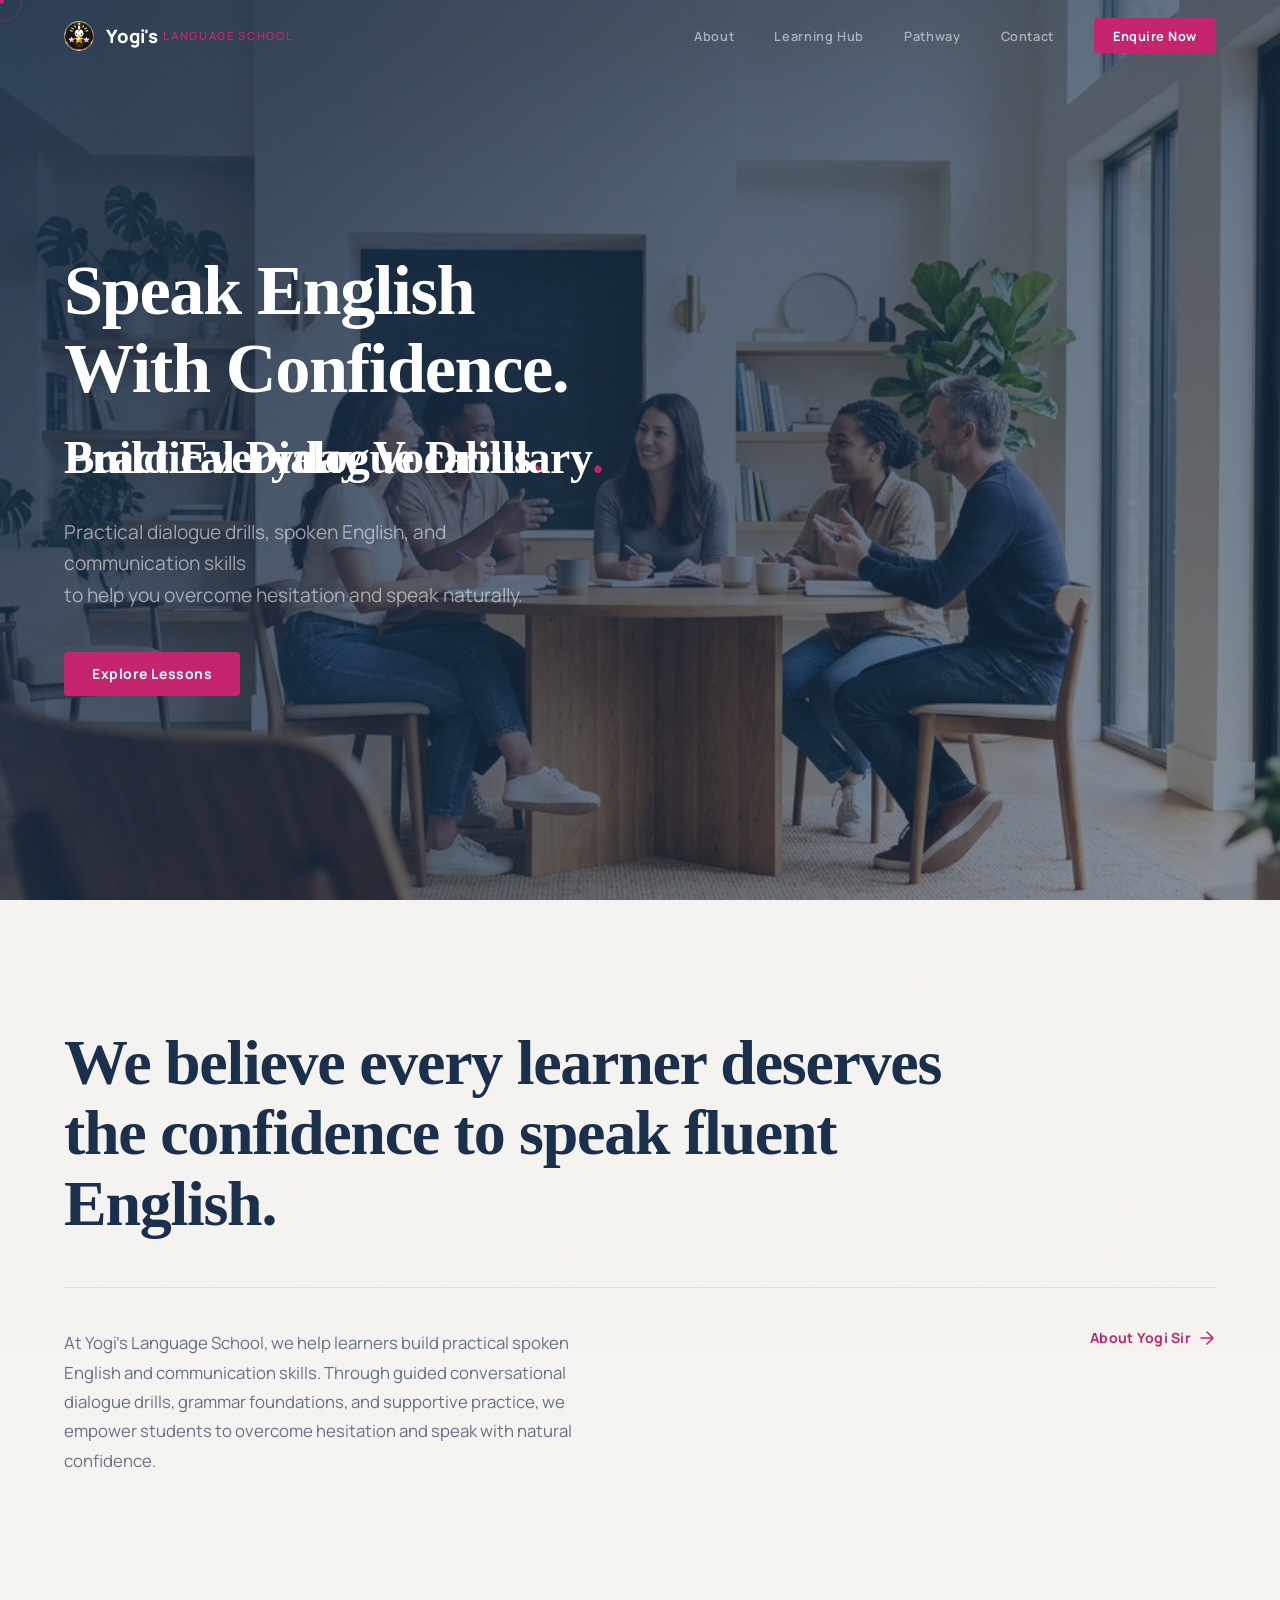
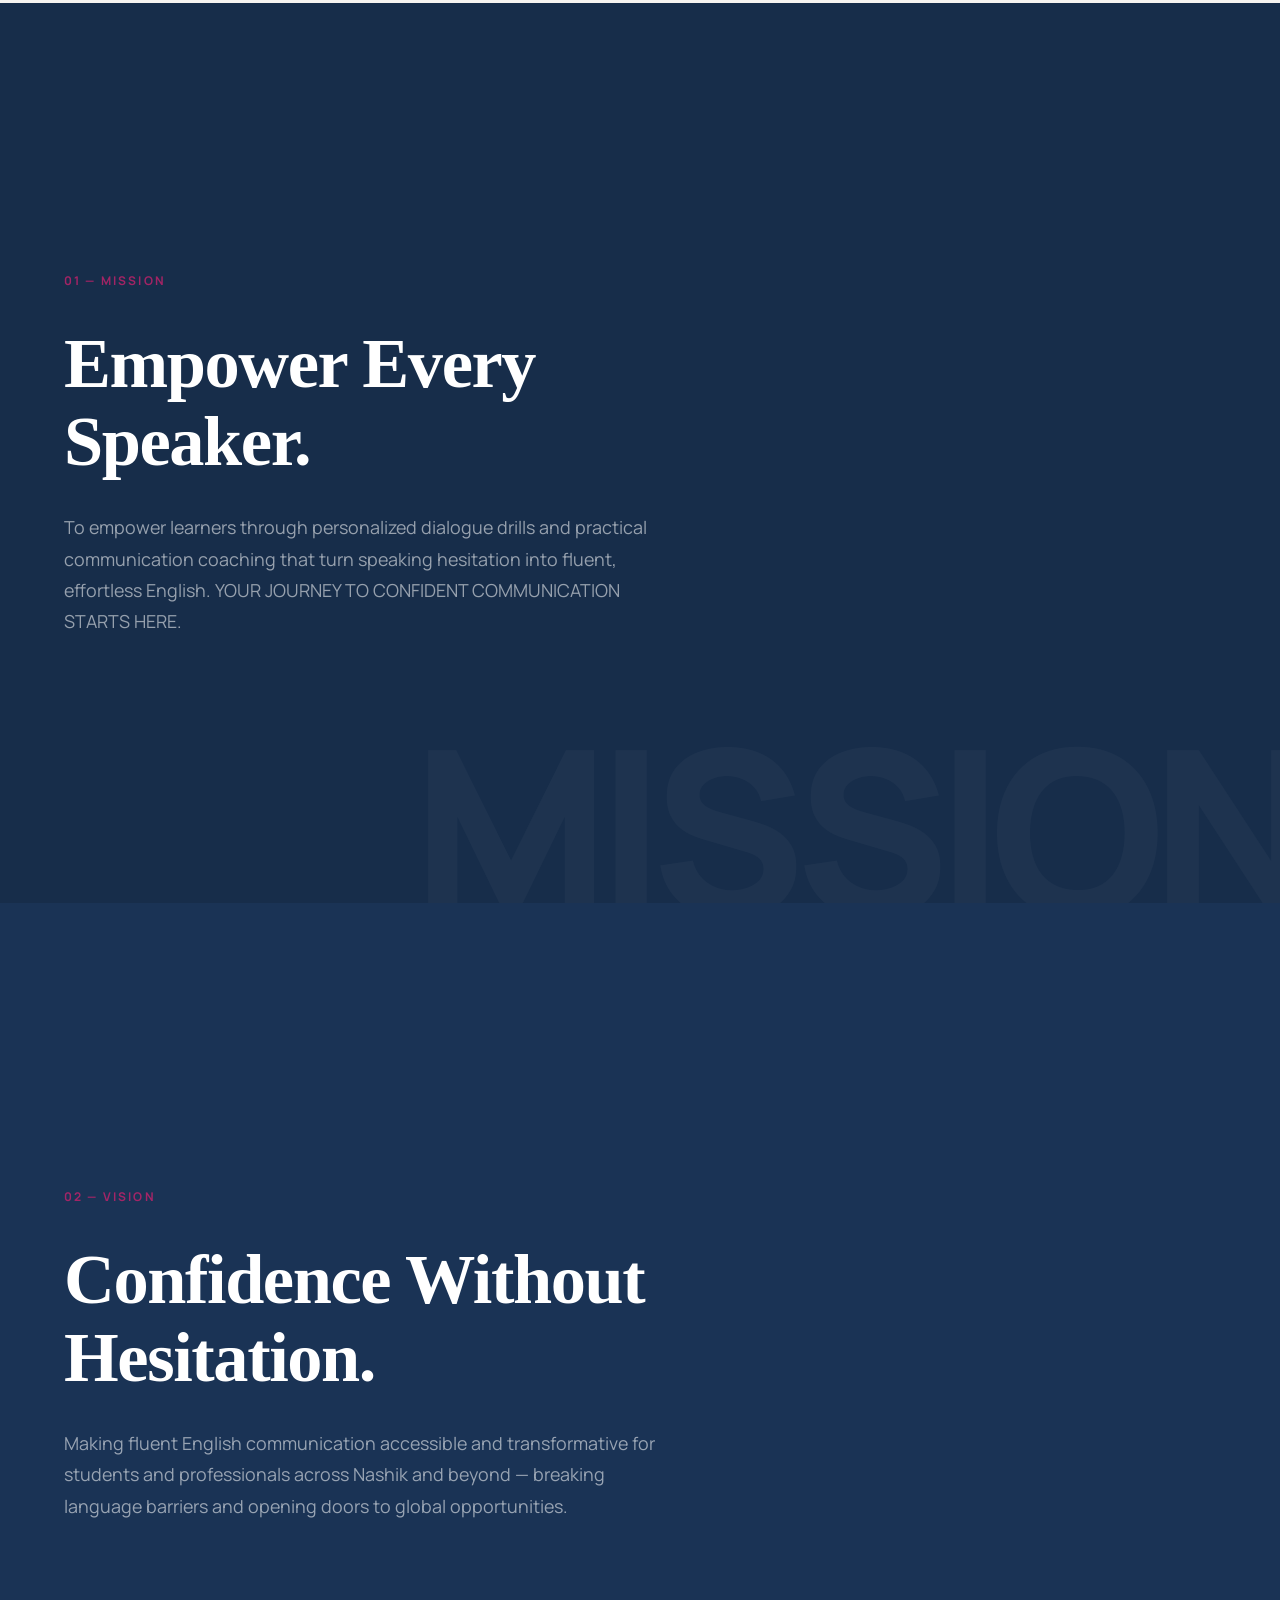
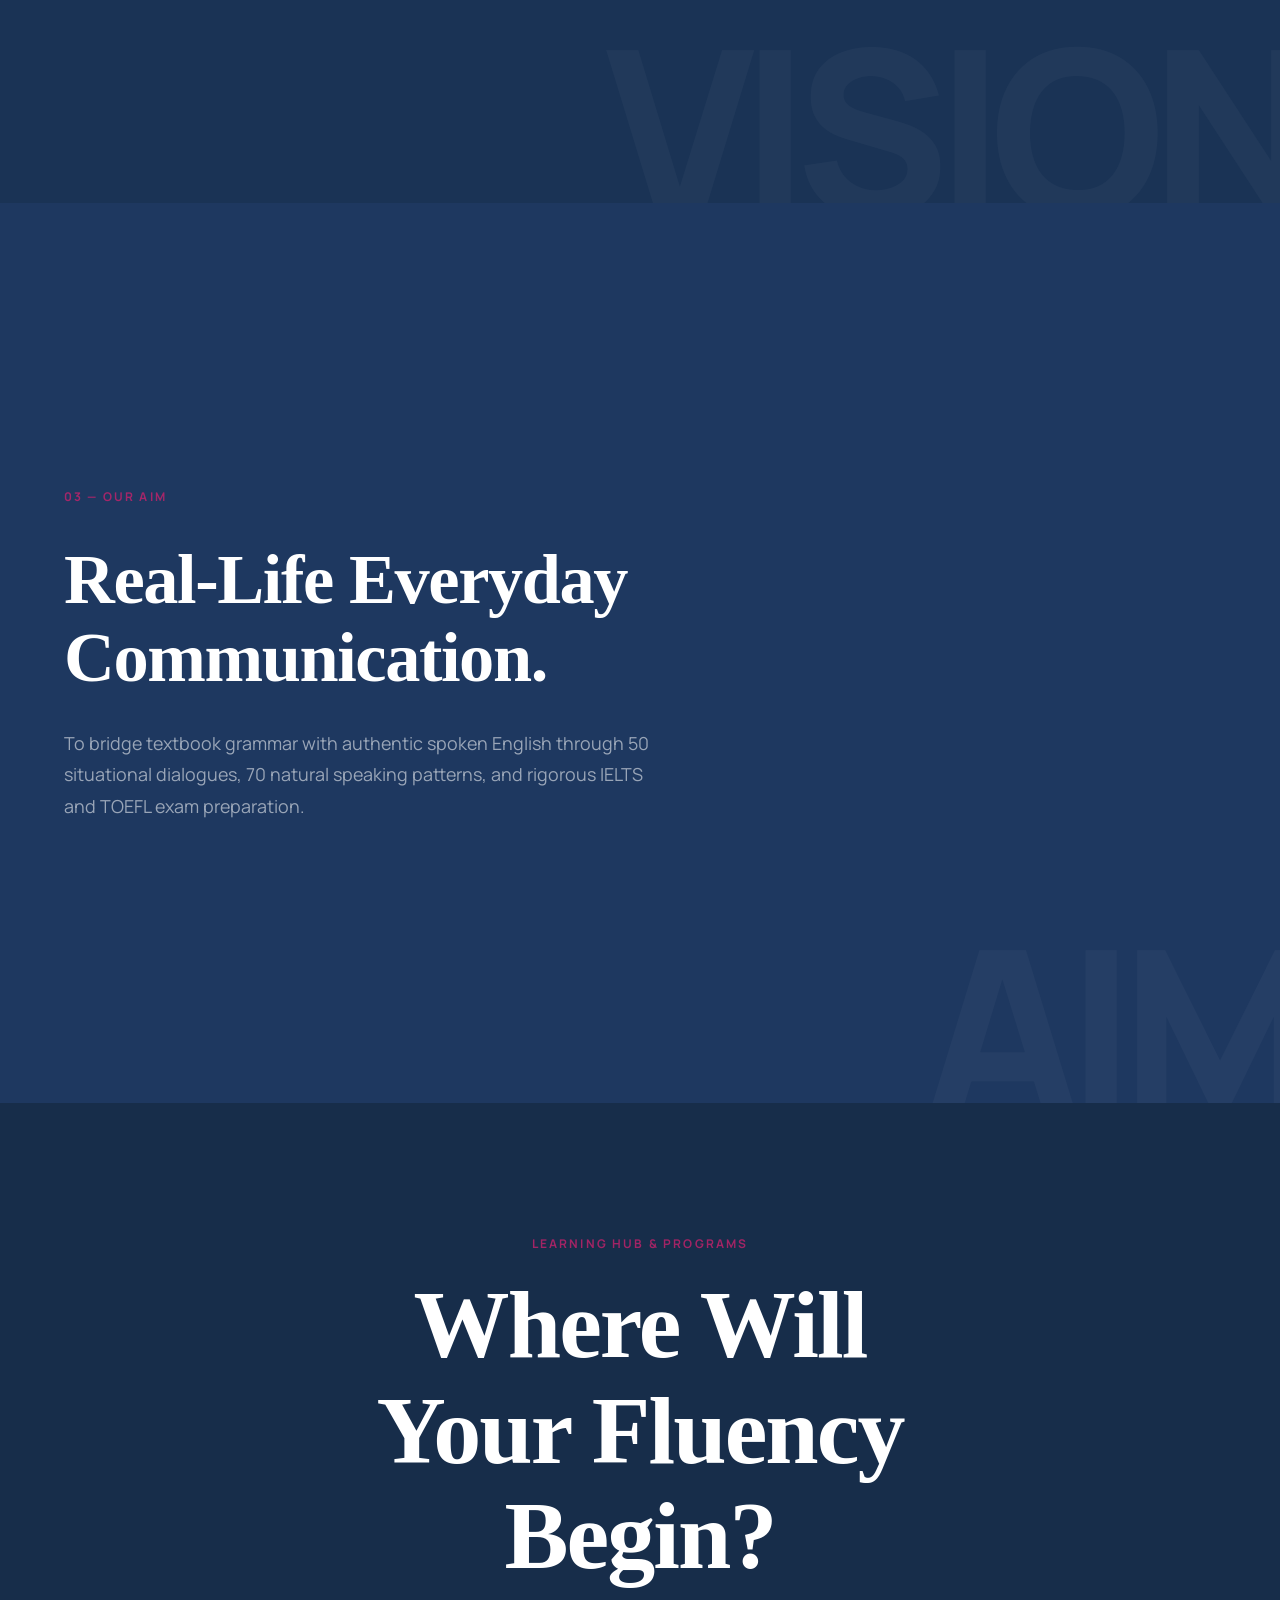
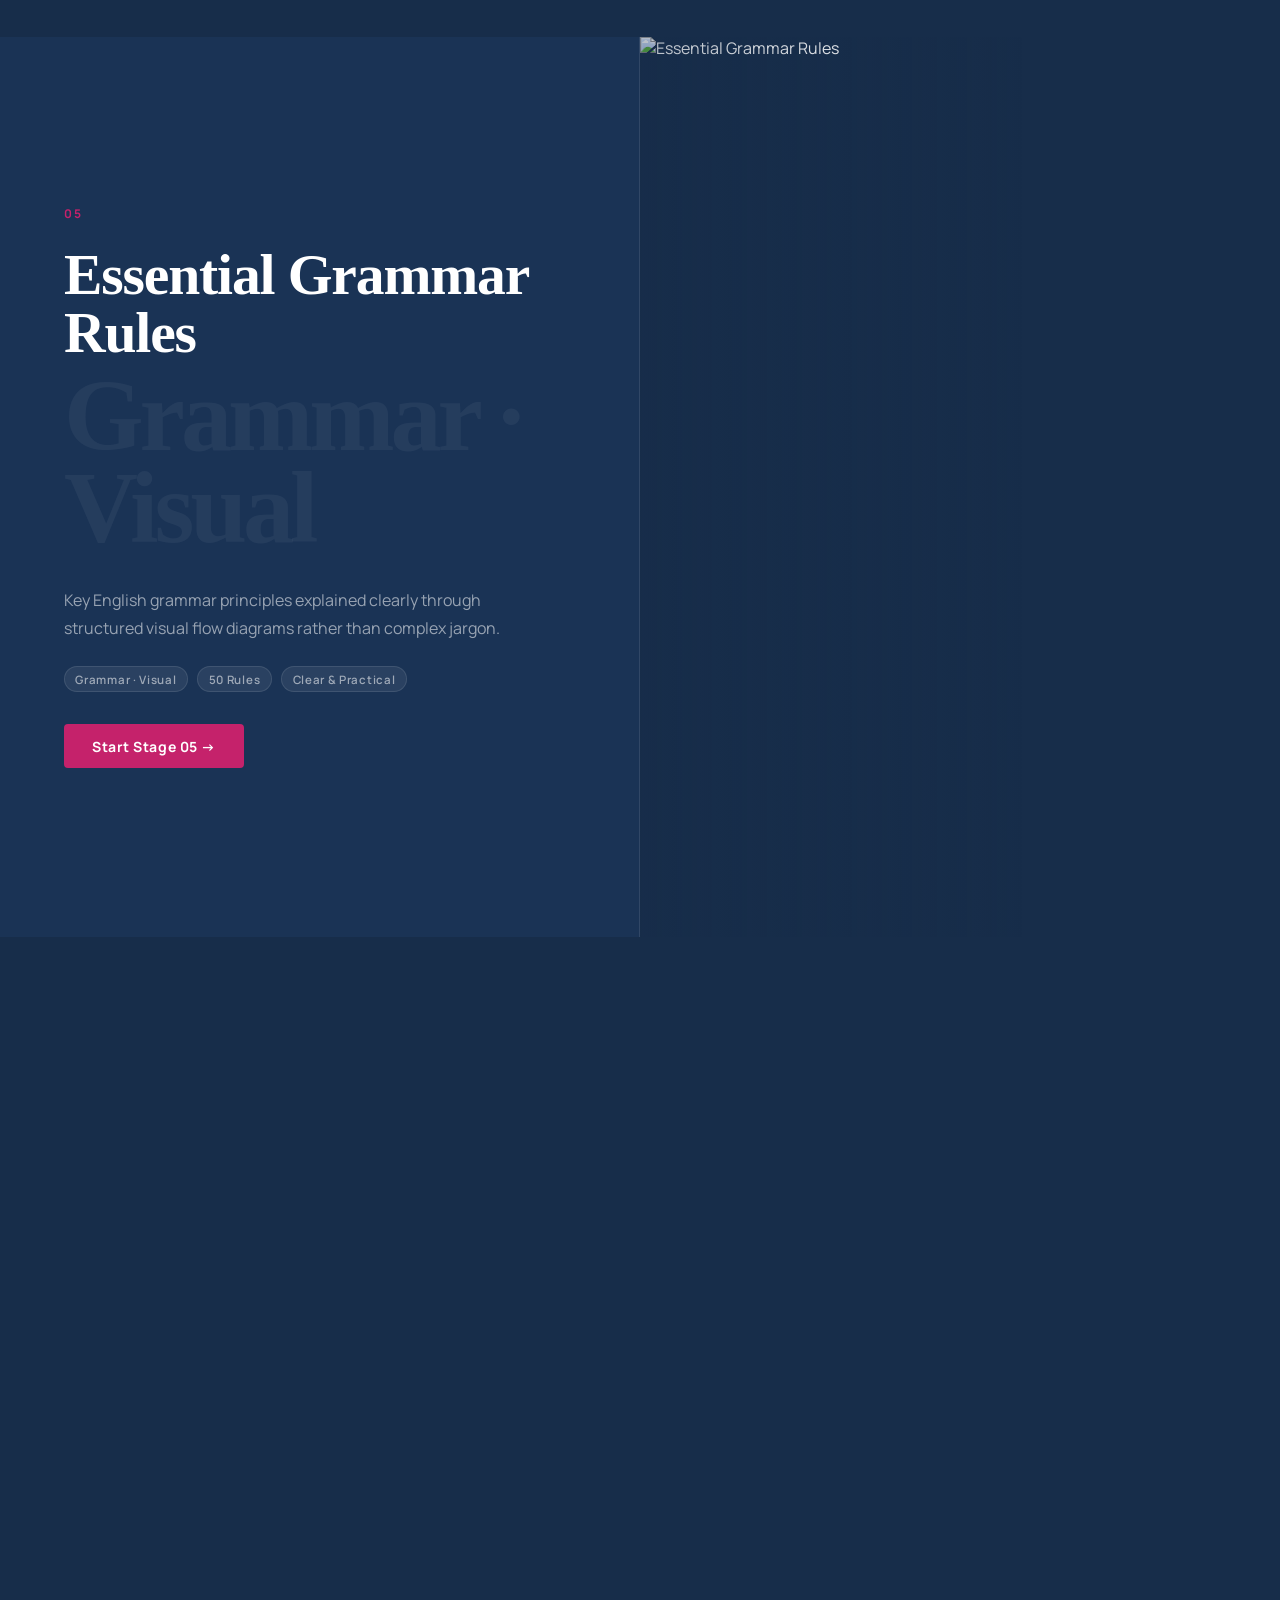
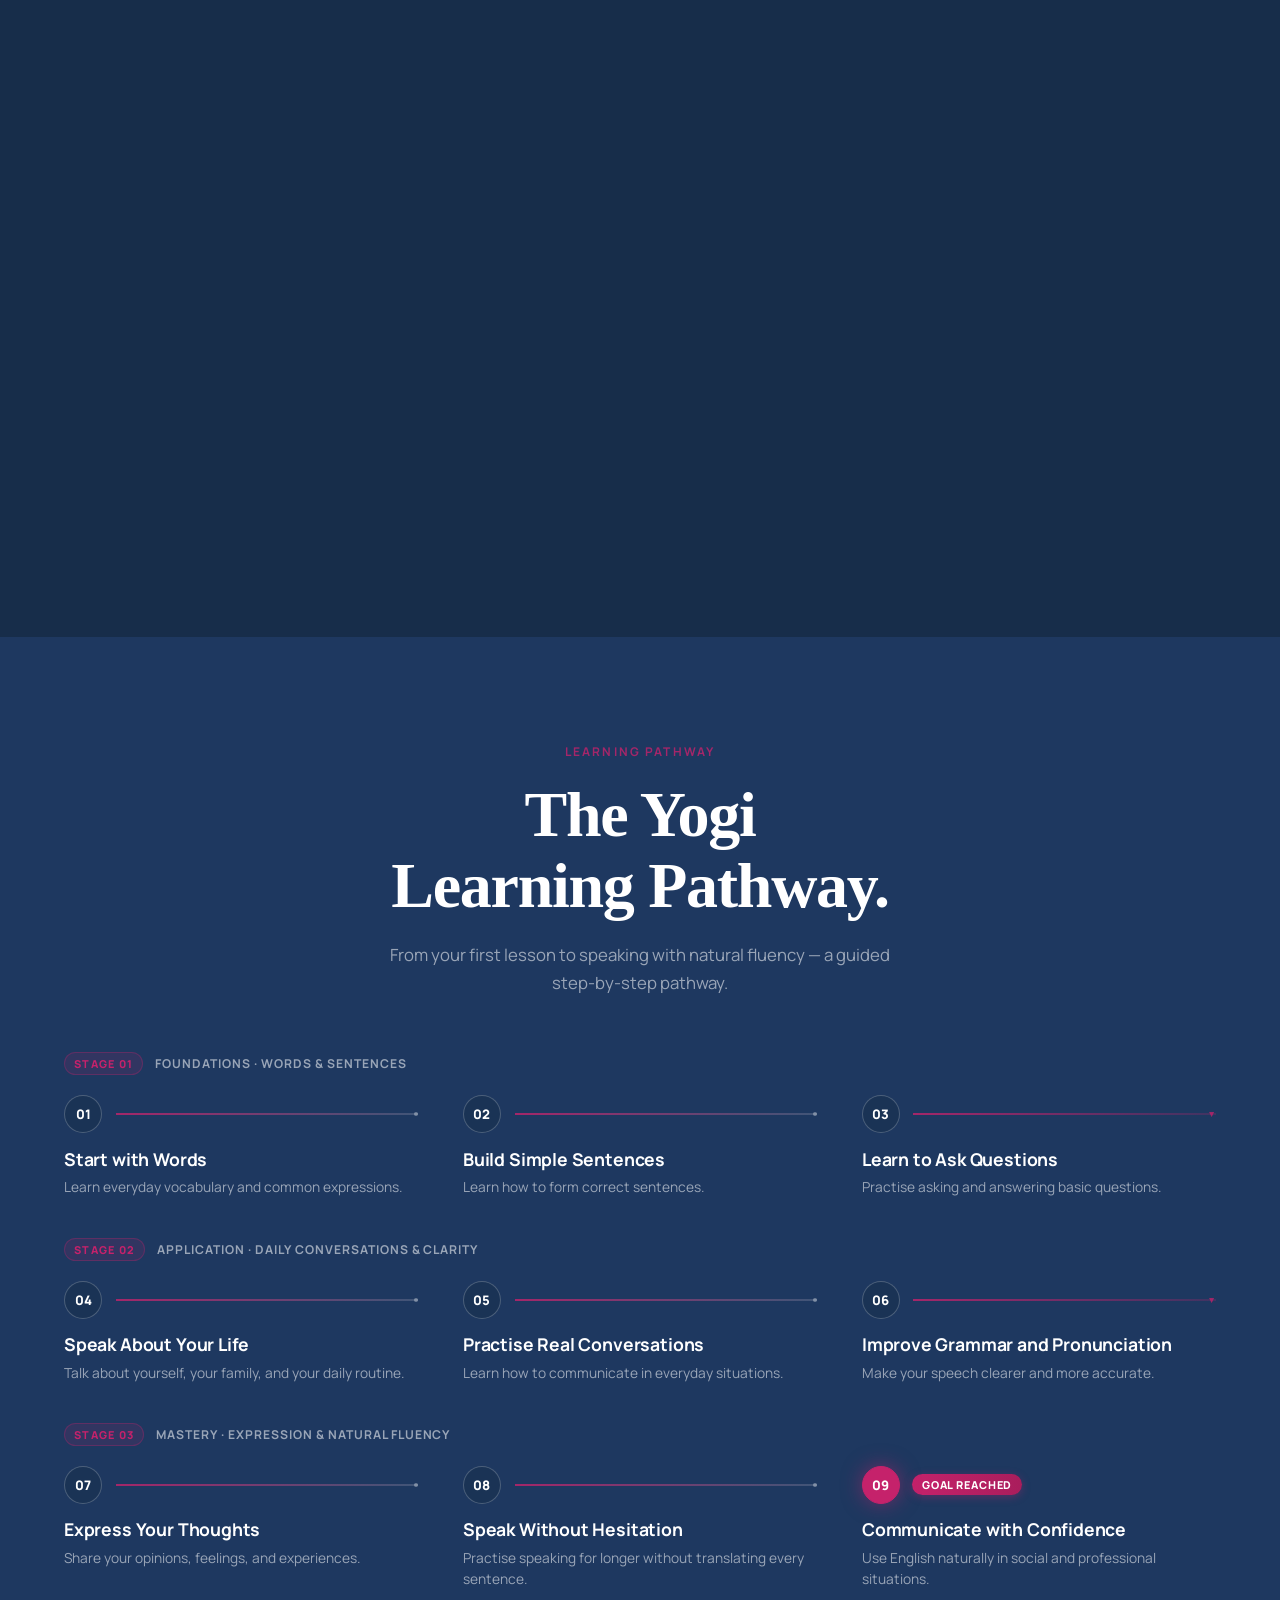
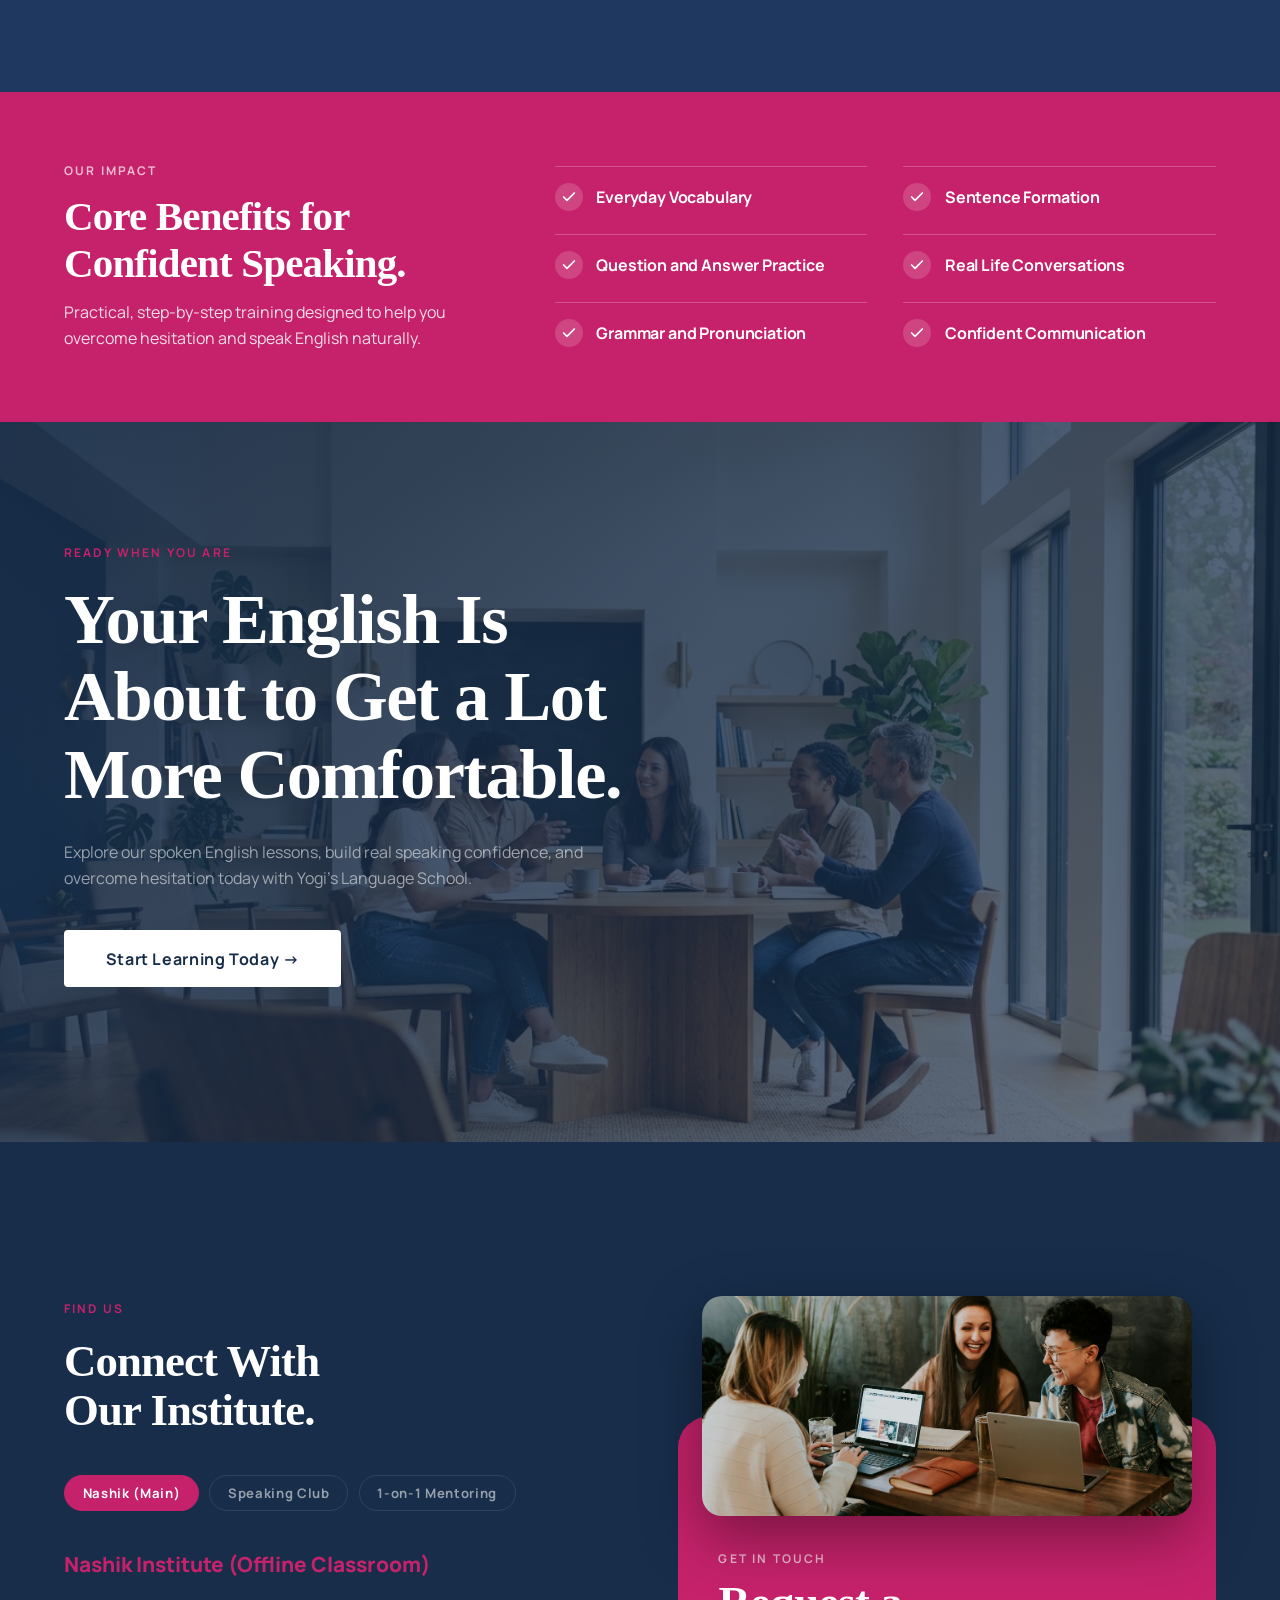
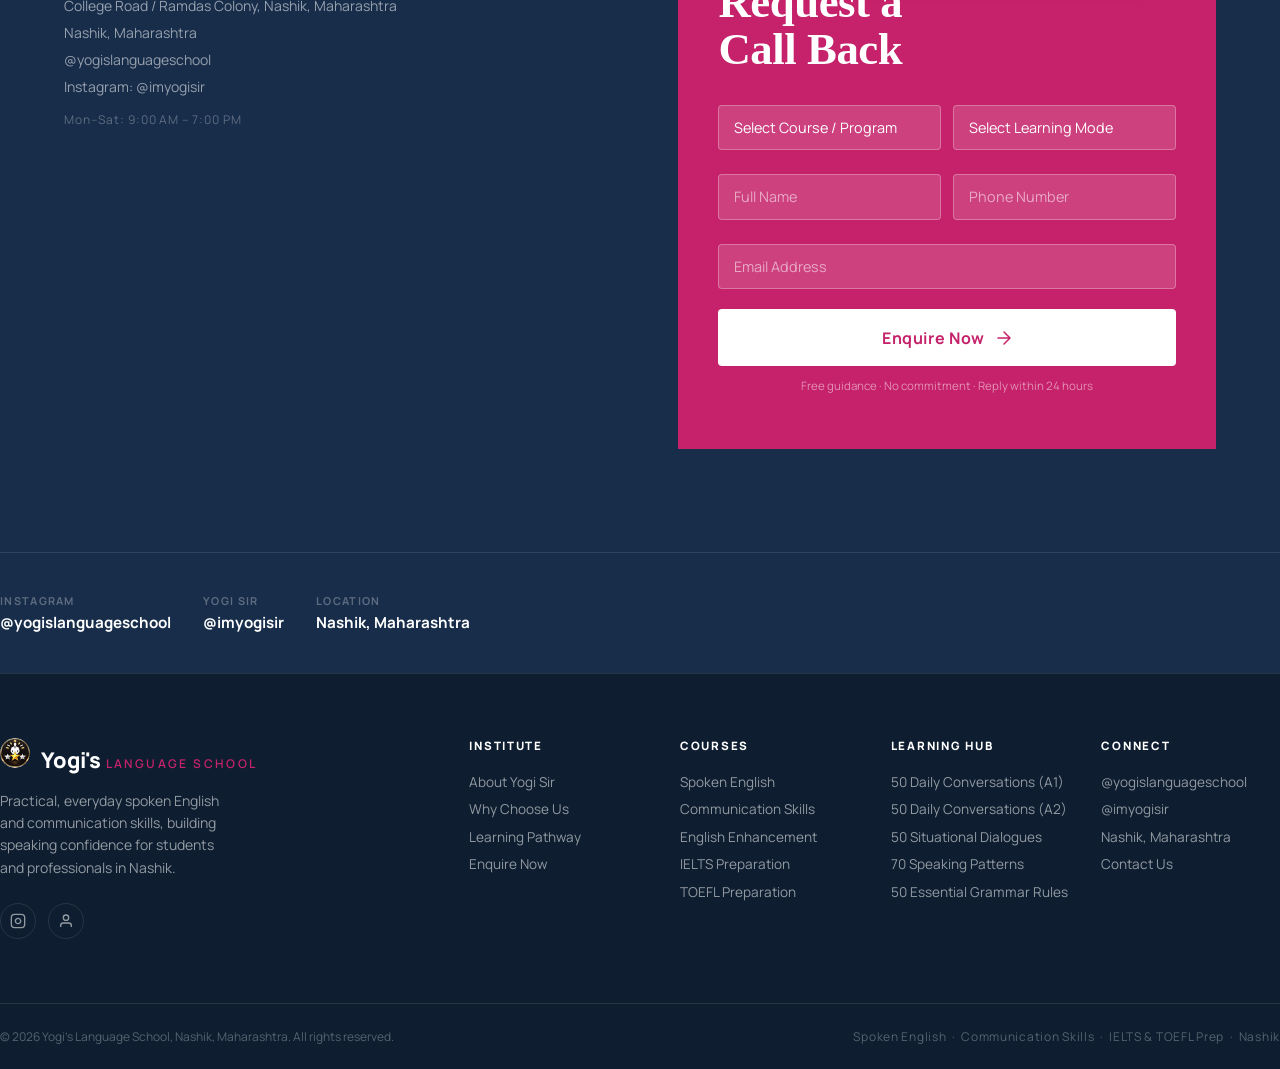
==== commit 491b8556: "mobile updates" ====
--- a/index.html
+++ b/index.html
@@ -86,7 +86,7 @@
     <a href="#journey"      class="m-menu__link">Pathway</a>
     <a href="about.html#why-choose-us" class="m-menu__link">Why Us</a>
     <a href="#contact"      class="m-menu__link">Contact</a>
-    <a href="#contact"      class="m-menu__cta">Start Learning Today →</a>
+    <a href="#contact"      class="m-menu__cta">Enquire Now</a>
   </div>
 
   <!-- ╔═══════════════════════════════════════╗
@@ -398,7 +398,7 @@
         <p class="impact__sub">Practical, step-by-step training designed to help you overcome hesitation and speak English naturally.</p>
       </div>
       <div class="impact__grid">
-        <div class="impact__point fade-up">
+        <div class="impact__point">
           <div class="impact__point-content">
             <span class="impact__point-icon" aria-hidden="true">
               <svg width="16" height="16" viewBox="0 0 24 24" fill="none" stroke="currentColor" stroke-width="2.5" stroke-linecap="round" stroke-linejoin="round">
@@ -409,7 +409,7 @@
           </div>
         </div>
 
-        <div class="impact__point fade-up">
+        <div class="impact__point">
           <div class="impact__point-content">
             <span class="impact__point-icon" aria-hidden="true">
               <svg width="16" height="16" viewBox="0 0 24 24" fill="none" stroke="currentColor" stroke-width="2.5" stroke-linecap="round" stroke-linejoin="round">
@@ -420,7 +420,7 @@
           </div>
         </div>
 
-        <div class="impact__point fade-up">
+        <div class="impact__point">
           <div class="impact__point-content">
             <span class="impact__point-icon" aria-hidden="true">
               <svg width="16" height="16" viewBox="0 0 24 24" fill="none" stroke="currentColor" stroke-width="2.5" stroke-linecap="round" stroke-linejoin="round">
@@ -431,7 +431,7 @@
           </div>
         </div>
 
-        <div class="impact__point fade-up">
+        <div class="impact__point">
           <div class="impact__point-content">
             <span class="impact__point-icon" aria-hidden="true">
               <svg width="16" height="16" viewBox="0 0 24 24" fill="none" stroke="currentColor" stroke-width="2.5" stroke-linecap="round" stroke-linejoin="round">
@@ -442,7 +442,7 @@
           </div>
         </div>
 
-        <div class="impact__point fade-up">
+        <div class="impact__point">
           <div class="impact__point-content">
             <span class="impact__point-icon" aria-hidden="true">
               <svg width="16" height="16" viewBox="0 0 24 24" fill="none" stroke="currentColor" stroke-width="2.5" stroke-linecap="round" stroke-linejoin="round">
@@ -453,7 +453,7 @@
           </div>
         </div>
 
-        <div class="impact__point fade-up">
+        <div class="impact__point">
           <div class="impact__point-content">
             <span class="impact__point-icon" aria-hidden="true">
               <svg width="16" height="16" viewBox="0 0 24 24" fill="none" stroke="currentColor" stroke-width="2.5" stroke-linecap="round" stroke-linejoin="round">
--- a/styles.css
+++ b/styles.css
@@ -351,7 +351,10 @@
   flex-direction: column;
   justify-content: center;
   align-items: center;
-  gap: 1.5rem;
+  gap: 1.35rem;
+  padding: calc(var(--nav-h) + 1rem) 1.5rem 2rem;
+  overflow-y: auto;
+  -webkit-overflow-scrolling: touch;
   opacity: 0;
   pointer-events: none;
   transform: translateY(-20px);
@@ -359,20 +362,42 @@
 }
 .m-menu.open { opacity: 1; pointer-events: auto; transform: none; }
 .m-menu__link {
-  font-size: 1.5rem;
-  font-weight: 700;
-  color: var(--t-muted);
-  transition: color 0.2s;
-}
-.m-menu__link:hover { color: var(--t-light); }
+  font-size: clamp(1.25rem, 5vw, 1.5rem);
+  font-weight: 700;
+  color: var(--t-muted);
+  transition: color 0.2s, transform 0.2s;
+  padding: 0.25rem 0.75rem;
+}
+.m-menu__link:hover,
+.m-menu__link:active {
+  color: var(--t-light);
+  transform: scale(1.04);
+}
 .m-menu__cta {
-  margin-top: 1rem;
-  padding: 0.9em 2.5em;
+  margin-top: 0.75rem;
+  display: inline-flex;
+  align-items: center;
+  justify-content: center;
+  min-height: 48px;
+  min-width: 200px;
+  padding: 0.85em 2.4em;
   background: var(--pink);
   color: var(--white);
   font-size: 1rem;
   font-weight: 700;
+  letter-spacing: 0.03em;
   border-radius: var(--r);
+  box-shadow: 0 8px 24px rgba(197, 34, 107, 0.35);
+  transition: background 0.2s, transform 0.2s, box-shadow 0.2s;
+  text-align: center;
+}
+.m-menu__cta:hover {
+  background: var(--pink-h);
+  transform: translateY(-2px);
+  box-shadow: 0 10px 28px rgba(197, 34, 107, 0.45);
+}
+.m-menu__cta:active {
+  transform: scale(0.98);
 }
 
 /* ══════════════════════════════════════════
@@ -1299,7 +1324,7 @@
 }
 
 /* Pathway Responsive Rules */
-@media (max-width: 991px) {
+@media (max-width: 991px) and (min-width: 641px) {
   .pathway__grid {
     grid-template-columns: repeat(2, 1fr);
     gap: 1.75rem;
@@ -1311,45 +1336,117 @@
 
 @media (max-width: 640px) {
   .pathway {
-    gap: 1.75rem;
+    gap: 2rem;
     position: relative;
-    padding-left: 1.25rem;
+    padding-left: 0;
   }
   .pathway::before {
+    display: none;
+  }
+  .pathway__stage {
+    position: relative;
+  }
+  /* Vertical dashed connection between stages */
+  .pathway__stage:not(:last-child)::after {
     content: '';
     position: absolute;
-    left: 28px;
-    top: 45px;
-    bottom: 25px;
+    left: 17px;
+    bottom: -2rem;
+    height: 2rem;
     width: 2px;
-    background: linear-gradient(180deg, var(--pink) 0%, rgba(197, 34, 107, 0.4) 60%, rgba(255, 255, 255, 0.15) 100%);
+    background: repeating-linear-gradient(
+      180deg,
+      rgba(197, 34, 107, 0.6) 0,
+      rgba(197, 34, 107, 0.6) 4px,
+      transparent 4px,
+      transparent 8px
+    );
+    transform: translateX(-50%);
     z-index: 1;
+  }
+  .pathway__stage-head {
+    display: flex;
+    align-items: center;
+    gap: 0.65rem;
+    margin-bottom: 1.15rem;
+    padding-left: 0;
+  }
+  .pathway__stage-tag {
+    font-size: 0.68rem;
+    padding: 2px 8px;
+  }
+  .pathway__stage-title {
+    font-size: 0.75rem;
+    line-height: 1.3;
   }
   .pathway__grid {
     grid-template-columns: 1fr;
-    gap: 1.4rem;
+    gap: 1.25rem;
+    position: relative;
   }
   .j-step {
     flex-direction: row;
     align-items: flex-start;
     gap: 1rem;
+    position: relative;
+  }
+  /* Vertical connecting line between consecutive steps within a stage */
+  .j-step:not(:last-child)::after {
+    content: '';
+    position: absolute;
+    left: 17px;
+    top: 34px;
+    bottom: -1.25rem;
+    width: 2px;
+    background: linear-gradient(180deg, var(--pink) 0%, rgba(197, 34, 107, 0.45) 100%);
+    transform: translateX(-50%);
+    z-index: 1;
   }
   .j-step__track {
     margin-bottom: 0;
-    margin-top: 2px;
+    margin-top: 1px;
+    position: relative;
+    z-index: 2;
+    display: flex;
+    align-items: center;
+    justify-content: center;
+    width: 34px;
+    min-width: 34px;
   }
   .j-step__node {
     width: 34px;
     height: 34px;
     min-width: 34px;
     font-size: 0.78rem;
-  }
-  .j-step__line, .j-step__connector-turn, .j-step__goal-badge {
+    position: relative;
+    z-index: 2;
+    background: var(--navy-2);
+    box-shadow: 0 0 0 4px var(--navy);
+  }
+  .j-step__line, .j-step__connector-turn {
     display: none;
   }
-  .pathway__stage-head {
-    margin-bottom: 1rem;
-    margin-left: 0.5rem;
+  .j-step__goal-badge {
+    display: inline-block;
+    margin-top: 0.35rem;
+    font-size: 0.65rem;
+    font-weight: 700;
+    letter-spacing: 0.08em;
+    text-transform: uppercase;
+    color: var(--pink);
+    background: rgba(197, 34, 107, 0.15);
+    border: 1px solid rgba(197, 34, 107, 0.35);
+    padding: 2px 7px;
+    border-radius: 4px;
+  }
+  .j-step__title {
+    font-size: 1.05rem;
+    line-height: 1.3;
+    margin-bottom: 0.25rem;
+  }
+  .j-step__desc {
+    font-size: 0.84rem;
+    line-height: 1.5;
   }
 }
 
@@ -2157,13 +2254,19 @@
 }
 .fade-svc.revealed { opacity: 1; clip-path: inset(0 0% 0 0); }
 
+/* Clip reveal helper */
+.clip-reveal {
+  clip-path: inset(0% 0 0 0);
+  will-change: clip-path, opacity;
+}
+
 /* ══════════════════════════════════════════
    RESPONSIVE
    ══════════════════════════════════════════ */
 
 @media (max-width: 1100px) {
   .testprep__grid { grid-template-columns: repeat(3, 1fr); }
-    .team__grid     { grid-template-columns: repeat(3, 1fr); }
+  .team__grid     { grid-template-columns: repeat(3, 1fr); }
   .footer__cols   { grid-template-columns: repeat(2, 1fr); }
   .svc { grid-template-columns: 48px 1fr; }
   .svc__visual { display: none; }
@@ -2190,28 +2293,140 @@
   .hero__kpis { padding: 1rem 1.5rem; gap: 1.25rem; }
   .abroad__items { grid-template-columns: 1fr; gap: 2px; }
   .testprep__grid { grid-template-columns: repeat(2, 1fr); }
-  .impact__inner { grid-template-columns: 1fr; gap: 3rem; }
-    .why__inner     { grid-template-columns: 1fr; }
+  .why__inner     { grid-template-columns: 1fr; }
   .dest__showcase { display: none; }
   .dest__mobile   { display: block; }
   .team__grid     { grid-template-columns: repeat(2, 1fr); }
-  .footer__cols   { grid-template-columns: 1fr 1fr; }
 
   .callback__media { left: 0; right: 0; border-radius: 0; height: 200px; }
   .callback__card  { border-radius: 0; padding-top: 220px; padding-left: 1.5rem; padding-right: 1.5rem; }
   .cform-row { grid-template-columns: 1fr; }
 
-  /* MVV: un-pin on mobile so panels scroll normally */
+  /* 04 MVV: Stacking sticky panels on mobile — compact & centered */
   .mvv__panel {
-    position: relative;
-    height: auto;
-    min-height: 100svh;
-    padding: 5rem 0;
+    position: sticky;
+    top: var(--nav-h, 60px);
+    height: calc(100svh - var(--nav-h, 60px));
+    min-height: 440px;
+    display: flex;
+    align-items: center;
+    padding: 2.25rem 0;
+    overflow: hidden;
+  }
+  .mvv__panel::before {
+    font-size: clamp(5rem, 16vw, 8rem);
+    right: 0;
+    bottom: -0.05em;
+  }
+  .mvv__h {
+    font-size: clamp(1.85rem, 7vw, 2.75rem);
+    line-height: 1.05;
+    margin: 0.75rem 0 1.25rem;
+  }
+  .mvv__p {
+    font-size: clamp(0.92rem, 3.6vw, 1.05rem);
+    line-height: 1.65;
+    max-width: 100%;
+  }
+
+  /* 10 IMPACT: Compact, natural height without excessive empty space */
+  .impact {
+    padding: 3rem 0 3.25rem;
+  }
+  .impact__inner {
+    grid-template-columns: 1fr;
+    gap: 1.75rem;
+  }
+  .impact__left {
+    max-width: 100%;
+  }
+  .impact__intro {
+    font-size: clamp(1.75rem, 6vw, 2.35rem);
+    line-height: 1.15;
+    margin-bottom: 0.65rem;
+  }
+  .impact__sub {
+    font-size: 0.95rem;
+    line-height: 1.55;
+  }
+  .impact__grid {
+    grid-template-columns: 1fr;
+    gap: 0.75rem;
+  }
+  .impact__point {
+    padding-top: 0.7rem;
+    padding-bottom: 0.7rem;
+    border-top: 1px solid rgba(255, 255, 255, 0.22);
+  }
+  .impact__point-text {
+    font-size: 0.95rem;
+  }
+
+  /* 18 FOOTER: Fully centered on mobile */
+  .footer__top {
+    grid-template-columns: 1fr;
+    text-align: center;
+    padding: 3.25rem 0 2.25rem;
+    gap: 2.25rem;
+  }
+  .footer__brand {
+    display: flex;
+    flex-direction: column;
+    align-items: center;
+    text-align: center;
+  }
+  .footer__logo {
+    justify-content: center;
+    margin-bottom: 0.75rem;
+  }
+  .footer__brand p {
+    max-width: 340px;
+    margin: 0 auto 1.25rem;
+    text-align: center;
+    font-size: 0.88rem;
+    line-height: 1.6;
+  }
+  .footer__social {
+    justify-content: center;
+    gap: 0.85rem;
+  }
+  .footer__cols {
+    grid-template-columns: 1fr;
+    gap: 2rem;
+    text-align: center;
+  }
+  .footer__col {
+    display: flex;
+    flex-direction: column;
+    align-items: center;
+    text-align: center;
+  }
+  .footer__col h5 {
+    font-size: 0.75rem;
+    letter-spacing: 0.15em;
+    margin-bottom: 0.85rem;
+    text-align: center;
+  }
+  .footer__col a {
+    text-align: center;
+    font-size: 0.88rem;
+    padding: 0.25rem 0;
+    margin-bottom: 0.35rem;
+  }
+  .footer__btm {
+    flex-direction: column;
+    text-align: center;
+    justify-content: center;
+    align-items: center;
+    gap: 0.6rem;
+    padding: 1.5rem 0;
+  }
+  .footer__btm p {
+    text-align: center;
   }
 }
 
 @media (max-width: 560px) {
-  .impact__grid { grid-template-columns: 1fr; gap: 1.1rem; }
   .hero__h { font-size: clamp(2.25rem, 9.5vw, 3.25rem); line-height: 1.08; }
   .hero__rotator {
     margin-bottom: 1.15rem;
@@ -2224,9 +2439,17 @@
   .hero__kpi strong { font-size: 1.25rem; }
   .hero__kpi-sep { display: none; }
   .testprep__grid { grid-template-columns: 1fr; }
-    .team__grid     { grid-template-columns: 1fr; }
-  .footer__cols   { grid-template-columns: 1fr; }
-  .footer__btm    { flex-direction: column; gap: 0.5rem; }
+  .team__grid     { grid-template-columns: 1fr; }
+}
+
+@media (max-height: 520px) {
+  .mvv__panel {
+    position: relative;
+    top: auto;
+    height: auto;
+    min-height: auto;
+    padding: 3rem 0;
+  }
 }
 
 
@@ -2473,39 +2696,139 @@
 
 /* About Page Responsive */
 @media (max-width: 900px) {
+  .about-page {
+    padding-top: calc(var(--nav-h) + 1rem);
+  }
+  .about-hero {
+    padding: 2.5rem 0 3rem;
+  }
   .about-hero__grid {
     grid-template-columns: 1fr;
-    gap: 3.5rem;
+    gap: 2.25rem;
   }
   .about-hero__visuals {
-    max-width: 480px;
-    margin: 0 auto;
+    width: 100%;
+    max-width: 320px;
+    margin: 0 auto 1rem;
+    position: relative;
+    aspect-ratio: 4 / 4.5;
+  }
+  .about-hero__img-main {
+    position: absolute;
+    top: 0;
+    left: 0;
+    width: 82%;
+    aspect-ratio: 3/4;
+    border-radius: var(--rl);
+    overflow: hidden;
+    box-shadow: 0 16px 40px rgba(0, 0, 0, 0.45);
+  }
+  .about-hero__img-main img {
+    width: 100%;
+    height: 100%;
+    object-fit: cover;
+    object-position: top center;
+  }
+  .about-hero__img-sm {
+    position: absolute;
+    bottom: 0;
+    right: 0;
+    width: 48%;
+    aspect-ratio: 4/3;
+    border-radius: var(--rl);
+    border: 3px solid var(--navy);
+    overflow: hidden;
+    box-shadow: 0 12px 32px rgba(0, 0, 0, 0.4);
+  }
+  .about-hero__img-sm img {
+    width: 100%;
+    height: 100%;
+    object-fit: cover;
+  }
+  .about-hero__badge {
+    left: -0.5rem;
+    bottom: 18%;
+    padding: 0.75rem 1.1rem;
+  }
+  .about-hero__badge strong {
+    font-size: 1.5rem;
+  }
+  .about-hero__h {
+    font-size: clamp(1.85rem, 6vw, 2.35rem);
+    line-height: 1.12;
+    margin-bottom: 1rem;
+  }
+  .about-hero__p {
+    font-size: 0.95rem;
+    line-height: 1.6;
+    margin-bottom: 0.85rem;
+  }
+  .about-hero__tags {
+    gap: 0.45rem;
+    margin-top: 1.25rem;
+  }
+  .about-hero__tags span {
+    font-size: 0.7rem;
+    padding: 0.35rem 0.65rem;
   }
   .about-why {
-    padding: clamp(3.5rem, 6vw, 5rem) 0;
-  }
-  .about-why__grid {
-    grid-template-columns: repeat(2, 1fr);
-    gap: 1.85rem 1.5rem;
-  }
-}
-
-@media (max-width: 500px) {
-  .about-why {
-    padding: 3rem 0;
+    padding: 2.75rem 0;
   }
   .about-why__header {
-    margin-bottom: 2rem;
+    margin-bottom: 1.5rem;
+  }
+  .about-why__h {
+    font-size: clamp(1.85rem, 6vw, 2.35rem);
+    margin-bottom: 0.5rem;
+  }
+  .about-why__sub {
+    font-size: 0.92rem;
+    line-height: 1.5;
   }
   .about-why__grid {
     grid-template-columns: 1fr;
-    gap: 1.25rem;
+    gap: 1rem;
+  }
+  .about-why__item {
+    padding: 1.25rem;
+  }
+  .about-cta {
+    padding: 3rem 0;
+  }
+  .about-cta__h {
+    font-size: clamp(1.75rem, 6vw, 2.25rem);
+    margin-bottom: 0.75rem;
+  }
+  .about-cta__p {
+    font-size: 0.95rem;
+    line-height: 1.55;
+    margin-bottom: 1.5rem;
+  }
+}
+
+@media (max-width: 500px) {
+  .about-hero__visuals {
+    max-width: 280px;
+  }
+  .about-hero__badge {
+    left: -0.25rem;
+    bottom: 16%;
+    padding: 0.65rem 0.9rem;
+  }
+  .about-hero__badge strong {
+    font-size: 1.35rem;
+  }
+  .about-why {
+    padding: 2.5rem 0;
+  }
+  .about-why__header {
+    margin-bottom: 1.5rem;
+  }
+  .about-why__grid {
+    grid-template-columns: 1fr;
+    gap: 1rem;
   }
   .about-why__item {
     padding-top: 1.15rem;
   }
-  .about-hero__badge {
-    left: 0;
-    bottom: 20%;
-  }
-}
+}
